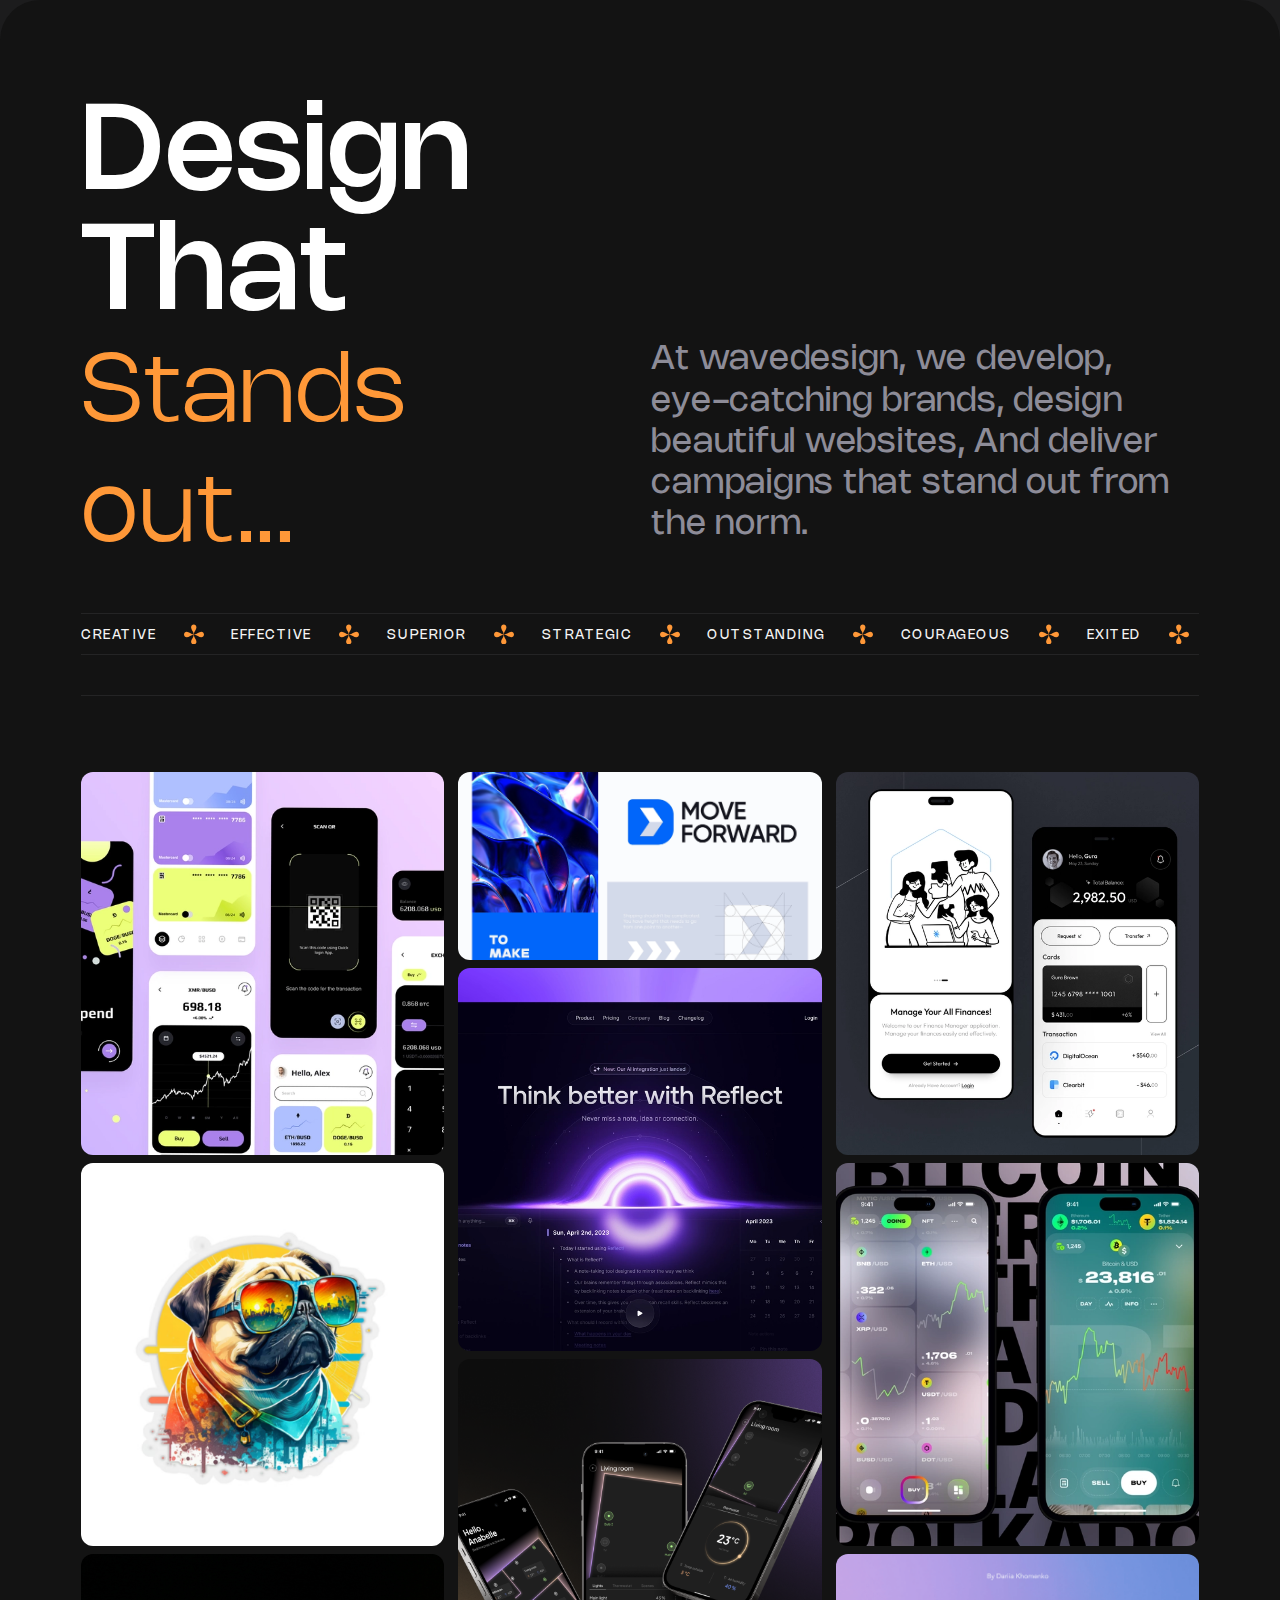
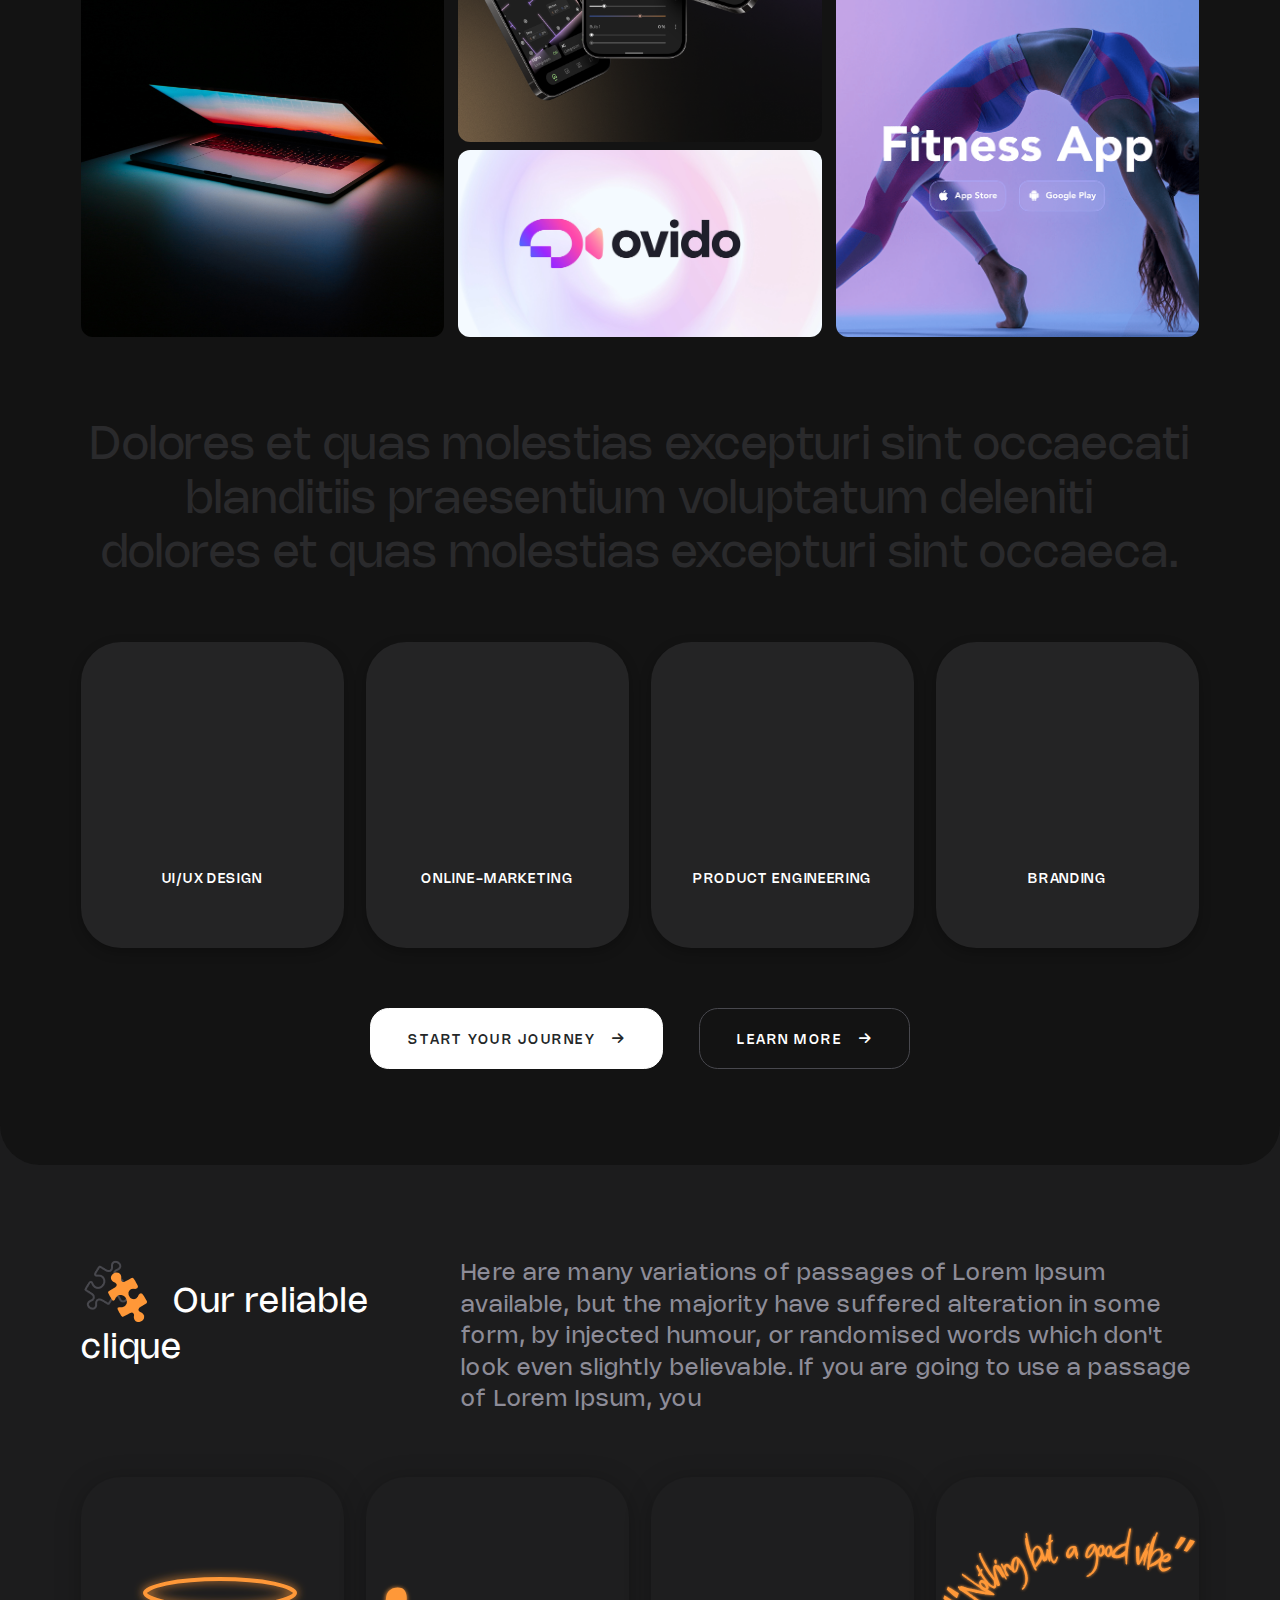
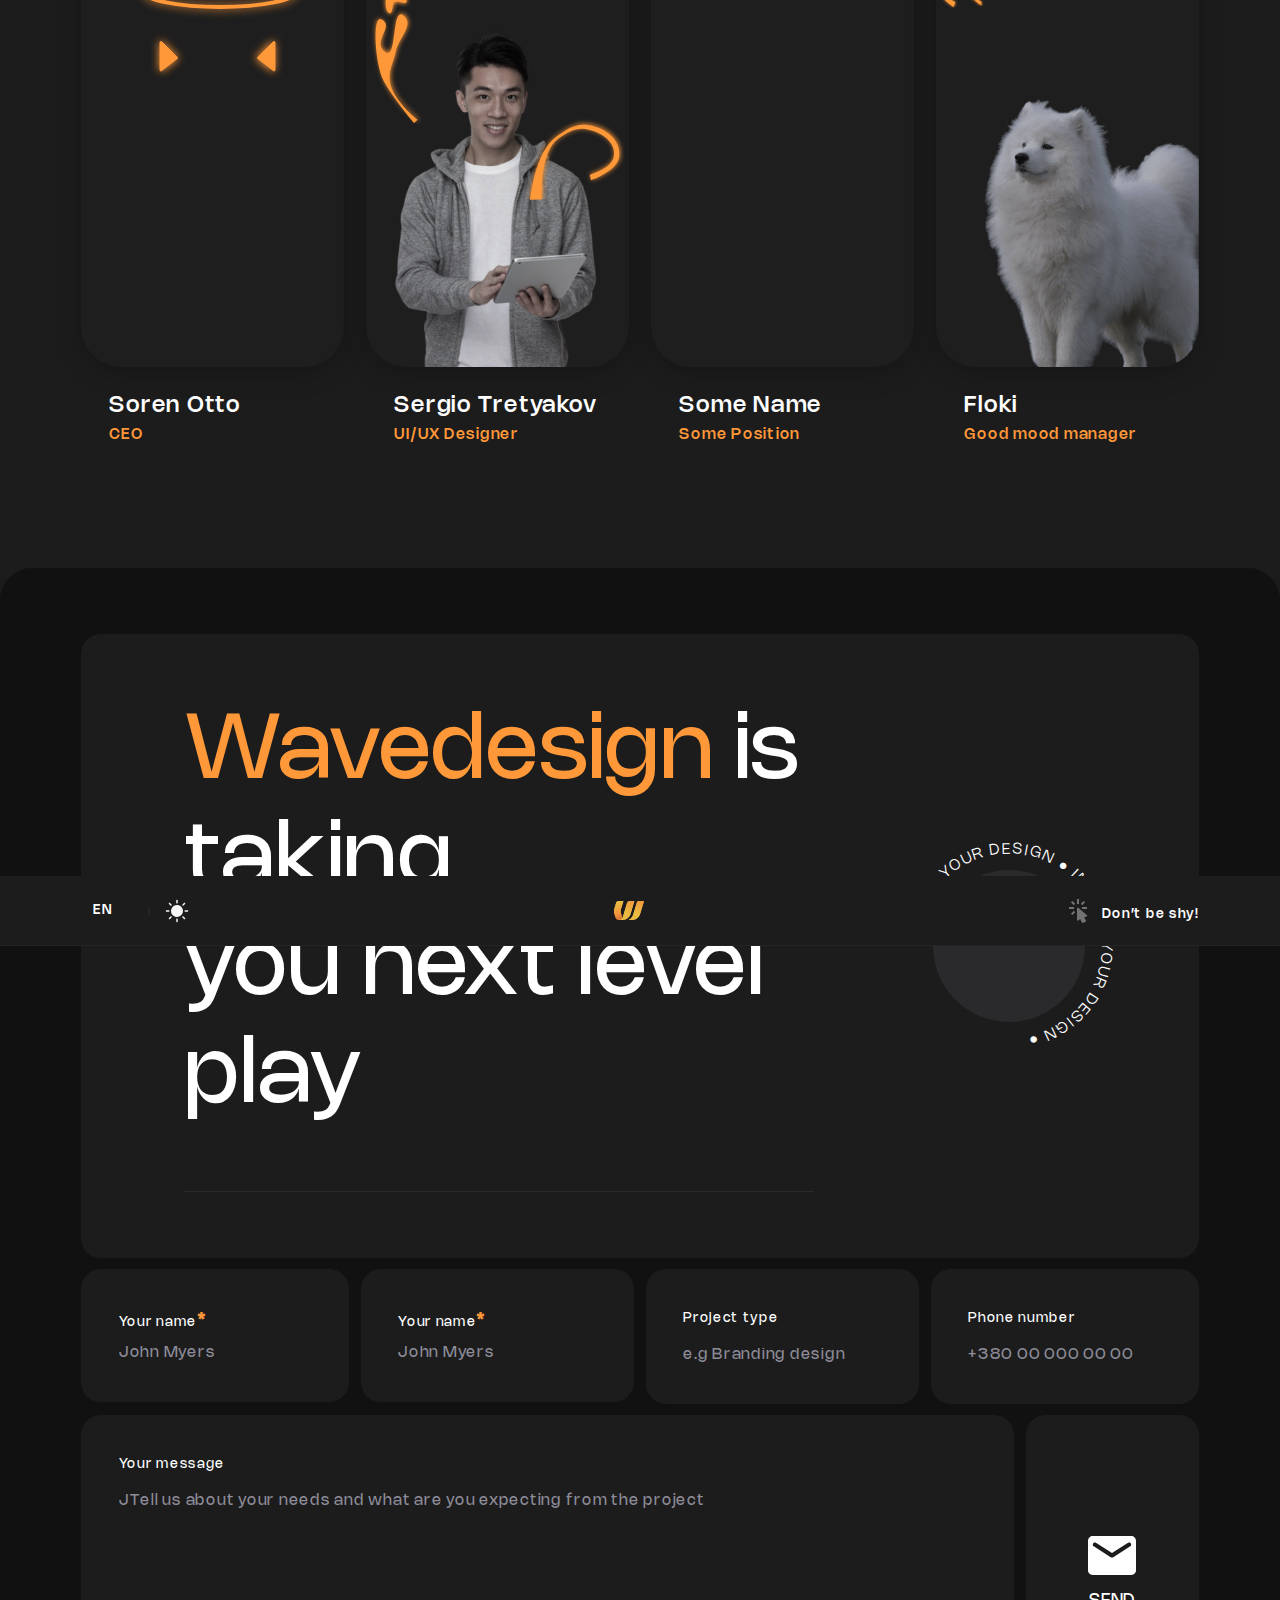
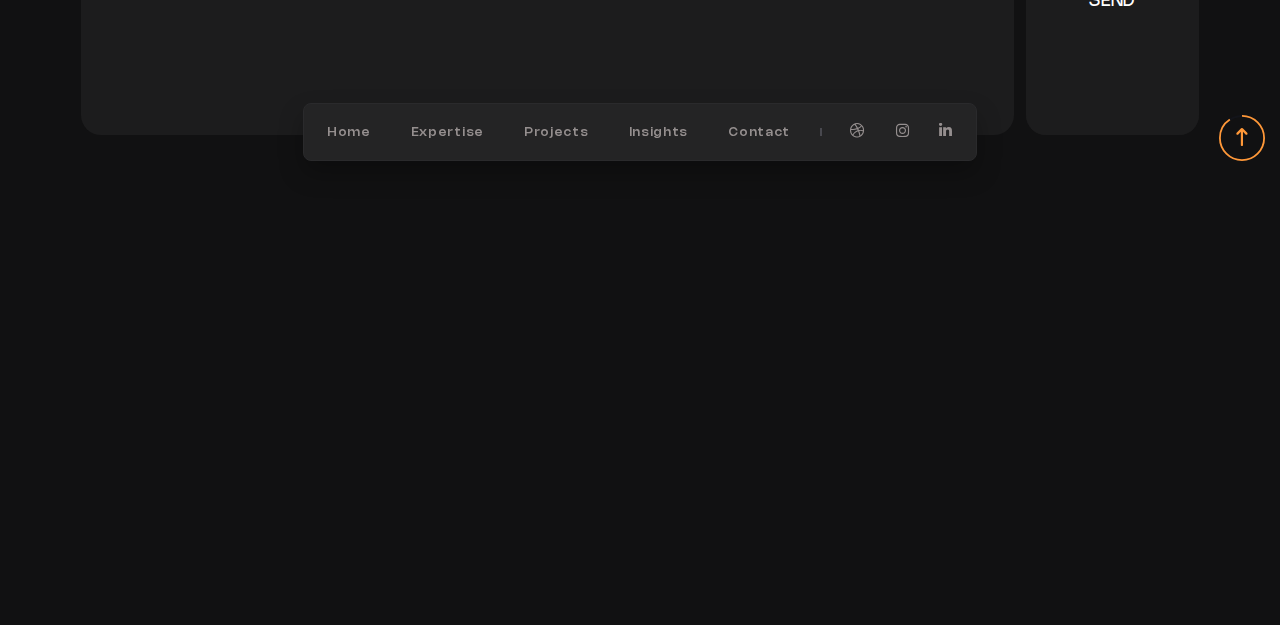
==== agency.html @ f297de4e "service-page" ====
<!DOCTYPE html>
<html lang="en">

<head>
    <meta charset="UTF-8">
    <meta http-equiv="X-UA-Compatible" content="IE=edge">
    <meta name="viewport" content="width=device-width, initial-scale=1.0">
    <link rel="shortcut icon" href="assets/img/favicon.ico" type="image/x-icon">
    <link rel="stylesheet" href="https://cdnjs.cloudflare.com/ajax/libs/font-awesome/6.2.1/css/all.min.css">
    <link rel="stylesheet"
        href="https://cdnjs.cloudflare.com/ajax/libs/OwlCarousel2/2.3.4/assets/owl.carousel.min.css" />
    <link href="https://cdnjs.cloudflare.com/ajax/libs/animate.css/3.7.2/animate.min.css" rel="stylesheet">
    <link href="https://cdn.jsdelivr.net/npm/bootstrap@5.0.2/dist/css/bootstrap.min.css" rel="stylesheet">
    <link rel="stylesheet" href="assets/css/style.min.css">
    <title>Agency | Wavedesign</title>
</head>

<body class="home">

    <!-- preloader area start -->
    <div id="pre-loader">
        <div class="pre-loader">
            <span></span>
            <span></span>
        </div>
    </div>
    <!-- preloader area end -->

    <!-- back to top start -->
    <div class="progress-wrap">
        <svg class="progress-circle svg-content" width="100%" height="100%" viewBox="-1 -1 102 102">
            <path d="M50,1 a49,49 0 0,1 0,98 a49,49 0 0,1 0,-98" />
        </svg>
    </div>
    <!-- back to top end -->

    <!--=============================================================================================
---------------------------- header Section --------------------------------------------
===================================================================================================-->
    <header class="header">
        <div class="container-fluid">
            <div class="header-top">
                <div class="header-lgTheme">
                    <div class="lauguage">
                        <select name="laug" id="laug">
                            <option value="en">EN</option>
                            <option value="de">DE</option>
                            <option value="en">EN</option>
                        </select>
                    </div>

                    <div class="header-theme">
                        <a href="javascript:;" class="themeChange">
                            <img src="assets/img/light.svg" alt="light" class="img-fluid dark">
                            <img src="assets/img/dark.svg" alt="light" class="img-fluid light">
                        </a>
                    </div>
                </div>

                <div class="header-logo">
                    <a href="index.html"><img src="assets/img/logo.svg" alt="W" class="img-fluid"></a>
                </div>

                <div class="header-shy">
                    <h6><img src="assets/img/click.svg" alt="click" class="img-fluid"> Don’t be shy!</h6>
                </div>
            </div>
        </div>
    </header>

    <!--=============================================================================================
---------------------------- Banner Section --------------------------------------------
===================================================================================================-->
    <section class="banner cstmBorder_top bg-blk">
        <div class="container-fluid">
            <div class="row align-items-end">
                <div class="col-lg-6">
                    <div class="banner-agency">
                        <h1>Design <br> That <small>Stands out...</small></h1>
                    </div>
                </div>

                <div class="col-lg-6">
                    <div class="banner-agency">
                        <h4>At wavedesign, we develop, eye-catching brands, design beautiful websites, And deliver
                            campaigns that stand out from the norm.</h4>
                    </div>
                </div>
            </div>
        </div>
    </section>

    <!--=============================================================================================
---------------------------- Agency Section --------------------------------------------
===================================================================================================-->
    <section class="agency bg-blk mb-0">
        <div class="container-fluid">
            <div class="row">
                <div class="col-md-12">
                    <div class="agency-slide">
                        <div class="border-xy">
                            <ul>
                                <li><a href="#">Creative</a></li>
                                <li><a href="#">Effective</a></li>
                                <li><a href="#">Superior</a></li>
                                <li><a href="#">Strategic</a></li>
                                <li><a href="#">Outstanding</a></li>
                                <li><a href="#">Courageous</a></li>
                                <li><a href="#">Exited</a></li>
                                <li><a href="#">Fabulous</a></li>
                                <li><a href="#">Extraordinary</a></li>
                                <li><a href="#">Magnificent</a></li>
                            </ul>
                        </div>
                    </div>
                </div>
            </div>
        </div>
    </section>

    <!--=============================================================================================
---------------------------- agencyPra Section --------------------------------------------
===================================================================================================-->
    <section class="agencyPra bg-blk mb-0">
        <div class="container-fluid">
            <div class="row row_custom">
                <div class="col-lg-4">
                    <div class="agencyPra-box">
                        <div class="img-style wow fadeInUp">
                            <img src="assets/img/agency/img1.png" alt="" class="img-fluid">
                        </div>

                        <div class="img-style wow fadeInUp">
                            <img src="assets/img/agency/img2.jpg" alt="" class="img-fluid">
                        </div>

                        <div class="img-style wow fadeInUp">
                            <img src="assets/img/agency/img3.jpg" alt="" class="img-fluid">
                        </div>
                    </div>
                </div>

                <div class="col-lg-4">
                    <div class="agencyPra-box">
                        <div class="img-style wow fadeInUp">
                            <img src="assets/img/agency/img4.png" alt="" class="img-fluid">
                        </div>

                        <div class="img-style wow fadeInUp">
                            <img src="assets/img/agency/img5.png" alt="" class="img-fluid">
                        </div>

                        <div class="img-style wow fadeInUp">
                            <img src="assets/img/agency/img6.png" alt="" class="img-fluid">
                        </div>

                        <div class="img-style wow fadeInUp">
                            <img src="assets/img/agency/img7.png" alt="" class="img-fluid">
                        </div>
                    </div>
                </div>

                <div class="col-lg-4">
                    <div class="agencyPra-box">
                        <div class="img-style wow fadeInUp">
                            <img src="assets/img/agency/img8.png" alt="" class="img-fluid">
                        </div>

                        <div class="img-style wow fadeInUp">
                            <img src="assets/img/agency/img9.png" alt="" class="img-fluid">
                        </div>

                        <div class="img-style wow fadeInUp">
                            <img src="assets/img/agency/img10.png" alt="" class="img-fluid">
                        </div>
                    </div>
                </div>
            </div>
        </div>
    </section>

    <!--=============================================================================================
---------------------------- aboutService Section --------------------------------------------
===================================================================================================-->
    <section class="agencyService cstmBorder_bottom bg-blk">
        <div class="container">
            <div class="row">
                <div class="col-md-12">
                    <div class="about-content">
                        <h3 class="wow fadeInUp">Dolores et quas molestias excepturi sint occaecati</h3>
                        <h3 class="wow fadeInUp">blanditiis praesentium voluptatum deleniti </h3>
                        <h3 class="wow fadeInUp">dolores et quas molestias excepturi sint occaeca.</h3>
                    </div>
                </div>
            </div>

            <div class="row">
                <div class="col-md-6 col-lg-3">
                    <div class="service wow fadeInUp">
                        <div class="service-box">
                            <div class="img-style">
                                <lottie-player class="lottie" src="assets/img/responsive.json" background="transparent"
                                    speed="1" loop></lottie-player>
                            </div>
                            <h6>ui/ux design</h6>
                        </div>
                    </div>
                </div>

                <div class="col-md-6 col-lg-3">
                    <div class="service wow fadeInUp">
                        <div class="service-box">
                            <div class="img-style">
                                <lottie-player class="lottie" src="assets/img/startup.json" background="transparent"
                                    speed="1" loop></lottie-player>
                            </div>
                            <h6>Online-Marketing</h6>
                        </div>
                    </div>
                </div>

                <div class="col-md-6 col-lg-3">
                    <div class="service wow fadeInUp">
                        <div class="service-box">
                            <div class="img-style">
                                <lottie-player class="lottie" src="assets/img/html.json" background="transparent"
                                    speed="1" loop></lottie-player>
                            </div>
                            <h6>Product Engineering</h6>
                        </div>
                    </div>
                </div>

                <div class="col-md-6 col-lg-3">
                    <div class="service wow fadeInUp">
                        <div class="service-box">
                            <div class="img-style">
                                <lottie-player class="lottie" src="assets/img/shooting-star.json"
                                    background="transparent" speed="1" loop></lottie-player>
                            </div>
                            <h6>Branding</h6>
                        </div>
                    </div>
                </div>
            </div>

            <div class="custom_btn text-center">
                <a href="#" class="btn-custom btn-bg wow fadeInUp">Start your Journey <i
                        class="fa-solid fa-arrow-right"></i></a>
                <a href="#" class="btn-custom wow fadeInUp">Learn More <i class="fa-solid fa-arrow-right"></i></a>
            </div>
        </div>
    </section>

    <!--=============================================================================================
---------------------------- agency2 Section --------------------------------------------
===================================================================================================-->
    <section class="agc2">
        <div class="container-fluid">
            <div class="row">
                <div class="col-lg-4">
                    <div class="heading wow fadeInUp">
                        <h4><img src="assets/img/heading3.png" alt="" class="img-fluid"> Our reliable clique</h4>
                    </div>
                </div>

                <div class="col-lg-8">
                    <div class="heading heading_agency  wow fadeInUp">
                        <p>Here are many variations of passages of Lorem Ipsum available, but the majority have suffered
                            alteration in some form, by injected humour, or randomised words which don't look even
                            slightly believable. If you are going to use a passage of Lorem Ipsum, you </p>
                    </div>
                </div>
            </div>

            <div class="row">
                <div class="col-md-3">
                    <div class="agc2-box box-1">
                        <div class="img-style  wow fadeInUp">
                            <img src="assets/img/agency/1.png" alt="" class="img-fluid">
                            <img src="assets/img/agency/1-icon.svg" alt="" class="img-fluid img_icon">
                        </div>

                        <div class="content-style wow fadeInUp">
                            <h3>Soren Otto</h3>
                            <p>CEO</p>
                        </div>
                    </div>
                </div>

                <div class="col-md-3">
                    <div class="agc2-box box-2">
                        <div class="img-style wow fadeInUp">
                            <img src="assets/img/agency/2.png" alt="" class="img-fluid">
                            <img src="assets/img/agency/2-icon.svg" alt="" class="img-fluid img_icon">
                        </div>

                        <div class="content-style wow fadeInUp">
                            <h3>Sergio Tretyakov</h3>
                            <p>UI/UX Designer</p>
                        </div>
                    </div>
                </div>

                <div class="col-md-3">
                    <div class="agc2-box box-3">
                        <div class="img-style wow fadeInUp">
                            <img src="assets/img/agency/no-img.png" alt="" class="img-fluid img_icon">
                        </div>

                        <div class="content-style wow fadeInUp">
                            <h3>Some Name</h3>
                            <p>Some Position</p>
                        </div>
                    </div>
                </div>

                <div class="col-md-3">
                    <div class="agc2-box box-4">
                        <div class="img-style wow fadeInUp">
                            <img src="assets/img/agency/4.png" alt="" class="img-fluid">
                            <img src="assets/img/agency/4-icon.svg" alt="" class="img-fluid img_icon">
                        </div>

                        <div class="content-style wow fadeInUp">
                            <h3>Floki</h3>
                            <p>Good mood manager</p>
                        </div>
                    </div>
                </div>
            </div>
        </div>
    </section>

    <!--=============================================================================================
---------------------------- nav Section --------------------------------------------
===================================================================================================-->
    <nav class="mainNav">
        <ul class="wow fadeInUp">
            <li><a href="index.html">Home</a></li>
            <li><a href="expertise.html">Expertise</a></li>
            <li><a href="project.html">Projects</a></li>
            <li><a href="insight.html">Insights</a></li>
            <li><a href="contact.html">Contact</a></li>
            <li class="social">
                <a href="https://dribbble.com/" target="_blank"><i class="fa-brands fa-dribbble"></i></a>
                <a href="https://www.instagram.com/" target="_blank"><i class="fa-brands fa-instagram"></i></a>
                <a href="https://www.linkedin.com/" target="_blank"><i class="fa-brands fa-linkedin-in"></i></a>
            </li>
        </ul>
    </nav>



    <!--=============================================================================================
---------------------------- Contact Section --------------------------------------------
===================================================================================================-->
    <section class="contact">
        <div class="container-fluid">
            <div class="row">
                <div class="col-md-12">
                    <div class="contact-header">
                        <div class="heading">
                            <h1 class="wow fadeInUp"><span>Wavedesign</span> is taking <br>you next level play</h1>
                            <div class="line  wow fadeInLeft"></div>
                        </div>

                        <div class="roket wow fadeInRight">
                            <div class="circle circle_sec">
                                <div class="roket-sec">
                                    <lottie-player src="assets/img/roket.json" background="transparent" speed="1"
                                        style="width: 100px; height: 100px;" loop autoplay></lottie-player>
                                </div>

                                <div class="circle-roted">
                                    <svg viewBox="0 0 100 100" width="250" height="250">
                                        <defs>
                                            <path id="circle2" d="
                                              M 50, 50
                                              m -37, 0
                                              a 37,37 0 1,1 74,0
                                              a 37,37 0 1,1 -74,0" />
                                        </defs>
                                        <text font-size="17">
                                            <textPath xlink:href="#circle2">
                                                Inquire your design &#9679; inquire your design &#9679;
                                            </textPath>
                                        </text>
                                    </svg>
                                </div>
                            </div>
                        </div>
                    </div>

                    <div class="contact-form">
                        <form action="" class="form">
                            <div class="row row_custom">
                                <div class="col-lg-3 col-md-6">
                                    <div class="form-group wow fadeInUp">
                                        <label for="">Your name<span>*</span></label>
                                        <input type="text" name="" id="" class="form-control" placeholder="John Myers"
                                            required>
                                    </div>
                                </div>

                                <div class="col-lg-3 col-md-6">
                                    <div class="form-group wow fadeInUp">
                                        <label for="">Your name<span>*</span></label>
                                        <input type="text" name="" id="" class="form-control" placeholder="John Myers"
                                            required>
                                    </div>
                                </div>

                                <div class="col-lg-3 col-md-6">
                                    <div class="form-group wow fadeInUp">
                                        <label for="">Project type</label>
                                        <input type="text" name="" id="" class="form-control"
                                            placeholder="e.g Branding design">
                                    </div>
                                </div>

                                <div class="col-lg-3 col-md-6">
                                    <div class="form-group wow fadeInUp">
                                        <label for="">Phone number</label>
                                        <input type="tel" name="" id="" class="form-control"
                                            placeholder="+380 00 000 00 00">
                                    </div>
                                </div>
                            </div>

                            <div class="row row_custom">
                                <div class="col-md-10">
                                    <div class="form-group custom-height wow fadeInUp">
                                        <label for="">Your message</label>
                                        <textarea name="" id="" cols="30" rows="10" class="form-control"
                                            placeholder="JTell us about your needs and what are you expecting from the project"></textarea>
                                    </div>
                                </div>

                                <div class="col-md-2">
                                    <div class="form-group custom-height p-0">
                                        <div class="custom_submit wow fadeInUp">
                                            <button class="btn-submit bg_orange" disabled><img
                                                    src="assets/img/envelop.svg" alt="" class="img-fluid">
                                                <span>Send</span></button>
                                        </div>
                                    </div>
                                </div>
                            </div>
                        </form>
                    </div>
                </div>
            </div>
        </div>
    </section>

    <!--=============================================================================================
---------------------------- footer Section --------------------------------------------
===================================================================================================-->
    <footer class="footer">
        <div class="container">
            <div class="row">
                <div class="col-md-3">
                    <div class="footer-logo">
                        <a href="index.html" class="wow fadeInUp">
                            <img src="assets/img/logo.svg" alt="w" class="img-fluid icon">
                            <img src="assets/img/footer-logo.svg" alt="" class="img-fluid">
                        </a>
                        <h6 class="wow fadeInUp">2023 (c) All rights reserved</h6>
                    </div>
                </div>

                <div class="col-md-9">
                    <div class="footer-section">
                        <h4 class="wow fadeInUp">We collaborate with ambitious brands and people, let’s build something
                            new</h4>

                        <div class="row">
                            <div class="col-md-3">
                                <div class="footer-link wow fadeInUp" data-wow-delay="0.5s">
                                    <p>Call us:</p>
                                    <ul>
                                        <li><a href="tel:+380930510624">+380930510624</a></li>
                                        <li><a href="tel:+345023115593">+345023115593</a></li>
                                    </ul>
                                </div>
                            </div>

                            <div class="col-md-3">
                                <div class="footer-link wow fadeInUp" data-wow-delay="0.6s">
                                    <p>E-Mail us</p>
                                    <ul>
                                        <li><a href="mailto:support@wavedesign.com">support@wavedesign.com</a></li>
                                    </ul>
                                </div>
                            </div>

                            <div class="col-md-3">
                                <div class="footer-link wow fadeInUp" data-wow-delay="0.7s">
                                    <p>Follow us</p>
                                    <ul class="text-uppercase">
                                        <li><a href="#" target="_blank">Facebook</a></li>
                                        <li><a href="#" target="_blank">Twitter</a></li>
                                        <li><a href="#" target="_blank">Instagram</a></li>
                                    </ul>
                                </div>
                            </div>

                            <div class="col-md-3">
                                <div class="footer-link wow fadeInUp" data-wow-delay="0.8s">
                                    <p>Visit us</p>
                                    <ul>
                                        <li>Zurich, Ante Rudana 19, <br>
                                            office 24, 69002</li>
                                    </ul>
                                </div>
                            </div>
                        </div>
                    </div>
                </div>
            </div>
        </div>
    </footer>

    <script src="https://cdnjs.cloudflare.com/ajax/libs/jquery/3.6.4/jquery.min.js"></script>
    <script src="https://cdn.jsdelivr.net/npm/bootstrap@5.0.2/dist/js/bootstrap.bundle.min.js"></script>
    <script src="https://cdnjs.cloudflare.com/ajax/libs/OwlCarousel2/2.3.4/owl.carousel.min.js"></script>
    <script src="https://cdnjs.cloudflare.com/ajax/libs/wow/1.1.2/wow.min.js"></script>
    <script src="https://unpkg.com/@lottiefiles/lottie-player@latest/dist/lottie-player.js"></script>

    <script src="https://unpkg.com/isotope-layout@3.0.4/dist/isotope.pkgd.min.js"></script>

    <script src="assets/js/custom-select.js"></script>
    <script src="assets/js/custom.js"></script>
</body>

</html>
---- assets/css/style.min.css ----
/*=====================================================================
==========================   All Variable scss  =========================
========================================================================*/
/*=====================================================================
==========================   all-mixing-scss  =========================
========================================================================*/
/* output CSS
.icon-save {
  color: green;
}
.icon-cancel {
  color: gray;
}
.icon-delete {
  color: red;
} */
/*=====================================================================
==========================   FONTS  =========================
========================================================================*/
@font-face {
  font-family: "Nohemi-Bold";
  src: url("../fonts/nohemi/Nohemi-Bold.woff2") format("woff2"), url("../fonts/nohemi/Nohemi-Bold.woff") format("woff");
  font-weight: bold;
  font-style: normal;
  font-display: swap;
}
@font-face {
  font-family: "Nohemi-Medium";
  src: url("../fonts/nohemi/Nohemi-Medium.woff2") format("woff2"), url("../fonts/nohemi/Nohemi-Medium.woff") format("woff");
  font-weight: 500;
  font-style: normal;
  font-display: swap;
}
@font-face {
  font-family: "Nohemi-Regular";
  src: url("../fonts/nohemi/Nohemi-Regular.woff2") format("woff2"), url("../fonts/nohemi/Nohemi-Regular.woff") format("woff");
  font-weight: normal;
  font-style: normal;
  font-display: swap;
}
@font-face {
  font-family: "Nohemi-SemiBold";
  src: url("../fonts/nohemi/Nohemi-SemiBold.woff2") format("woff2"), url("../fonts/nohemi/Nohemi-SemiBold.woff") format("woff");
  font-weight: 600;
  font-style: normal;
  font-display: swap;
}
@font-face {
  font-family: "Nohemi-Light";
  src: url("../fonts/nohemi/Nohemi-Light.woff2") format("woff2"), url("../fonts/nohemi/Nohemi-Light.woff") format("woff");
  font-weight: 300;
  font-style: normal;
  font-display: swap;
}
/*=====================================================================
==========================   all typstyle scss  =========================
========================================================================*/
h1,
.h1 {
  font-size: 6rem;
}

h2,
.h2 {
  font-size: 4.5rem;
}

h3,
.h3 {
  font-size: 4rem;
}

h4,
.h4 {
  font-size: 2.25rem;
}

h5,
.h5 {
  font-size: 1.25rem;
}

h6,
.h6 {
  font-size: 0.875rem;
}

p,
li,
a {
  font-size: 1rem;
}

strong {
  font-weight: 600;
}

/*=====================================================================
==========================   Loading scss  =========================
========================================================================*/
.progress-wrap {
  position: fixed;
  right: 15px;
  bottom: 15px;
  height: 46px;
  width: 46px;
  cursor: pointer;
  display: block;
  border-radius: 50px;
  box-shadow: inset 0 0 0 2px rgba(29, 35, 58, 0.2);
  z-index: 10000;
  opacity: 0;
  visibility: hidden;
  transform: translateY(15px);
  transition: all 200ms linear;
}
.progress-wrap.active-progress {
  opacity: 1;
  visibility: visible;
  transform: translateY(0);
}
.progress-wrap::after {
  position: absolute;
  content: "\f176";
  font-family: "Font Awesome 6 Free";
  font-weight: 900;
  text-align: center;
  line-height: 46px;
  font-size: 18px;
  color: #FF9838;
  left: 0;
  top: 0;
  height: 46px;
  width: 46px;
  cursor: pointer;
  display: block;
  z-index: 1;
  transition: all 200ms linear;
}
.progress-wrap svg.progress-circle path {
  stroke: #FF9838;
  stroke-width: 4;
  box-sizing: border-box;
  transition: all 200ms linear;
}
.progress-wrap svg path {
  fill: none;
}

#pre-loader {
  position: fixed;
  top: 0;
  left: 0;
  right: 0;
  bottom: 0;
  background-color: #ffffff;
  z-index: 999999;
}
#pre-loader .pre-loader {
  width: 50px;
  height: 50px;
  display: inline-block;
  padding: 0px;
  text-align: left;
  box-sizing: border-box;
  position: absolute;
  top: 50%;
  left: 50%;
  margin-left: -25px;
  margin-top: -25px;
}
#pre-loader .pre-loader span {
  position: absolute;
  display: inline-block;
  width: 50px;
  height: 50px;
  border-radius: 100%;
  background: #FF9838;
  animation: pre-loader 1.3s linear infinite;
  -webkit-animation: pre-loader 1.3s linear infinite;
}
#pre-loader .pre-loader span:last-child {
  animation-delay: -0.8s;
  -webkit-animation-delay: -0.8s;
}

@keyframes pre-loader {
  0% {
    transform: scale(0, 0);
    opacity: 0.5;
  }
  100% {
    transform: scale(1, 1);
    opacity: 0;
  }
}
/*=====================================================================
==========================   main-css-all-pages  =========================
========================================================================*/
html {
  font-size: 16px;
}
@media (max-width: 1366px) {
  html {
    font-size: 15px;
  }
}
@media (max-width: 1199px) {
  html {
    font-size: 14px;
  }
}
@media (max-width: 1024px) {
  html {
    font-size: 13px;
  }
}
@media (max-width: 991px) {
  html {
    font-size: 12px;
  }
}

body {
  float: left;
  width: 100%;
  position: relative;
  margin: 0;
  padding: 0;
  color: #717171;
  font-size: 1rem;
  font-family: "Nohemi-Regular";
  background-color: #1C1C1D;
  letter-spacing: 0.7px;
}

/*=====================================================================
==========================   font-face  =========================
========================================================================*/
* {
  margin: 0;
  padding: 0;
  box-sizing: border-box;
}

a,
a:hover,
a:active,
a:focus,
a:link,
a:visited {
  text-decoration: none;
  transition: 0.5s;
  -webkit-transition: 0.5s;
  -ms-transition: 0.5s;
  -moz-transition: 0.5s;
  -o-transition: 0.5s;
}

p,
li {
  line-height: 1.4;
  margin-bottom: 0;
}

ul {
  list-style: none;
  padding: 0;
  margin: 0;
}

button,
.btn,
.form-control,
input {
  border-radius: 0;
  -webkit-border-radius: 0;
  -ms-border-radius: 0;
  -moz-border-radius: 0;
  -o-border-radius: 0;
  box-shadow: none;
  -webkit-box-shadow: none;
  -ms-box-shadow: none;
  -moz-box-shadow: none;
  -o-box-shadow: none;
}
button:focus, button:active, button:visited,
.btn:focus,
.btn:active,
.btn:visited,
.form-control:focus,
.form-control:active,
.form-control:visited,
input:focus,
input:active,
input:visited {
  outline: none;
  box-shadow: none;
  -webkit-box-shadow: none;
  -ms-box-shadow: none;
  -moz-box-shadow: none;
  -o-box-shadow: none;
  border-radius: 0;
  -webkit-border-radius: 0;
  -ms-border-radius: 0;
  -moz-border-radius: 0;
  -o-border-radius: 0;
}

::-webkit-scrollbar {
  width: 6px;
  height: 6px;
}

/* Track */
::-webkit-scrollbar-track {
  box-shadow: inset 0 0 5px #1C1C1D;
}

/* Handle */
::-webkit-scrollbar-thumb {
  background: #48484E;
  border-radius: 4px;
}

/* Handle on hover */
::-webkit-scrollbar-thumb:hover {
  background: #FF9838;
}

/*========================================================================================================
================================ Header Scss ===================================================================
===========================================================================================================*/
.header-top {
  display: flex;
  align-items: center;
  justify-content: space-between;
  padding: 1.25rem 0;
}
@media (max-width: 767px) {
  .header-top {
    flex-direction: row-reverse;
  }
}
.header-lgTheme {
  display: flex;
  gap: 40px;
  position: relative;
  align-items: center;
}
.header-lgTheme:before {
  content: "";
  position: absolute;
  left: 67px;
  width: 2px;
  height: 8px;
  background: #242425;
  top: 50%;
  transform: translateY(-50%);
}
.header-lgTheme .lauguage {
  line-height: 1;
}
.header-lgTheme .lauguage select {
  border: none;
  font-size: 0.875rem;
  font-family: "Nohemi-Medium";
}
.header-lgTheme .lauguage select:focus {
  outline: none;
}
.header-theme a.themeChange img {
  width: 24px;
  height: 24px;
}
.header-theme a.themeChange img.light {
  display: none;
  padding: 3px;
}
.header-theme a.themeChange img.dark {
  display: block;
}
.header-theme a.themeChange.light img.dark {
  display: none;
}
.header-theme a.themeChange.light img.light {
  display: block;
}
.header-logo {
  height: 1.25rem;
}
.header-logo a img {
  width: auto;
  height: 100%;
}
.header-shy h6 {
  margin-bottom: 0;
  font-family: "Nohemi-Medium";
}
.header-shy h6 img {
  margin-right: 10px;
}
@media (max-width: 767px) {
  .header-shy {
    display: none;
  }
}
.header.sticky {
  position: fixed;
  top: 0;
  z-index: 99;
  border-bottom: 1px solid #242425;
}

/*========================================================================================================
================================ Footer Scss ===================================================================
===========================================================================================================*/
.footer {
  padding: 4.375rem 0;
  background-color: #111112;
}
@media (max-width: 767px) {
  .footer-logo {
    margin-bottom: 1rem;
  }
}
.footer-logo a {
  display: flex;
  flex-direction: column;
  align-items: baseline;
  gap: 1.5rem;
  margin-bottom: 5px;
}
.footer-logo img {
  height: 1.688rem;
}
.footer-logo img.icon {
  height: 3.75rem;
}
.footer-logo h6 {
  color: #717171;
}
.footer-section h4 {
  font-family: "Nohemi-Medium";
  letter-spacing: 1.8px;
  line-height: 1.35;
  margin-bottom: 4.5rem;
}
@media (max-width: 767px) {
  .footer-section h4 {
    margin-bottom: 2rem;
  }
}
@media (max-width: 767px) {
  .footer-link {
    margin-bottom: 2rem;
  }
}
.footer-link p {
  font-size: 0.875rem;
  margin-bottom: 0.813rem;
}
.footer-link ul li {
  margin-bottom: 10px;
}
@media (max-width: 767px) {
  .footer-link ul li {
    margin-bottom: 5px;
  }
}
.footer-link ul li a {
  font-size: 1rem;
  display: block;
}
.footer-link ul li a:hover {
  color: #FF9838;
}
.footer-link ul.text-uppercase li a {
  text-transform: uppercase;
}

/*=====================================================================
==========================   Home scss  =========================
========================================================================*/
header,
section,
footer {
  float: left;
  width: 100%;
  position: relative;
}

section,
.divider {
  margin-bottom: 6.25rem;
}

.heading {
  margin-bottom: 4.063rem;
}
.heading h1 span {
  color: #FF9838;
}
.heading h2 {
  letter-spacing: 0.05rem;
}
.heading h4 {
  letter-spacing: 0.12rem;
}
.heading h4 span {
  color: #FF9838;
}
.heading h4 img {
  margin-right: 1rem;
}
.heading h3 {
  letter-spacing: 0.05rem;
}
.heading h3 span {
  color: #FF9838;
}
.heading-flex {
  display: flex;
  align-items: center;
  justify-content: space-between;
}

.btn-custom {
  font-family: "Nohemi-Medium";
  text-transform: uppercase;
  font-size: 0.875rem;
  padding: 2.063rem 2.5rem 1.813rem;
  display: inline-flex;
  align-items: center;
  justify-content: center;
  height: 61px;
  line-height: 0;
  border: 1px solid #48484E;
  border-radius: 1.25rem;
  letter-spacing: 1.5px;
}
.btn-custom i {
  position: relative;
  top: -2px;
  margin-left: 1.125rem;
}

hr {
  margin: 1.35rem 0;
}

.bordeRadius {
  position: relative;
}
.bordeRadius:before {
  content: "";
  position: absolute;
  height: 81px;
  bottom: -7.5rem;
  border-radius: 30px;
  width: 100%;
  z-index: 9999;
  background-color: #1C1C1D;
}

@media (min-width: 576px) {
  .container-fluid,
  .container,
  .container-sm {
    max-width: 540px;
  }
}
@media (min-width: 768px) {
  .container-fluid,
  .container,
  .container-sm {
    max-width: 720px;
  }
}
@media (min-width: 992px) {
  .container-fluid,
  .container,
  .container-sm {
    max-width: 960px;
  }
}
@media (min-width: 1200px) {
  .container-fluid,
  .container,
  .container-sm {
    max-width: 1140px;
  }
}
@media (min-width: 1366px) {
  .container-fluid,
  .container,
  .container-sm {
    max-width: 1320px;
  }
}
@media (min-width: 1799px) {
  .container-fluid,
  .container,
  .container-sm {
    max-width: 1720px;
  }
}

@media (max-width: 767px) {
  .container-fluid,
  .container {
    padding-left: 15px;
    padding-right: 15px;
  }
}

@media (min-width: 1500px) {
  .container {
    max-width: 1480px;
  }
}

.divider {
  float: left;
  width: 100%;
  position: relative;
  border: 1px solid #2A2A2C;
  border-radius: 4px;
  height: 0;
}

/*=====================================================================
==========================   Theme color scss  =========================
========================================================================*/
.header-lgTheme .lauguage select,
.header {
  background-color: #1C1C1D;
}

.header-lgTheme .lauguage select,
.header-shy h6,
.footer-section h4,
.footer-link ul li a,
.footer-link ul li,
.heading h4,
.heading h3,
.slider-home .item-content p,
.slider-home .item-content h2,
.mainNav ul li a {
  color: #ffffff;
}

.btn-custom {
  color: #ffffff;
  background-color: transparent;
}
.btn-custom:hover {
  color: #242728;
  background-color: #ffffff;
}
.btn-bg {
  background-color: #ffffff;
  border-color: #ffffff;
  color: #242728;
}
.btn-bg:hover {
  color: #ffffff;
  background-color: transparent;
}

.light {
  background-color: #ffffff;
}
.light .header-lgTheme .lauguage select,
.light .footer,
.light .header,
.light .mainNav ul,
.light .count-box .box,
.light .count-box .box .top span.circle:first-child {
  background-color: #ffffff;
}
.light .mainNav ul {
  box-shadow: 0px 12px 25px rgba(0, 0, 0, 0.25);
  border-color: #ffffff;
}
.light .header-lgTheme .lauguage select,
.light .header-shy h6,
.light .footer-section h4,
.light .footer-link ul li a,
.light .footer-link ul li,
.light .heading h4,
.light .heading h3,
.light .footer-logo h6,
.light .slider-home .item-content p,
.light .slider-home .item-content h2,
.light .mainNav ul li a,
.light .about-content h3.color,
.light .count-box .box4 p,
.light .project-grid .content-style a {
  color: #717171;
}
.light .about-content h3 {
  color: #dbdbdb;
}
.light .count-box .box:hover .bottom p,
.light .unlock-skill.active h1,
.light .unlock-skill.active h3 {
  color: #1C1C1D;
}
.light .mainNav ul li.active a,
.light .prgass-section.active::before {
  color: #ffffff;
  background-color: #242425;
}
.light .btn-custom {
  color: #717171;
  background-color: transparent;
  border-color: #717171;
}
.light .btn-custom:hover {
  color: #ffffff;
  background-color: #717171;
}
.light .divider,
.light .prgass-section .act_dot .dot {
  border-color: #717171;
}
.light .slider-home .item:after {
  background: linear-gradient(0deg, rgba(255, 255, 255, 0.8), rgba(255, 255, 255, 0.8));
}
.light .count-box .box .top span.circle:nth-child(2) {
  background: radial-gradient(50% 50% at 50% 50%, rgba(255, 255, 255, 0) 41.71%, rgba(255, 255, 255, 0.05) 100%);
}
.light .count-box .box .top span.circle:nth-child(3) {
  background: radial-gradient(50% 50% at 50% 50%, rgba(255, 255, 255, 0) 62.5%, rgba(255, 255, 255, 0.02) 100%);
}

/* The container must be positioned relative: */
.lauguage {
  position: relative;
}
.lauguage select {
  display: none;
}

.select-selected {
  background-color: transparent;
  color: #ffffff;
  padding: 0.625rem 0.813rem;
  cursor: pointer;
  border-radius: 12px 12px 0 0;
  font-size: 0.875rem;
  font-family: "Nohemi-Medium";
}
.select-selected:after {
  content: none;
  position: absolute;
  top: 14px;
  right: 10px;
  width: 0;
  height: 0;
  border: 6px solid transparent;
  border-color: #ffffff transparent transparent transparent;
}
.select-selected.select-arrow-active {
  background-color: #242425;
  color: #48484E;
}
.select-selected.select-arrow-active:after {
  border-color: transparent transparent #ffffff transparent;
  top: 7px;
}
.select-items {
  box-shadow: 0px 4px 12px rgba(0, 0, 0, 0.25);
  border-radius: 0 0 12px 12px;
  position: absolute;
  background-color: #242425;
  top: 100%;
  left: 0;
  right: 0;
  z-index: 99;
}
.select-items div {
  font-size: 0.875rem;
  font-family: "Nohemi-Medium";
  color: #ffffff;
  padding: 0.625rem 0.813rem;
  cursor: pointer;
}
.select-items div:hover {
  background-color: rgba(0, 0, 0, 0.1);
}
.select .same-as-selected {
  background-color: rgba(0, 0, 0, 0.1);
}
.select-hide {
  display: none;
}

/*=====================================================================
==========================   Slider scss  =========================
========================================================================*/
.slider {
  margin-bottom: 0;
  position: relative;
}
.slider-home .item {
  height: 51.125rem;
  width: 100%;
  border-radius: 40px;
  overflow: hidden;
  position: relative;
}
.slider-home .item:after {
  content: "";
  position: absolute;
  bottom: 0;
  left: 0;
  top: 0;
  right: 0;
  background: linear-gradient(0deg, rgba(42, 42, 44, 0.8), rgba(42, 42, 44, 0.8));
}
.slider-home .item-content {
  position: absolute;
  top: 50%;
  left: 50%;
  transform: translate(-50%, -50%);
  text-align: center;
  z-index: 9;
  width: 55%;
}
.slider-home .item-content p {
  font-family: "Nohemi-Medium";
  letter-spacing: 3px;
  margin-bottom: 1.75rem;
}
.slider-home .item-content h2 {
  font-family: "Nohemi-Medium";
  letter-spacing: 3px;
  line-height: 1;
  margin-bottom: 1.875rem;
}
.slider-home .item-content a {
  border-color: #8D8C98;
  border-radius: 1.5rem;
}
.slider-home .item-content a i {
  margin-left: 1rem;
}

.text-carousel {
  position: absolute;
  bottom: 0;
  z-index: 9;
  left: 50%;
  transform: translateX(-50%);
  max-width: 345px;
  margin: 0 auto;
  background-image: url(../img/bg-slider.png);
  border-radius: 48px 48px 0 0;
  background-repeat: no-repeat;
  background-size: contain;
  background-position: center;
}
.text-carousel .item {
  position: relative;
  text-align: center;
  height: 66px;
  padding: 24px 24px 20px;
  overflow: hidden;
}
.text-carousel .item:after, .text-carousel .item:before {
  content: "";
}
.text-carousel .item p {
  color: #ffffff;
  margin: 0;
  padding: 0;
  animation: txt 2s alternate infinite;
  letter-spacing: 0.2em;
}
.text-carousel .item .line {
  position: absolute;
  left: 50%;
  transform: translateX(-50%);
  width: 14px;
  height: 3px;
  background-color: #FF9838;
  border-radius: 8px;
  bottom: 1rem;
  animation: line 1s alternate infinite;
}

@keyframes line {
  0% {
    bottom: 3rem;
  }
  100% {
    bottom: 1rem;
  }
}
@keyframes txt {
  0% {
    opacity: 0;
  }
  50% {
    opacity: 1;
  }
  100% {
    opacity: 0;
  }
}
/*=====================================================================
==========================   Menu scss  =========================
========================================================================*/
.mainNav {
  float: left;
  width: 100%;
  position: relative;
  text-align: center;
  margin-top: 1.25rem;
}
.mainNav.sticky {
  position: fixed;
  bottom: 1rem;
  z-index: 99;
}
.mainNav ul {
  display: inline-flex;
  align-items: center;
  justify-content: center;
  background: #242425;
  border: 1px solid #2A2A2C;
  box-shadow: 0px 12px 25px rgba(0, 0, 0, 0.25);
  border-radius: 8px;
  padding: 8px;
}
.mainNav ul li {
  display: inline-flex;
  padding-left: 10px;
}
.mainNav ul li:first-child {
  padding-left: 0;
}
.mainNav ul li a {
  padding: 9.5px 15px;
  font-size: 13px;
  font-family: "Nohemi-Medium";
  color: #958F8F;
  border-radius: 6px;
  font-family: "Nohemi-Medium";
}
.mainNav ul li a:hover {
  color: #ffffff;
  background-color: #48484E;
}
.mainNav ul li.social {
  position: relative;
  padding-left: 2rem;
}
@media (max-width: 767px) {
  .mainNav ul li.social {
    display: none;
  }
}
.mainNav ul li.social:before {
  content: "";
  position: absolute;
  left: 1rem;
  width: 2px;
  height: 8px;
  background: #242425;
  top: 50%;
  transform: translateY(-50%);
  background-color: #48484E;
}
.mainNav ul li.social a {
  font-size: 1rem;
}
.mainNav ul li.active a {
  color: #242425;
  background: #F5F5F5;
  box-shadow: 0px 2px 4px rgba(0, 0, 0, 0.89);
}

/*=====================================================================
==========================   About scss  =========================
========================================================================*/
.about-content,
.aboutService-content {
  text-align: center;
  margin-top: 5rem;
}
.about-content h3,
.aboutService-content h3 {
  color: #2A2A2C;
  font-size: 3rem;
  transition: color 0.5s;
  margin-bottom: 0;
  letter-spacing: 0.05rem;
}
.about-content h3.color,
.aboutService-content h3.color {
  color: #ffffff;
  transition: color 1s ease-in-out;
}
.about-content a,
.aboutService-content a {
  margin-top: 3.125rem;
}
.about-content a i,
.aboutService-content a i {
  margin-left: 1.125rem;
}

.bg_black {
  background: #131313;
  border-radius: 40px;
}
.bg_black .heading h2 {
  color: #ffffff;
  font-family: "Nohemi-Medium";
}
.bg_black .heading h2 span {
  position: relative;
  color: #FF9838;
}
.bg_black .heading h2 span img {
  position: absolute;
  bottom: -40px;
  left: 0;
}

.service {
  text-align: center;
  background: #242425;
  box-shadow: 0px 4px 12px rgba(0, 0, 0, 0.25);
  border-radius: 40px;
  height: 20.375rem;
  margin: 4rem 0;
}
.service-box {
  display: flex;
  flex-direction: column;
  gap: 4rem;
  height: 100%;
  justify-content: center;
  cursor: pointer;
}
.service-box .img-style {
  width: 116px;
  height: 116px;
  margin: 0 auto;
}
.service-box .img-style img {
  transition: 0.5s;
}
.service-box h6 {
  color: #ffffff;
  font-family: "Nohemi-Medium";
  text-transform: uppercase;
}
.service-box:hover .img-style img {
  scale: 1.1;
}

.aboutService .container-fluid {
  max-width: 1800px;
}

.demo-gif {
  width: 100%;
  margin: 8.125rem 0;
  position: relative;
  overflow: hidden;
}
.demo-gif:after {
  content: "";
  position: absolute;
  background: rgba(0, 0, 0, 0.6);
  top: 0;
  left: 0;
  bottom: 0;
  right: 0;
}
.demo-gif img {
  width: 100%;
  height: auto;
  transform: scaleX(1.11);
}

.leftNewbtn {
  margin-bottom: 6.875rem;
  position: relative;
  display: inline-block;
  padding: 20px 64px;
}
.leftNewbtn:before {
  content: "";
  width: 43px;
  height: 64px;
  position: absolute;
  left: 0;
  top: 50%;
  background: #FF9838;
  border-radius: 100px;
  transform: translateY(-50%);
  transition: 0.5s;
}
.leftNewbtn.active:before {
  width: 100%;
}
.leftNewbtn a {
  color: #F5F5F5;
  font-size: 0.875rem;
  letter-spacing: 0.1rem;
  font-family: "Nohemi-Medium";
  position: relative;
  z-index: 9;
}
/*=====================================================================
==========================   Count scss  =========================
========================================================================*/
.count-box {
  display: flex;
  justify-content: center;
  align-items: center;
  gap: 15px;
}
@media (max-width: 991px) {
  .count-box {
    flex-wrap: wrap;
  }
}
.count-box .box {
  position: relative;
  background: #242425;
  box-shadow: 0px 4px 12px rgba(0, 0, 0, 0.25);
  border-radius: 40px;
  max-width: 460px;
  min-height: 562px;
  width: 100%;
  padding: 2.5rem;
  display: flex;
  flex-direction: column;
  justify-content: space-between;
  cursor: pointer;
  transition: 0.5s;
  overflow: hidden;
}
@media (max-width: 991px) {
  .count-box .box {
    width: 48%;
  }
}
@media (max-width: 767px) {
  .count-box .box {
    width: 100%;
  }
}
@media (max-width: 425px) {
  .count-box .box {
    min-height: 265px;
    padding: 1.5rem;
  }
}
.count-box .box .top {
  display: flex;
  align-items: center;
  justify-content: space-between;
}
.count-box .box .top p {
  margin-bottom: 0;
  text-transform: none;
  font-family: "Nohemi-Regular";
  letter-spacing: 0.05rem;
}
.count-box .box .top .sendwatch {
  position: relative;
}
.count-box .box .top .sendwatch img.icon {
  position: absolute;
  left: 5px;
  transform: translateY(15px) rotate(0deg);
}
.count-box .box .top span.circle {
  border-radius: 100%;
  background: #48484E;
  position: absolute;
  top: 0;
  left: 50%;
  transform: translate(-50%, -50%);
  transition: 0.5s ease-in-out;
}
.count-box .box .top span.circle:first-child {
  width: 2.625rem;
  height: 2.625rem;
  z-index: 3;
  background: #48484E;
}
.count-box .box .top span.circle:nth-child(2) {
  width: 17.5rem;
  height: 17.5rem;
  z-index: 2;
  background: radial-gradient(50% 50% at 50% 50%, rgba(255, 255, 255, 0) 41.71%, rgba(255, 255, 255, 0.05) 100%);
}
.count-box .box .top span.circle:nth-child(3) {
  width: 29.75rem;
  height: 29.75rem;
  z-index: 1;
  background: radial-gradient(50% 50% at 50% 50%, rgba(255, 255, 255, 0) 62.5%, rgba(255, 255, 255, 0.02) 100%);
}
.count-box .box h2 {
  font-family: "Nohemi-Medium";
  letter-spacing: 0.05rem;
  line-height: 4.5rem;
  margin-bottom: 0;
}
.count-box .box p {
  font-family: "Nohemi-SemiBold";
  text-transform: uppercase;
  letter-spacing: 0.1rem;
}
.count-box .box:hover h2 {
  color: #FF9838;
}
.count-box .box:hover .top img {
  scale: 1.2;
  -webkit-animation-duration: 0.8s;
  -webkit-animation-iteration-count: infinite;
  -webkit-animation-timing-function: linear;
}
.count-box .box:hover .bottom p {
  color: #ffffff;
}
.count-box .box1:hover .top img {
  animation-name: wobble;
}
.count-box .box2:hover .top img {
  scale: 1.1;
  -webkit-animation-timing-function: revert;
}
.count-box .box2:hover .top img.img {
  animation-name: wobble2;
}
.count-box .box2:hover .top img.icon {
  animation-name: wobbleIcon;
  -webkit-animation-timing-function: ease-out;
}
.count-box .box3:hover .top img {
  animation-name: wobble3;
}
.count-box .box4 {
  width: 296px;
  min-width: 250px;
  transition: 0.5s;
}
@media (max-width: 991px) {
  .count-box .box4 {
    width: 48%;
  }
}
@media (max-width: 767px) {
  .count-box .box4 {
    width: 100%;
  }
}
.count-box .box4 .top {
  flex-direction: column;
}
.count-box .box4 img {
  margin-right: 10px;
}
.count-box .box4 p {
  text-align: center;
  text-transform: none;
  color: #ffffff;
  transition: 0.5s;
}
.count-box .box4:hover p {
  transform: translateY(-16px);
}
.count-box .box4:hover span.circle:first-child {
  background: #FFFFFF;
}
.count-box .box4:hover span.circle:nth-child(2) {
  background: radial-gradient(50% 50% at 50% 50%, #FFE0C4 74.77%, #FFE8D3 100%), radial-gradient(50% 50% at 50% 50%, rgba(255, 255, 255, 0) 41.71%, rgba(255, 255, 255, 0.05) 100%);
  box-shadow: 0px 0px 40px #E99B53;
}
.count-box .box4:hover span.circle:nth-child(3) {
  background: radial-gradient(50% 50% at 50% 50%, #FFD1A8 73.41%, #F9DFC3 100%), radial-gradient(50% 50% at 50% 50%, rgba(255, 255, 255, 0) 62.5%, rgba(255, 255, 255, 0.02) 100%);
  box-shadow: 0px 0px 60px #E99B53;
}

@keyframes wobble {
  0% {
    transform: rotate(-13.05deg);
  }
  10% {
    transform: rotate(15.71deg);
  }
  20% {
    transform: rotate(-13.05deg);
  }
  30% {
    transform: rotate(15.71deg);
  }
  40% {
    transform: rotate(-13.05deg);
  }
  50% {
    transform: rotate(15.71deg);
  }
  60% {
    transform: rotate(-13.05deg);
  }
  70% {
    transform: rotate(15.71deg);
  }
  80% {
    transform: rotate(-13.05deg);
  }
  90% {
    transform: rotate(15.71deg);
  }
  100% {
    transform: rotate(-13.05deg);
  }
}
@keyframes wobble2 {
  0% {
    transform: rotate(0deg);
  }
  100% {
    transform: rotate(-180deg);
  }
}
@keyframes wobbleIcon {
  0% {
    transform: matrix(1, 0, 0, -1, 0, 0);
  }
  100% {
    transform: translateY(15px) rotate(0deg);
  }
}
@keyframes wobble3 {
  0% {
    transform: rotate(-13.05deg);
  }
  25% {
    transform: rotate(15.71deg);
  }
  50% {
    transform: rotate(-13.05deg);
  }
  75% {
    transform: rotate(15.71deg);
  }
  100% {
    transform: rotate(-13.05deg);
  }
}
/*=====================================================================
==========================   Project scss  =========================
========================================================================*/
.project-grid {
  margin-bottom: 8px;
}
.project-grid .img-style {
  margin-bottom: 1.25rem;
  overflow: hidden;
  border-radius: 20px;
  -webkit-border-radius: 20px;
  -ms-border-radius: 20px;
  -moz-border-radius: 20px;
  -o-border-radius: 20px;
}
.project-grid .img-style a {
  height: 100%;
  display: block;
}
.project-grid .img-style a img {
  height: auto;
  width: 100%;
  transition: 0.5s;
}
@media (min-width: 1799px) {
  .project-grid .img-style {
    height: 22.719rem;
  }
  .project-grid .img-style img {
    height: 100%;
    width: auto;
    -o-object-fit: cover;
       object-fit: cover;
  }
}
.project-grid .content-style {
  width: 85%;
  padding: 1rem;
  padding-top: 0;
}
@media (max-width: 991px) {
  .project-grid .content-style {
    width: 100%;
  }
}
.project-grid .content-style a {
  color: #F5F5F5;
  display: block;
  margin-bottom: 0.75rem;
}
.project-grid .content-style .meta {
  display: flex;
  align-items: center;
  gap: 1.25rem;
}
.project-grid .content-style .meta a {
  color: #717171;
  margin-bottom: 0;
}
.project-grid .content-style .meta a:hover {
  color: #FF9838;
}
.project-grid:hover .img-style img {
  scale: 1.1;
}
.project-grid:hover .meta a {
  color: #FF9838;
}
.project .row .row_custom_col {
  overflow: hidden;
}
@media (min-width: 1799px) {
  .project .row .row_custom_col:nth-child(even) .project-grid:nth-child(odd) .img-style {
    height: 28.188rem;
  }
}
@media (min-width: 1799px) {
  .project .row .row_custom_col:nth-child(5n) .project-grid {
    margin-top: 5.375rem;
  }
}
.project .heading a {
  font-size: 0.75rem;
  height: 50px;
  padding: 1rem 2.25rem 1rem;
  border-radius: 20px;
}
.project .heading a i {
  margin-left: 0.625rem;
}

/*=====================================================================
==========================   Progass scss  =========================
========================================================================*/
.prgass-section {
  position: relative;
}
.prgass-section:after, .prgass-section::before {
  content: "";
  position: absolute;
  background-color: #404040;
  height: 2px;
  width: 100%;
  top: 21px;
  transition: 2.5s;
}
@media (max-width: 767px) {
  .prgass-section:after, .prgass-section::before {
    content: none;
  }
}
.prgass-section::before {
  width: 0;
  z-index: 9;
}
.prgass-section.active::before {
  background-color: #ffffff;
  width: 100%;
}
@media (max-width: 767px) {
  .prgass-section .line {
    position: absolute;
    background-color: #404040;
    height: 89%;
    width: 2px;
    left: 36px;
  }
}
.prgass-section .pro-sec {
  overflow: hidden;
}
@media (max-width: 767px) {
  .prgass-section .pro-sec {
    display: flex;
    gap: 2rem;
    align-items: baseline;
    margin-bottom: 2rem;
  }
}
.prgass-section .pro-sec .dot {
  width: 44px;
  height: 44px;
  border: 2px solid #404040;
  border-radius: 100%;
  -webkit-border-radius: 100%;
  -ms-border-radius: 100%;
  -moz-border-radius: 100%;
  -o-border-radius: 100%;
  display: flex;
  align-items: center;
  justify-content: center;
  background-color: #1C1C1D;
  position: relative;
  z-index: 9;
  margin-bottom: 2.125rem;
}
.prgass-section .pro-sec .dot span {
  min-width: 12px;
  height: 12px;
  background: #404040;
  display: block;
  border-radius: 100%;
  -webkit-border-radius: 100%;
  -ms-border-radius: 100%;
  -moz-border-radius: 100%;
  -o-border-radius: 100%;
  transition: 0.5s;
}
.prgass-section .pro-sec h3 {
  font-size: 1.5rem;
  color: #717171;
  margin-bottom: 1rem;
}
.prgass-section .pro-sec ul li {
  font-size: 0.875rem;
  margin-bottom: 2px;
  color: #717171;
}
.prgass-section .act_dot .dot {
  border-color: #ffffff;
  border-width: 3px;
}
.prgass-section .act_dot .dot span {
  min-width: 24px;
  height: 24px;
  background-color: #FF9838;
}
.prgass-section .act_dot h3,
.prgass-section .act_dot ul li {
  color: #ffffff;
}

.posr {
  position: relative;
}

/*=====================================================================
==========================   Unlock scss  =========================
========================================================================*/
.unlock-card {
  display: flex;
  align-items: center;
  flex-wrap: wrap;
  gap: 1rem;
}
@media (max-width: 767px) {
  .unlock-card {
    justify-content: center;
    margin-bottom: 2rem;
  }
}
.unlock-card-box {
  border-radius: 20px;
  width: 220px;
  height: 159px;
  position: relative;
}
.unlock-card-box .crd {
  position: absolute;
  height: 100%;
  width: 100%;
  background: #1E1E1F;
  box-shadow: 0px 4px 12px rgba(0, 0, 0, 0.25);
  border-radius: 20px;
  cursor: pointer;
  transition: 0.5s;
  transform-origin: bottom left;
}
.unlock-card-box.active {
  background: #FF9838;
  box-shadow: 0px 4px 12px #FF9838;
}
.unlock-card-box.active .crd {
  transform: rotate(-39.27deg);
}
.unlock-card-box:hover {
  background: #FF9838;
  box-shadow: 0px 4px 12px #FF9838;
}
.unlock-card-box:hover .crd {
  transform: rotate(-39.27deg);
}
.unlock-skill h1 {
  font-family: "Nohemi-Medium";
}
.unlock-skill.active h1,
.unlock-skill.active h3 {
  color: #ffffff;
}
.unlock-skill.active ul li {
  background-color: #ffffff;
  opacity: 1;
}
.unlock-lock {
  display: flex;
  align-items: center;
  justify-content: space-between;
  margin-top: -2rem;
}
.unlock-lock label {
  cursor: pointer;
  text-indent: -9999px;
  width: 80px;
  height: 46px;
  background: #ffffff;
  display: block;
  border-radius: 100px;
  -webkit-border-radius: 100px;
  -ms-border-radius: 100px;
  -moz-border-radius: 100px;
  -o-border-radius: 100px;
  position: relative;
  overflow: hidden;
}
.unlock-lock label:after {
  content: "";
  position: absolute;
  top: 5px;
  left: 5px;
  width: 35px;
  height: 35px;
  background: #958F8F;
  border-radius: 90px;
  -webkit-border-radius: 90px;
  -ms-border-radius: 90px;
  -moz-border-radius: 90px;
  -o-border-radius: 90px;
  transition: 0.3s;
}
.unlock-lock label:active:after {
  width: 35px;
}
.unlock-lock input[type=checkbox] {
  height: 0;
  width: 0;
  visibility: hidden;
}
.unlock-lock input[type=checkbox]:checked + label {
  background: #FF9838;
}
.unlock-lock input[type=checkbox]:checked + label:after {
  left: calc(100% - 7px);
  transform: translateX(-100%);
  background-color: #ffffff;
}
.unlock ul {
  display: flex;
  align-items: center;
  flex-wrap: wrap;
  gap: 10px;
  margin-bottom: 2rem;
}
.unlock ul li {
  padding: 16px 24px 12px;
  background: #48484E;
  border: 1px solid #48484E;
  border-radius: 35px;
  -webkit-border-radius: 35px;
  -ms-border-radius: 35px;
  -moz-border-radius: 35px;
  -o-border-radius: 35px;
  font-family: "Nohemi-Medium";
  color: #242425;
}
/*=====================================================================
==========================   Client scss  =========================
========================================================================*/
.client-carousel .item a img {
  width: auto;
  margin: 0 auto;
  filter: grayscale(1);
}
.client-carousel .item a img:hover {
  filter: grayscale(0);
}

:root {
  --radius: 20vmin;
  --frame-size: calc(var(--radius) / 3);
  --d-outer: calc(var(--radius) * 2);
  --d-inner: calc(var(--d-outer) - var(--frame-size));
  --font-size: calc(var(--radius) / 10);
}

.banner {
  margin-bottom: 0;
}
.banner-sec {
  background: #131313;
  box-shadow: 0px 4px 12px rgba(0, 0, 0, 0.25);
  border-radius: 20px;
  padding: 7rem;
  overflow: hidden;
  position: relative;
}
.banner-sec p {
  font-family: "Nohemi-Medium";
  text-transform: uppercase;
  letter-spacing: 0.2rem;
  color: #717171;
  margin-bottom: 2rem;
  color: #8D8C98;
}
.banner-sec h3 {
  font-family: "Nohemi-Medium";
  letter-spacing: 0.05rem;
  line-height: 4.5rem;
  color: #ffffff;
}
.banner-sec h3 span {
  color: #FF9838;
}
.banner-counter ul {
  display: flex;
  align-items: center;
  margin-top: 9.875rem;
}
.banner-counter ul li {
  padding: 0 4.406rem;
  position: relative;
}
.banner-counter ul li:after {
  content: "";
  position: absolute;
  top: 50%;
  transform: translateY(-50%);
  height: 26px;
  width: 1px;
  background-color: #48484E;
  left: 0;
}
.banner-counter ul li:first-child {
  padding-left: 0;
}
.banner-counter ul li:first-child::after {
  content: none;
}
.banner-counter ul li h3 {
  font-size: 2rem;
  color: #ffffff;
  letter-spacing: 0.05rem;
  line-height: 2rem;
  margin-bottom: 1rem;
}
.banner-counter ul li p {
  color: #8D8C98;
  text-transform: none;
  letter-spacing: 0.05rem;
}
.banner-animation svg {
  animation: rotateText 15s linear infinite;
}
.banner-animation svg textPath {
  font-size: 4px;
  fill: #FF9838;
  animation: rotateText 15s linear infinite;
  text-transform: uppercase;
}
.banner-service {
  position: relative;
  background: #131313;
  box-shadow: 0px 4px 12px rgba(0, 0, 0, 0.25);
  border-radius: 40px;
  padding: 11.563rem 3.125rem;
  text-align: center;
  overflow: hidden;
  min-height: 47.875rem;
}
.banner-service p {
  color: #8D8C98;
  letter-spacing: 0.2rem;
  font-family: "Nohemi-SemiBold";
  margin-bottom: 2rem;
  text-transform: uppercase;
}
.banner-service h1 {
  color: #ffffff;
  letter-spacing: 0.05rem;
  font-family: "Nohemi-Medium";
}
.banner-service h1 span {
  color: #FF9838;
}
.banner-service .setting {
  position: absolute;
  left: 50%;
  transform: translateX(-50%);
  bottom: -36%;
  animation: rotateImg 18s linear infinite;
}
.banner-service .setting .bg {
  background: rgba(255, 152, 56, 0.2);
  filter: blur(100px);
  position: absolute;
  top: 0;
  left: 0;
  right: 0;
  bottom: 0;
}
.crcl {
  position: absolute;
  position: absolute;
  right: -243px;
  bottom: -243px;
  width: 486px;
  height: 486px;
}
.crcl .boxShadow {
  background: rgba(255, 152, 56, 0.08);
  filter: blur(100px);
  position: absolute;
  top: 0;
  left: 0;
  bottom: 0;
  right: 0;
}
.crcl img {
  position: absolute;
  animation: rotateText 12s linear infinite;
}
.crcl .circle {
  position: relative;
  border-radius: 50%;
  display: flex;
  justify-content: center;
  align-items: center;
}

.circle_sec svg textPath {
  font-size: 6px;
  fill: #ffffff;
  text-transform: uppercase;
  font-family: "Nohemi-Light";
  letter-spacing: 0.05rem;
}

@keyframes rotateText {
  0% {
    transform: rotate(360deg);
  }
  100% {
    transform: rotate(0deg);
  }
}
@keyframes rotateImg {
  0% {
    transform: translateX(-50%) rotate(360deg);
  }
  100% {
    transform: translateX(-50%) rotate(0deg);
  }
}
.filters {
  display: flex;
  align-items: center;
  gap: 1.25rem;
  margin-bottom: 1.25rem;
}
@media (max-width: 767px) {
  .filters {
    flex-direction: column;
  }
}
.filters p {
  color: #8D8C98;
  margin-bottom: 0;
}
.filters ul {
  display: flex;
  align-items: center;
  gap: 0.5rem;
}
.filters ul li {
  font-size: 0.875rem;
  cursor: pointer;
  padding: 0.875rem 1.5rem;
  border-radius: 100px;
  background-color: #242425;
  color: #F5F5F5;
  letter-spacing: 0.02rem;
  height: 42px;
  transition: 0.5s;
}
.filters ul li:hover {
  background-color: #48484E;
}
.filters ul li.active {
  background-color: #F5F5F5;
  color: #242425;
}
.filter-content {
  margin-bottom: 3.438rem;
}
.filter-content-item {
  padding: 2.188rem 0;
  border-top: 1px solid #2A2A2C;
  width: 100%;
  cursor: pointer;
}
.filter-content-item .row_project {
  align-items: center;
}
.filter-content-item .row_project .col-md-3 {
  width: 30%;
}
@media (max-width: 991px) {
  .filter-content-item .row_project .col-md-3 {
    width: 100%;
  }
}
.filter-content-item .row_project .col-md-8 {
  width: 70%;
}
@media (max-width: 991px) {
  .filter-content-item .row_project .col-md-8 {
    width: 100%;
  }
}
.filter-content-item .img-style {
  width: 100%;
  height: 7.188rem;
  filter: drop-shadow(0px 4px 12px rgba(0, 0, 0, 0.25));
  border-radius: 12px;
  overflow: hidden;
  transition: 0.5s;
}
@media (max-width: 991px) {
  .filter-content-item .img-style {
    height: auto;
  }
}
@media (max-width: 991px) {
  .filter-content-item .img-style {
    margin-bottom: 1rem;
  }
}
.filter-content-item .img-style img {
  width: 100%;
  height: 100%;
  -o-object-fit: cover;
     object-fit: cover;
}
@media (max-width: 991px) {
  .filter-content-item .img-style img {
    height: auto;
  }
}
.filter-content-item .item {
  align-items: center;
}
@media (max-width: 991px) {
  .filter-content-item .item.row .col-lg-6:last-child .row_project {
    align-items: flex-start;
    flex-direction: column;
    margin-top: 1rem;
  }
}
.filter-content-item .project-name {
  width: 100%;
  padding-left: 1.5rem;
}
@media (max-width: 991px) {
  .filter-content-item .project-name {
    padding-left: 0;
  }
}
.filter-content-item .project-name h4 {
  color: #ffffff;
  margin-bottom: 0;
  transition: 0.5s;
}
.filter-content-item .project-name h6 {
  color: #FF9838;
}
.filter-content-item .project-date {
  min-width: 6rem;
}
.filter-content-item .project-date p {
  font-size: 0.75rem;
}
.filter-content-item .project-desc {
  max-width: 500px;
}
.filter-content-item .project-desc p {
  color: #ffffff;
  margin-bottom: 1.625rem;
}
.filter-content-item .project-desc a {
  height: 52px;
  padding: 17px 2.5rem 13px;
  border: 1px solid #48484E;
  border-radius: 20px;
  font-size: 0.75rem;
}
.filter-content-item:hover .img-style {
  scale: 1.1;
}
.filter-content-item:hover .project-name h4 {
  font-size: 2.5rem;
}
.filter-content-item:hover .project-desc a {
  background-color: #FF9838;
  border-color: #FF9838;
}

.load-more {
  text-align: center;
}
.load-more a img {
  animation: rotate 1s infinite;
  margin-right: 10px;
}

@keyframes rotate {
  0% {
    transform: rotate(0deg);
  }
  100% {
    transform: rotate(360deg);
  }
}
.mt5rem {
  margin-top: 5rem;
}

.contact {
  background: #111112;
  border-radius: 32px 32px 0px 0px;
  padding: 4.375rem 0;
  margin-bottom: 0;
}
.contact-header {
  background: #1C1C1D;
  border-radius: 20px;
  display: flex;
  align-items: center;
  justify-content: space-between;
  gap: 7.313rem;
  padding: 4.375rem 6.875rem;
  margin-bottom: 0.75rem;
  overflow: hidden;
}
@media (max-width: 991px) {
  .contact-header {
    flex-direction: column;
  }
}
.contact-header .heading {
  margin-bottom: 0;
}
.contact-header .heading h1 {
  color: #ffffff;
  letter-spacing: 0.05rem;
  margin-bottom: 4rem;
}
.contact-header .heading .line {
  max-width: 1049px;
  background-color: #2A2A2C;
  border-radius: 4px;
  height: 1px;
}
.contact-header .roket {
  position: relative;
  width: 248px;
  height: 248px;
  display: flex;
  align-items: center;
  justify-content: center;
}
.contact-header .roket-sec {
  width: 152px;
  height: 152px;
  margin: 0 auto;
  background-color: #2A2A2C;
  border-radius: 100%;
  display: flex;
  align-items: center;
  justify-content: center;
}
.contact-header .roket .circle {
  position: relative;
}
.contact-header .roket .circle .circle-roted {
  position: absolute;
  top: 50%;
  left: 50%;
  width: 250px;
  height: 250px;
  transform: translate(-50%, -50%);
  transform-origin: center;
  animation: rotateText2 15s linear infinite;
}
.contact-header .roket .circle .circle-roted .circular-text #showreel {
  color: #ffffff;
  text-transform: uppercase;
  font-size: 0.875rem;
}
.contact-header .roket .circle {
  position: relative;
  border-radius: 50%;
  display: flex;
  justify-content: center;
  align-items: center;
}
.contact-header .roket .circle .text {
  position: absolute;
  width: 100%;
  height: 100%;
}
.contact-header .roket .circle .text span {
  position: absolute;
  left: 50%;
  transform-origin: 0 110px;
  text-transform: uppercase;
  color: #ffffff;
  font-size: 0.875rem;
}
.contact-form .form .row .col-md-3 {
  padding-right: 0;
}
.contact-form .form .row .col-md-3:last-child {
  padding-right: calc(var(--bs-gutter-x) * 0.5);
}
.contact-form .form .row_custom > * {
  padding-left: 0.375rem;
  padding-right: 0.375rem;
}
.contact-form .form .row_custom > *:first-child {
  padding-left: calc(var(--bs-gutter-x) * 0.5);
}
.contact-form .form .row_custom > *:last-child {
  padding-right: calc(var(--bs-gutter-x) * 0.5);
}
@media (max-width: 991px) {
  .contact-form .form .row_custom > *:nth-child(odd) {
    padding-left: calc(var(--bs-gutter-x) * 0.5);
  }
  .contact-form .form .row_custom > *:nth-child(even) {
    padding-right: calc(var(--bs-gutter-x) * 0.5);
  }
}
@media (max-width: 767px) {
  .contact-form .form .row_custom > * {
    padding-left: calc(var(--bs-gutter-x) * 0.5);
    padding-right: calc(var(--bs-gutter-x) * 0.5);
  }
}
.contact-form .form-group {
  background: #1C1C1D;
  border-radius: 20px;
  padding: 2.5rem;
  margin-bottom: 0.75rem;
}
.contact-form .form-group.focused {
  background-color: #242425;
}
.contact-form .form-group label {
  font-size: 0.875rem;
  color: #ffffff;
  margin-bottom: 5px;
  min-height: 30px;
}
.contact-form .form-group label span {
  font-size: 1.25rem;
  color: #FF9838;
  font-family: "Nohemi-Bold";
}
.contact-form .form-group textarea {
  height: 203px;
  resize: none;
}
@media (max-width: 991px) {
  .contact-form .form-group textarea {
    height: 150px;
  }
}
.contact-form .form-group.custom-height {
  height: 320px;
}
@media (max-width: 991px) {
  .contact-form .form-group.custom-height {
    height: 250px;
  }
}
@media (max-width: 767px) {
  .contact-form .form-group.custom-height {
    height: auto;
  }
}
.contact-form .form-group .custom_submit {
  position: relative;
  height: 100%;
  display: flex;
  align-items: center;
  justify-content: center;
}
.contact-form .form-group .btn-submit {
  background-color: transparent;
  border: none;
  outline: none;
  box-shadow: none;
  display: flex;
  align-items: center;
  justify-content: center;
  flex-direction: column;
  gap: 14px;
  color: #ffffff;
  font-size: 1.125rem;
  text-transform: uppercase;
  margin: 0 auto;
  height: 100%;
  width: 100%;
  border-radius: 20px;
}
.contact-form .form-group .btn-submit.bg_orange {
  background-color: #FF9838;
  transition: 0.5s;
}
.contact-form .form-group .btn-submit.bg_orange:hover {
  background-color: #1C1C1D;
}
.contact-form .form-group .btn-submit.disabled, .contact-form .form-group .btn-submit[disabled] {
  background-color: #1C1C1D;
  pointer-events: auto !important;
  cursor: not-allowed !important;
}
.contact-form .form-control {
  background: transparent;
  border: none;
  padding: 0;
  color: #ffffff;
  font-family: "Nohemi-Medium";
  letter-spacing: 0.05rem;
}
.contact-form .form-control::-moz-placeholder {
  color: #8D8C98;
  font-family: "Nohemi-Regular";
}
.contact-form .form-control::placeholder {
  color: #8D8C98;
  font-family: "Nohemi-Regular";
}

@keyframes rotateText2 {
  0% {
    transform: translate(-50%, -50%) rotate(240deg);
  }
  25% {
    transform: translate(-50%, -50%) rotate(100deg);
  }
  30% {
    transform: translate(-50%, -50%) rotate(115deg);
  }
  35% {
    transform: translate(-50%, -50%) rotate(100deg);
  }
  40% {
    transform: translate(-50%, -50%) rotate(240deg);
  }
  45% {
    transform: translate(-50%, -50%) rotate(225deg);
  }
  100% {
    transform: translate(-50%, -50%) rotate(240deg);
  }
}
.blog_img {
  width: 24.688rem;
  height: 24.688rem;
  overflow: hidden;
  border-radius: 20px;
  position: relative;
}
@media (max-width: 1798px) {
  .blog_img {
    width: 21rem;
    height: 21rem;
  }
}
@media (max-width: 1199px) {
  .blog_img {
    width: 18rem;
    height: 18rem;
  }
}
@media (max-width: 991px) {
  .blog_img {
    width: 100%;
    height: auto;
    margin-bottom: 2rem;
  }
}
.blog_img img {
  height: 100%;
  width: auto;
  -o-object-fit: cover;
     object-fit: cover;
  transition: 0.5s;
}
@media (max-width: 991px) {
  .blog_img img {
    width: 100%;
    height: auto;
  }
}
.blog_content-date p {
  color: #8D8C98;
  margin-bottom: 2.313rem;
  font-size: 0.75rem;
}
.blog_content h3 {
  color: #ffffff;
  font-size: 2rem;
  margin-bottom: 1rem;
}
.blog_content .btn-custom {
  margin-bottom: 2rem;
  height: 52px;
  padding: 17px 2.5rem 13px;
  border: 1px solid #48484E;
  border-radius: 20px;
  font-size: 0.75rem;
}
.blog_content .btn-custom:hover {
  background-color: #FF9838;
  color: #ffffff;
  border-color: #FF9838;
}
.blog_content .user {
  display: flex;
  gap: 1rem;
  align-items: center;
}
.blog_content .user-img {
  width: 48px;
  height: 48px;
  overflow: hidden;
  border-radius: 100%;
}
.blog_content .user-img img {
  height: 100%;
  width: auto;
  -o-object-fit: cover;
     object-fit: cover;
}
.blog_content .user-info p {
  color: #ffffff;
}
.blog_content .user-info h6 {
  margin-bottom: 0;
}
.blog:hover .blog_img img {
  scale: 1.1;
}
.blog:hover .blog_content .btn-custom {
  background-color: #FF9838;
  color: #ffffff;
  border-color: #FF9838;
}
.blog-insight {
  max-width: 458px;
  background: #131313;
  box-shadow: 0px 4px 12px rgba(0, 0, 0, 0.25), 0px 4px 4px rgba(0, 0, 0, 0.25);
  border-radius: 20px;
  padding: 3rem;
  position: sticky;
  top: 65px;
}
@media (max-width: 1365px) {
  .blog-insight {
    padding: 2rem 1.5rem;
  }
}
@media (max-width: 991px) {
  .blog-insight {
    margin: 0 auto 2rem;
    max-width: 100%;
  }
}
.blog-insight h1 {
  color: #ffffff;
  font-family: "Nohemi-Medium";
  margin-bottom: 0.75rem;
  letter-spacing: 0.05rem;
}
.blog-insight h1 small {
  font-family: "Nohemi-Regular";
  display: block;
}
.blog-insight h6 {
  font-size: 1rem;
  font-family: "Nohemi-Regular";
  font-weight: 400;
  color: #F5F5F5;
  letter-spacing: 0.05rem;
  margin-bottom: 4.5rem;
  line-height: 1.5rem;
}
.blog-insight h5 {
  color: #F5F5F5;
  margin-bottom: 2.688rem;
}
.blog-insight h5 span {
  color: #FF9838;
}
.blog-insight p {
  margin: 0 auto 2rem;
  display: block;
  text-align: center;
  position: relative;
}
.blog-insight p:after {
  content: "";
  position: absolute;
  left: 0;
  width: 100%;
  height: 2px;
  background-color: #48484E;
  top: 50%;
  transform: translateY(-50%);
  z-index: 1;
}
.blog-insight p.or span {
  text-transform: uppercase;
  display: inline-block;
  background-color: #131313;
  color: #48484E;
  position: relative;
  z-index: 9;
  padding: 0 1rem;
}
.blog-insight .btn-custom {
  font-family: "Nohemi-SemiBold";
}
.blog-insight .btn-custom:hover {
  background-color: #FF9838;
  border-color: #FF9838;
}

.pos-rel {
  position: relative;
  overflow: hidden;
}
.pos-rel .img-parallax {
  position: relative;
  left: 43%;
  top: 50%;
  transform: translate(-50%, -50%);
  pointer-events: none;
}

.meta {
  margin-bottom: 2.813rem;
}
.meta ul {
  display: flex;
  align-items: center;
  gap: 0.75rem;
  flex-wrap: wrap;
}
@media (max-width: 1199px) {
  .meta ul {
    flex-direction: column;
    align-items: baseline;
  }
}
.meta ul li a {
  background: #242425;
  border-radius: 2000px;
  color: #ffffff;
  padding: 0.875rem 1.5rem;
  height: 2.625rem;
  display: flex;
  align-items: center;
  justify-content: center;
  font-size: 0.875rem;
}

/*=====================================================================
==========================   support scss  =========================
========================================================================*/
.support-img {
  background: linear-gradient(0deg, rgba(0, 0, 0, 0.4), rgba(0, 0, 0, 0.4)), linear-gradient(0deg, #DEE4F2, #DEE4F2);
  border-radius: 20px;
  position: relative;
}
.support-img img {
  scale: 0.7;
}
.support-img .btn-custom {
  position: absolute;
  bottom: 1.5rem;
  right: 1.5rem;
}
.support-content {
  background: #242425;
  box-shadow: 0px 4px 12px rgba(0, 0, 0, 0.25);
  border-radius: 1.25rem;
  padding: 6.875rem;
  margin-bottom: 1rem;
}
.support-content h3 {
  font-size: 3rem;
  line-height: 3rem;
  letter-spacing: 0.05rem;
  color: #ffffff;
  font-family: "Nohemi-Medium";
  margin-bottom: 1.25rem;
}
.support-content p {
  letter-spacing: 0.05rem;
  color: #8D8C98;
  line-height: 1.5rem;
}
.support-content ul.design-layout {
  margin-top: 4rem;
  display: flex;
  align-items: center;
  justify-content: space-between;
  min-height: 45px;
}
.support-content ul.design-layout img {
  position: absolute;
  right: -60px;
}
.support-content ul.design-layout li {
  position: relative;
}
.support-content ul.design-layout li:nth-child(odd) img {
  bottom: -45px;
}
.support-content ul.design-layout li:nth-child(even) img {
  top: -45px;
}
.support-content ul.design-layout li a {
  background-color: #ffffff;
  color: #000000;
  letter-spacing: 0.02rem;
  padding: 0.938rem 1.875rem;
  border-radius: 1000px;
  transition: 0.5s;
}
.support-content ul.design-layout li a:hover {
  background-color: #FF9838;
  color: #ffffff;
}
.support-inline {
  display: flex;
  align-items: center;
  justify-content: space-between;
  gap: 1rem;
}
.support-inline .support-content {
  padding: 2.45rem;
  display: flex;
  align-items: center;
  justify-content: center;
  gap: 2.75rem;
  margin-bottom: 0;
}
.support-inline .support-content-img {
  width: 96px;
  height: 96px;
  min-width: 96px;
  background: #1C1C1D;
  border-radius: 22px;
  overflow: hidden;
  display: flex;
  align-items: center;
  justify-self: center;
}
.support-inline .support-content-img img {
  height: 30px;
  width: auto;
  margin: 0 auto;
}
.support-inline .support-content h4 {
  font-size: 1.25rem;
  line-height: 2rem;
  letter-spacing: 0.05rem;
  color: #ffffff;
}
.support-send {
  position: relative;
}
.support-send button {
  min-width: 190px;
  width: 190px;
  height: 100%;
  display: flex;
  align-items: center;
  flex-direction: column;
  border: none;
  gap: 16px;
  background: #FF9838;
  padding: 3rem;
  box-shadow: 0px 4px 12px rgba(0, 0, 0, 0.25);
  border-radius: 20px;
  font-size: 1rem;
  color: #ffffff;
  text-transform: uppercase;
  transition: 0.5s;
}
.support-send button:hover {
  background-color: #1C1C1D;
}
.banner-agency h1 {
  font-size: 8rem;
  line-height: 8rem;
  letter-spacing: 0.05rem;
  color: #ffffff;
  font-family: "Nohemi-Medium";
  margin-bottom: 0;
}
.banner-agency h1 small {
  display: block;
  color: #FF9838;
  font-family: "Nohemi-Light";
  font-size: 80%;
}
.banner-agency h4 {
  font-size: 2.25rem;
  color: #8D8C98;
  letter-spacing: 0.05rem;
  line-height: 2.75rem;
  margin-bottom: 2rem;
}

.cstmBorder_top {
  border-radius: 40px 40px 0 0;
  padding-top: 6.375rem;
  padding-bottom: 2.5rem;
}
.cstmBorder_bottom {
  border-radius: 0 0 40px 40px;
  padding-bottom: 6.375rem;
}

.bg-blk {
  background-color: #131313;
}

.agency-slide {
  position: relative;
  padding-bottom: 2.625rem;
  margin-bottom: 5.125rem;
  border-bottom: 1px solid #242425;
  overflow: hidden;
}
.agency-slide .border-xy {
  border-top: 1px solid #242425;
  border-bottom: 1px solid #242425;
}
.agency-slide ul {
  display: flex;
  align-items: center;
  padding: 10px 0;
  animation: slideLeftRight 10s linear infinite;
}
.agency-slide ul li {
  margin: 0;
  padding: 0;
}
.agency-slide ul li a {
  font-size: 0.875rem;
  color: #F5F5F5;
  position: relative;
  letter-spacing: 0.1rem;
  text-transform: uppercase;
  padding: 0 2.5rem;
  display: block;
  line-height: 1.5rem;
  height: 20px;
}
.agency-slide ul li a:after {
  content: "";
  background-image: url("../img/agency-icon.svg");
  background-size: 20px;
  width: 20px;
  height: 20px;
  position: absolute;
  top: 50%;
  transform: translateY(-50%);
  right: -10px;
}
.agency-slide ul li:first-child a {
  padding-left: 0;
}
.agencyPra .row {
  margin-left: -7px;
  margin-right: -7px;
}
.agencyPra .row_custom .col-lg-4 {
  padding-left: 7px;
  padding-right: 7px;
}
.agencyPra .row_custom .col-lg-4:nth-child(2) {
  position: relative;
}
.agencyPra .row_custom .col-lg-4:nth-child(2) .agencyPra-box .img-style:first-child, .agencyPra .row_custom .col-lg-4:nth-child(2) .agencyPra-box .img-style:last-child {
  height: 187.5px;
}
.agencyPra-box .img-style {
  height: 383px;
  overflow: hidden;
  margin-bottom: 8px;
  border-radius: 12px;
}
.agencyPra-box .img-style img {
  height: 100%;
  width: 100%;
  -o-object-fit: cover;
     object-fit: cover;
}
.agencyService .custom_btn {
  display: flex;
  align-items: center;
  gap: 2.375rem;
  justify-content: center;
}

.agc2 .heading_agency p {
  letter-spacing: 0.05em;
  font-size: 1.5rem;
  color: #8D8C98;
}
.agc2-box .img-style {
  position: relative;
  background: #1E1E1F;
  filter: drop-shadow(0px 4px 12px rgba(0, 0, 0, 0.25));
  border-radius: 40px;
  height: 37.688rem;
  overflow: hidden;
}
@media (max-width: 1798px) {
  .agc2-box .img-style {
    height: 30.688rem;
  }
}
@media (max-width: 1798px) {
  .agc2-box .img-style {
    height: 32.688rem;
  }
}
.agc2-box .img-style img {
  position: absolute;
  bottom: 0;
  left: 50%;
  transform: translateX(-50%);
}
.agc2-box .img-style img.img_icon {
  top: 18%;
  left: 53%;
  transform: translateX(-50%);
  animation: bulb 1s linear infinite;
}
.agc2-box .content-style {
  padding: 1.875rem;
}
.agc2-box h3 {
  font-size: 1.5rem;
  color: #ffffff;
  line-height: 1.5rem;
  letter-spacing: 0.05rem;
  font-family: "Nohemi-Medium";
}
.agc2-box p {
  color: #FF9838;
  letter-spacing: 0.05rem;
  font-family: "Nohemi-Medium";
}
.agc2-box.box-2 .img-style .img_icon {
  left: 50.4%;
  top: 21%;
}
.agc2-box.box-4 .img-style .img_icon {
  left: 50%;
  top: 0;
}

@keyframes slideLeftRight {
  0% {
    transform: translateX(0);
  }
  100% {
    transform: translateX(-100%);
  }
}
@keyframes bulb {
  0% {
    opacity: 0;
  }
  100% {
    opacity: 1;
  }
}
.service_page-box {
  display: flex;
  gap: 4.5rem;
  padding-bottom: 3.125rem;
  margin-bottom: 3.125rem;
  border-bottom: 1px solid #2A2A2C;
}
.service_page-box:last-child {
  border-bottom: none;
}
.service_page-box .ser-img {
  width: 15.125rem;
  height: 15.125rem;
  min-width: 15.125rem;
  background: #242425;
  box-shadow: 0px 4px 12px rgba(0, 0, 0, 0.25);
  border-radius: 40px;
  overflow: hidden;
  padding: 5rem;
}
.service_page-box .ser-content h3 {
  font-size: 3rem;
  color: #ffffff;
  letter-spacing: 0.05rem;
  font-family: "Nohemi-Medium";
}
.service_page-box .ser-content p {
  font-size: 1.5rem;
  color: #F5F5F5;
  letter-spacing: 0.05rem;
  line-height: 2.25rem;
  margin-bottom: 3rem;
  font-family: "Nohemi-Light";
}
.service_page-box .ser-link {
  margin-bottom: 3.25rem;
}
.service_page-box .ser-link a {
  position: relative;
  color: #FF9838;
  letter-spacing: 0.02rem;
  display: block;
  font-family: "Nohemi-Medium";
  margin-bottom: 8px;
  padding-left: 32px;
}
.service_page-box .ser-link a:hover {
  opacity: 0.9;
}
.service_page-box .ser-link a:before {
  content: "";
  position: absolute;
  left: 0;
  background-image: url(../img/agency-icon.svg);
  background-size: 20px;
  width: 20px;
  height: 20px;
}

.mt-125 {
  margin-top: 7.813rem;
}/*# sourceMappingURL=style.min.css.map */
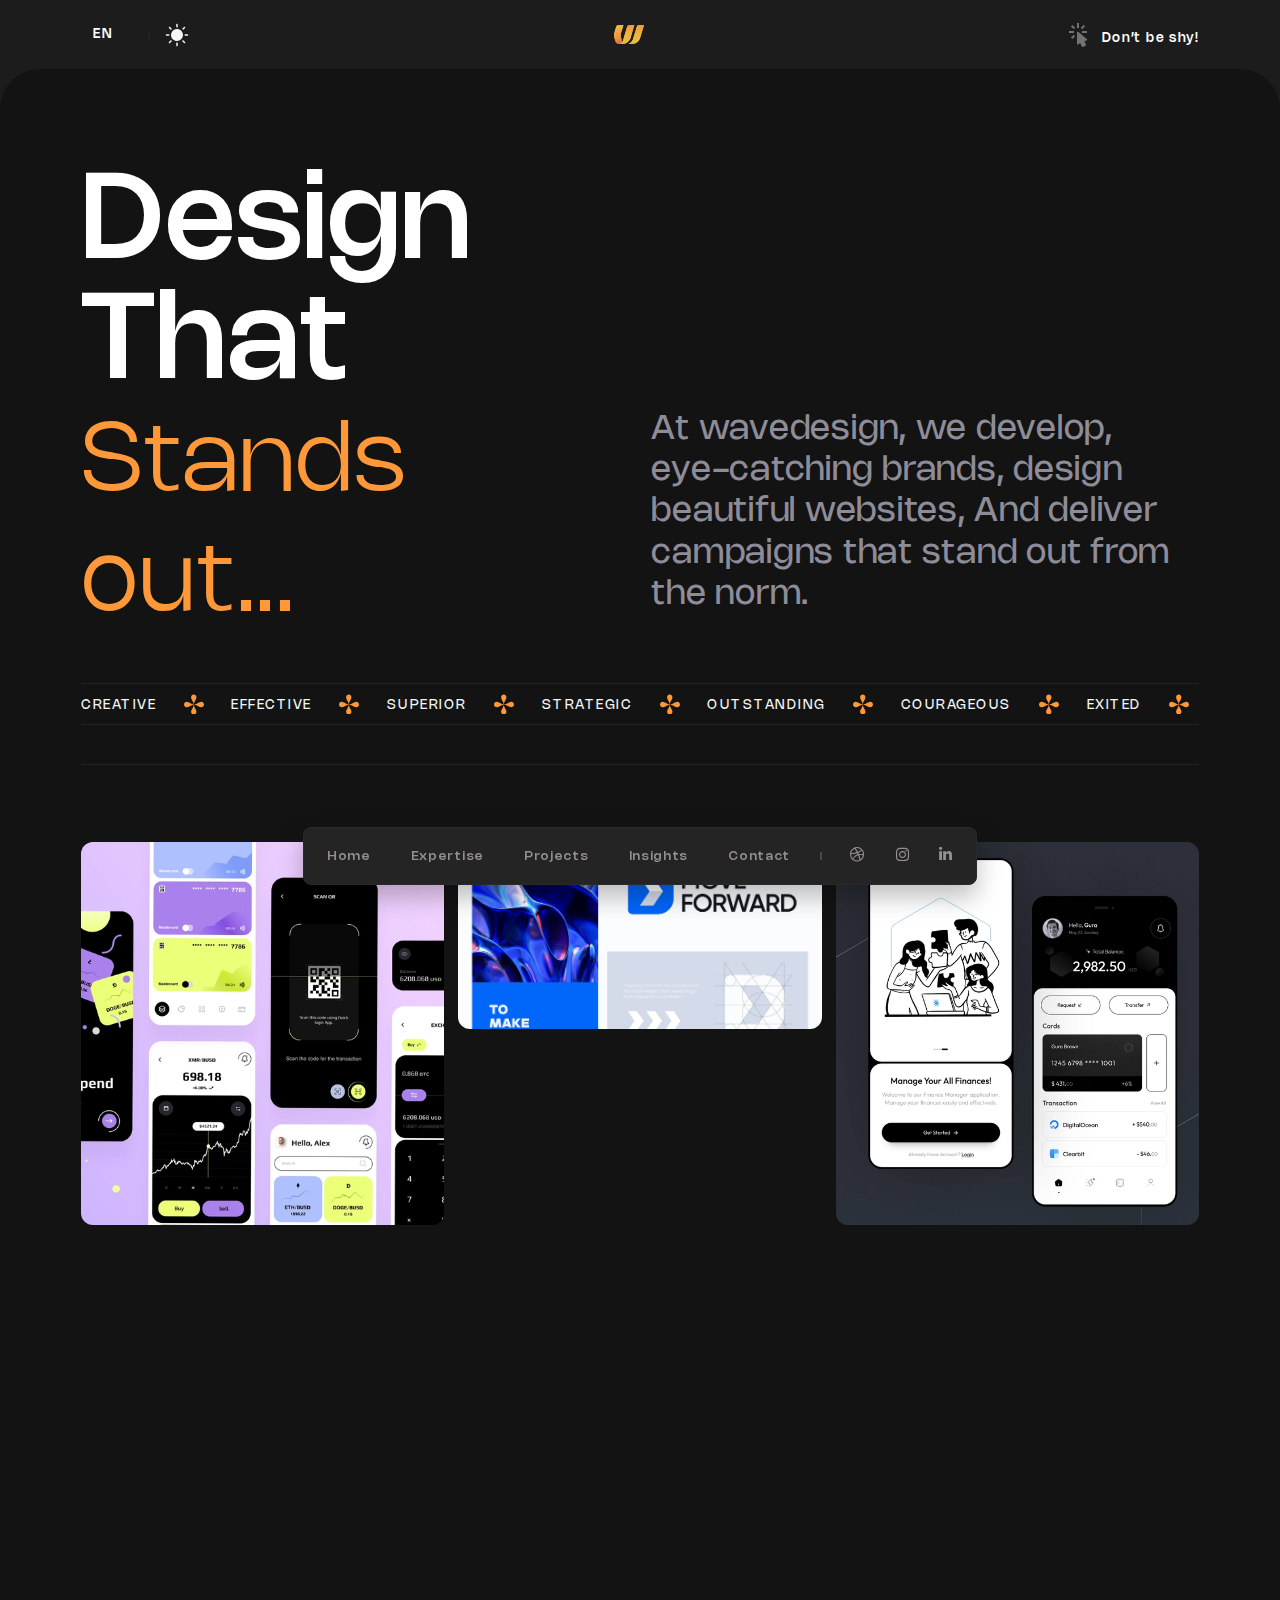
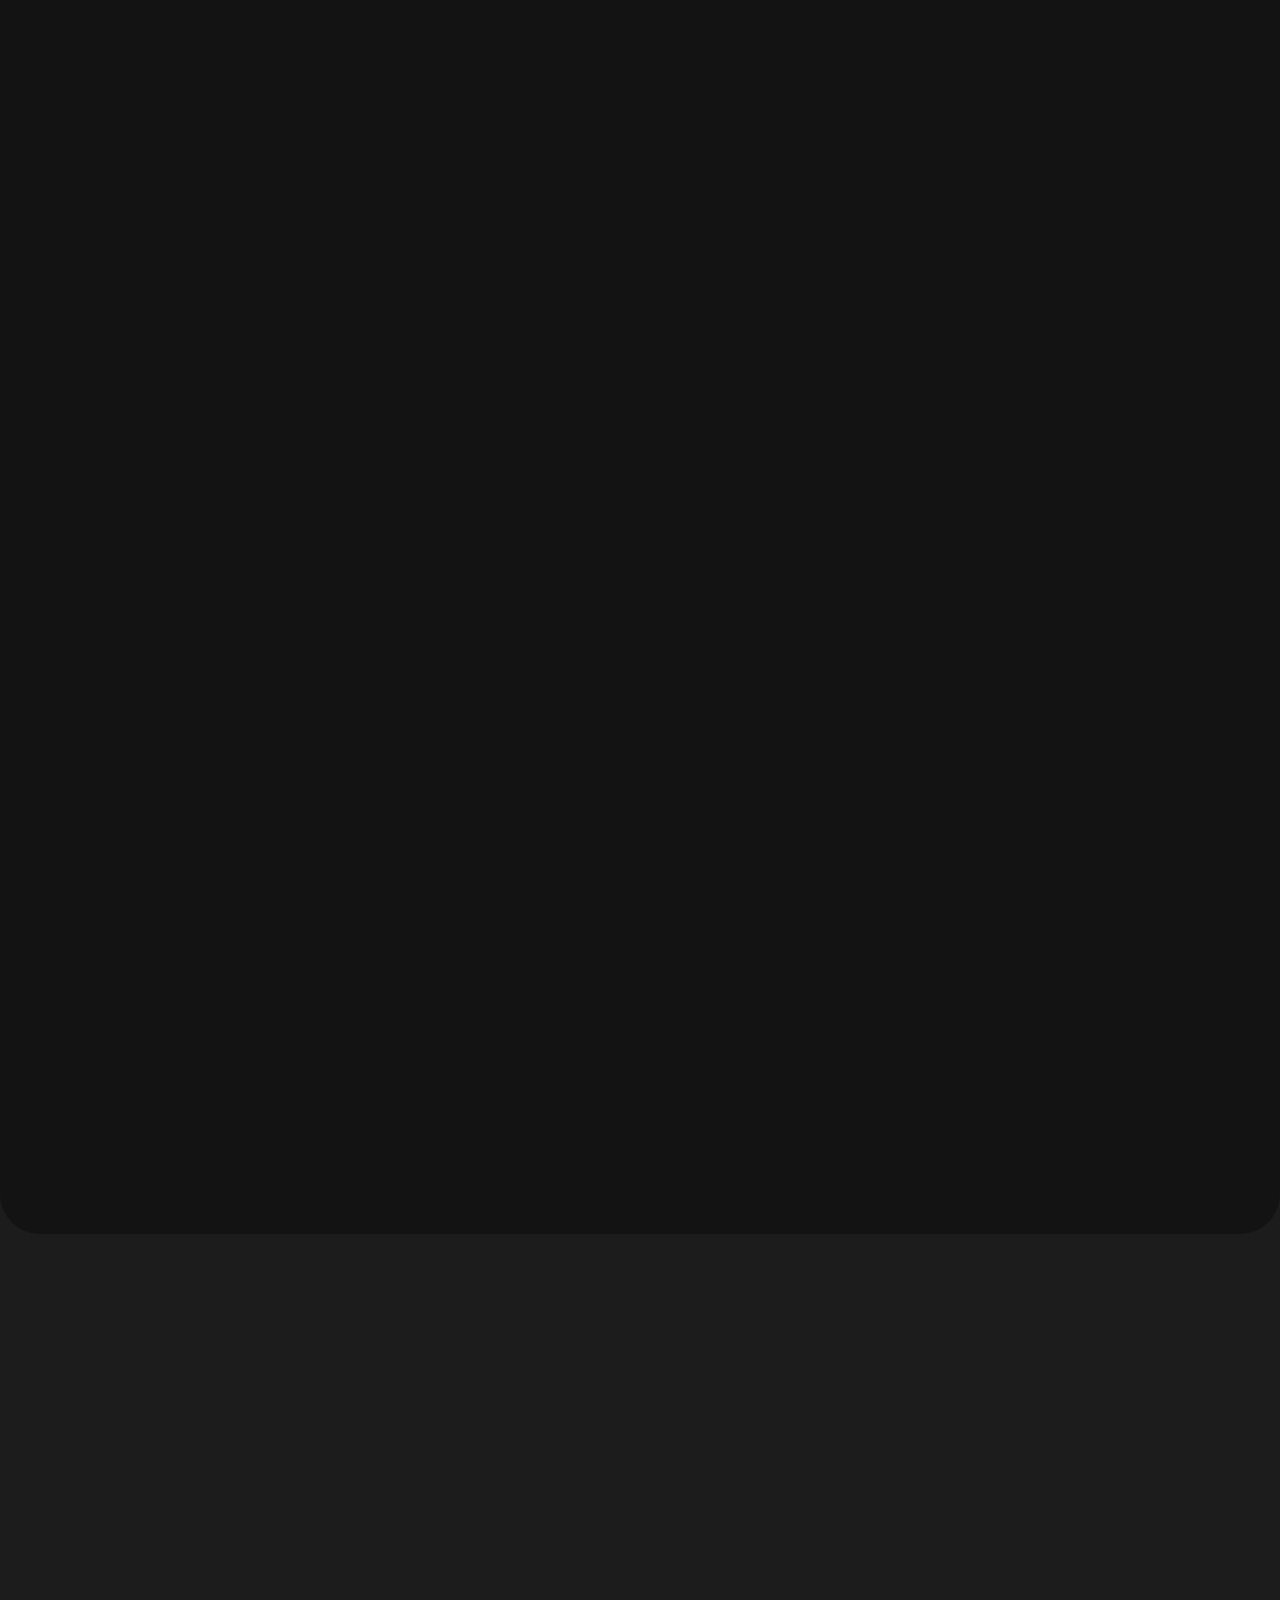
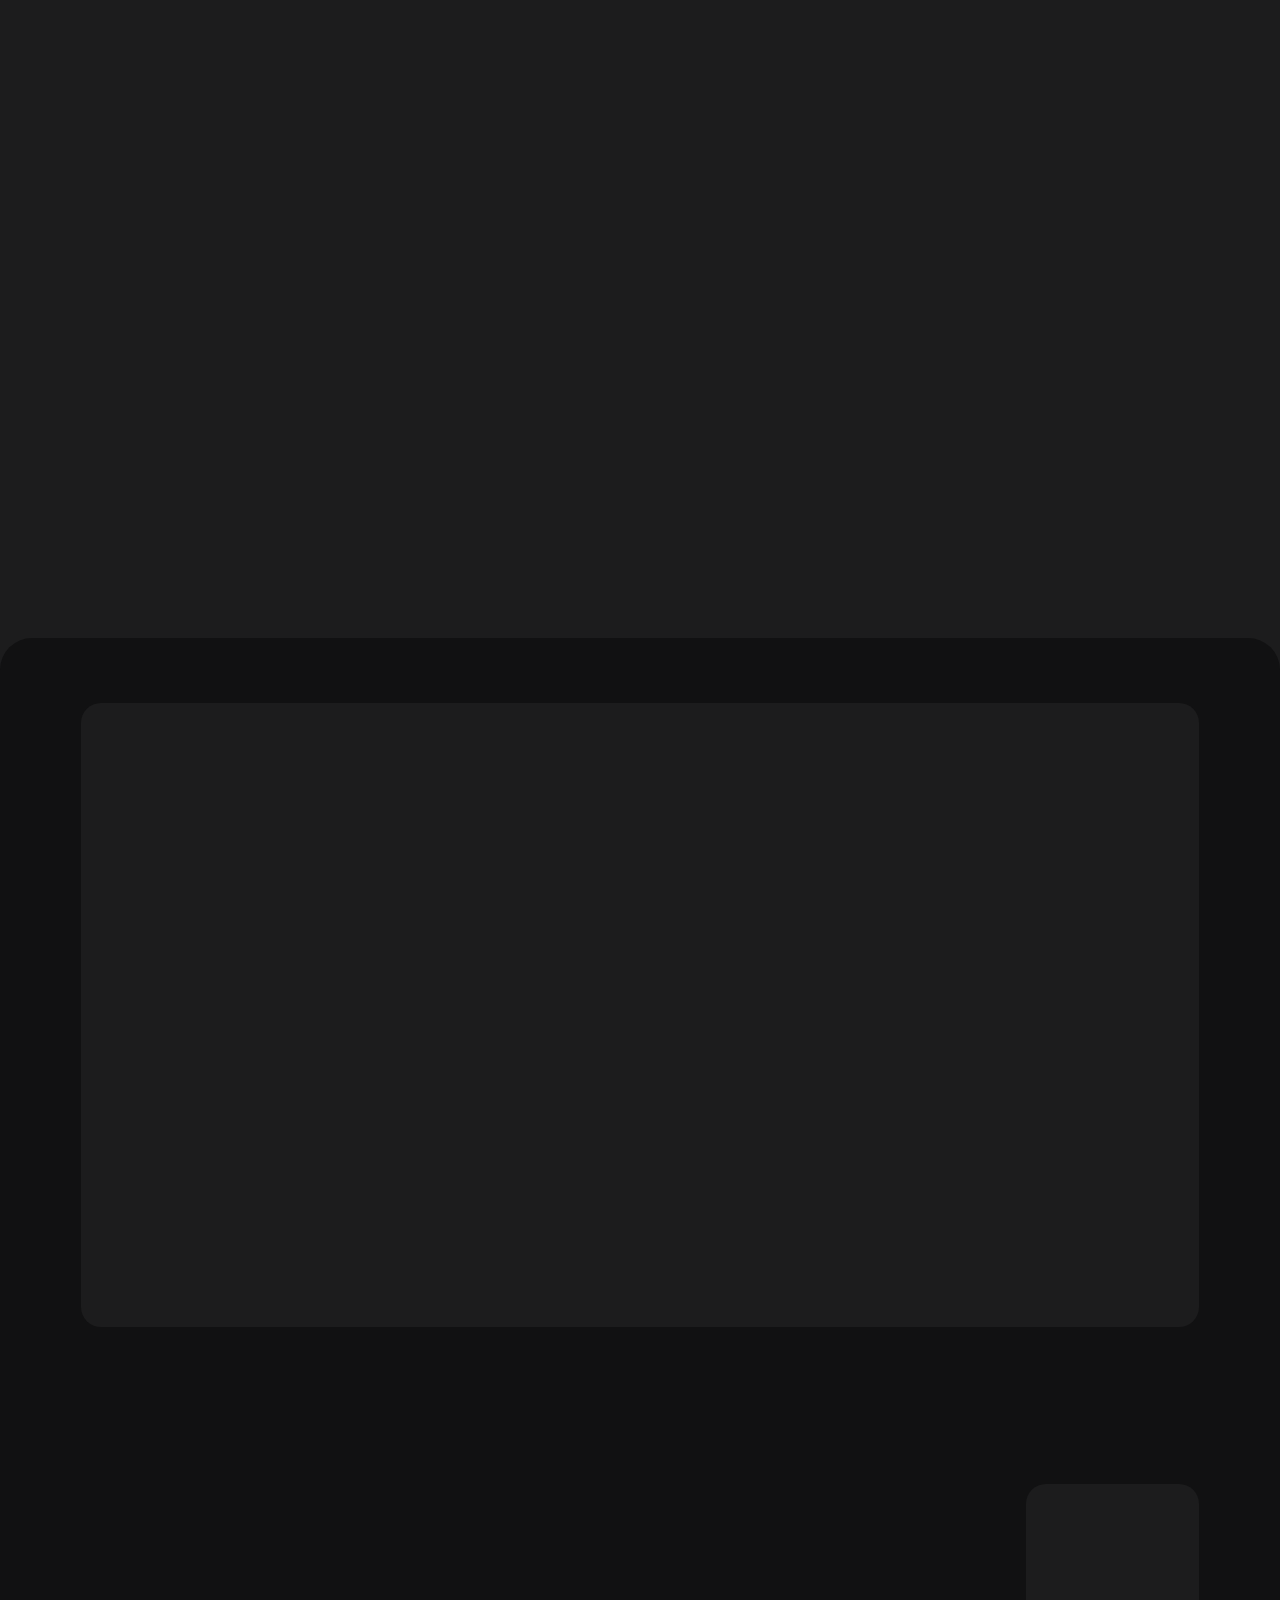
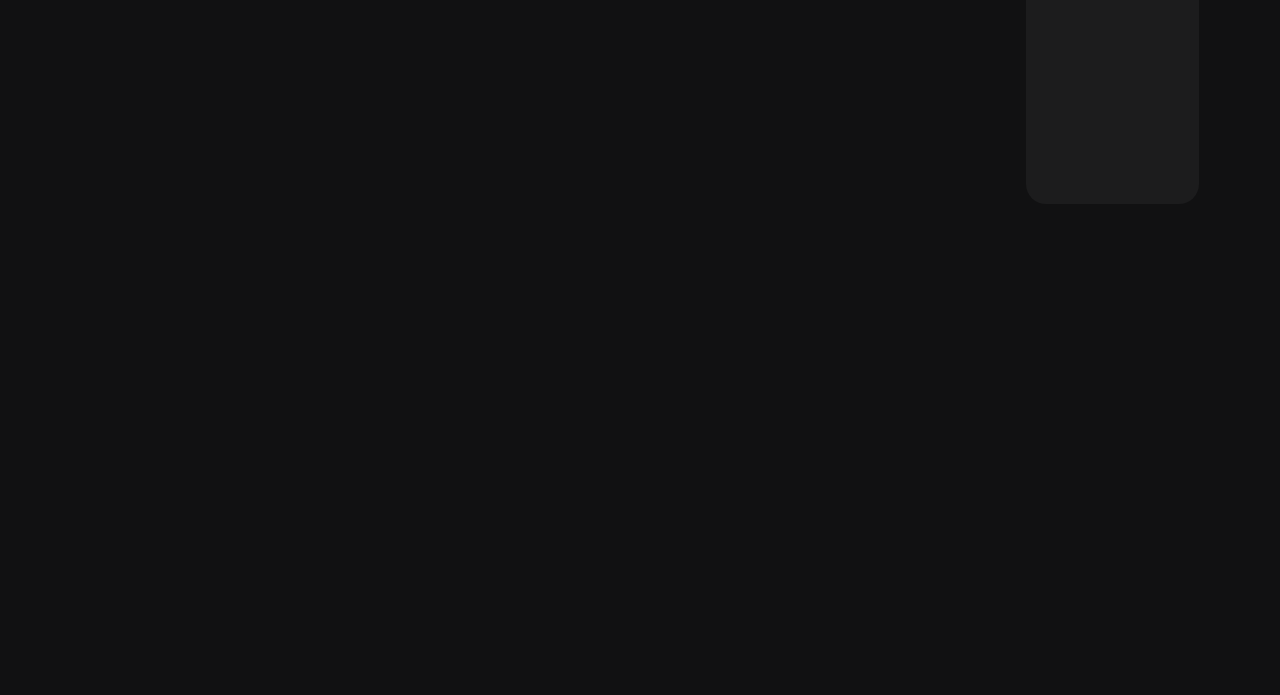
==== commit 0346a996: "links page service" ====
--- a/agency.html
+++ b/agency.html
@@ -338,7 +338,7 @@
     <nav class="mainNav">
         <ul class="wow fadeInUp">
             <li><a href="index.html">Home</a></li>
-            <li><a href="expertise.html">Expertise</a></li>
+            <li><a href="service.html">Expertise</a></li>
             <li><a href="project.html">Projects</a></li>
             <li><a href="insight.html">Insights</a></li>
             <li><a href="contact.html">Contact</a></li>
--- a/assets/css/style.min.css
+++ b/assets/css/style.min.css
@@ -919,6 +919,9 @@
   position: relative;
   text-align: center;
   margin-top: 1.25rem;
+  position: fixed;
+  bottom: 1rem;
+  z-index: 99;
 }
 .mainNav.sticky {
   position: fixed;
@@ -1819,6 +1822,85 @@
   right: 0;
   bottom: 0;
 }
+.banner-blog a {
+  font-size: 0.875rem;
+  color: #8D8C98;
+  margin-bottom: 6.25rem;
+  display: block;
+}
+.banner-blog a:hover {
+  color: #ffffff;
+}
+.banner-blog a i {
+  margin-right: 12px;
+}
+.banner-blog h3 {
+  color: #ffffff;
+  letter-spacing: 0.05rem;
+  font-family: "Nohemi-Medium";
+  margin-bottom: 1.5rem;
+}
+.banner-blog p {
+  font-size: 1.5rem;
+  color: #F5F5F5;
+  letter-spacing: 0.05rem;
+  line-height: 2.25rem;
+  margin-bottom: 3.688rem;
+}
+.banner-blog .blog {
+  border-top: 1px solid #2A2A2C;
+  padding: 2rem 0;
+}
+.banner-blog .blog ul {
+  display: flex;
+  align-items: center;
+  margin-bottom: 5rem;
+}
+.banner-blog .blog ul li {
+  position: relative;
+  padding: 0 3.125rem;
+}
+.banner-blog .blog ul li:before {
+  content: "";
+  position: absolute;
+  right: -10px;
+  top: 50%;
+  transform: translateY(-50%);
+  width: 20px;
+  height: 20px;
+  background-size: 20px;
+  background-image: url(../img/agency-icon.svg);
+}
+.banner-blog .blog ul li:last-child::before {
+  content: none;
+}
+.banner-blog .blog ul li h6 {
+  color: #8D8C98;
+  margin-bottom: 0;
+}
+.banner-blog .blog .user {
+  display: flex;
+  gap: 1rem;
+  align-items: center;
+}
+.banner-blog .blog .user-img {
+  width: 48px;
+  height: 48px;
+  overflow: hidden;
+  border-radius: 100%;
+}
+.banner-blog .blog .user-detail p {
+  font-size: 1rem;
+  margin-bottom: 8px;
+  letter-spacing: 0.1rem;
+  line-height: 13px;
+  color: #ffffff;
+  font-family: "Nohemi-SemiBold";
+}
+.banner-blog .blog .user-detail h6 {
+  text-transform: uppercase;
+}
+
 .crcl {
   position: absolute;
   position: absolute;
@@ -2262,7 +2344,87 @@
   color: #8D8C98;
   font-family: "Nohemi-Regular";
 }
-
+.contactPage-sec {
+  position: relative;
+}
+.contactPage-sec h1 {
+  font-size: 8rem;
+  color: #ffffff;
+  letter-spacing: 0.05rem;
+  margin-bottom: 3.438rem;
+}
+.contactPage-sec .lineAn {
+  width: 5px;
+  height: 108px;
+  background-color: #FF9838;
+  position: absolute;
+  right: 15%;
+  top: 0;
+}
+.contactPage-sec .box {
+  box-shadow: 0px 4px 12px rgba(0, 0, 0, 0.25);
+  border-radius: 40px;
+  background-color: #242425;
+  overflow: hidden;
+  padding: 5rem 3.688rem;
+  position: relative;
+  min-height: 26.188rem;
+}
+.contactPage-sec .box img {
+  position: absolute;
+  bottom: 0;
+  left: 0;
+}
+.contactPage-sec .box img-icon {
+  top: 0;
+  left: 50%;
+  transform: translateX(-50%);
+}
+.contactPage-sec .box p {
+  color: #8D8C98;
+  letter-spacing: 0.2rem;
+  text-transform: uppercase;
+  line-height: 1rem;
+  font-family: "Nohemi-SemiBold";
+  margin-bottom: 1rem;
+}
+.contactPage-sec .box a {
+  font-size: 2rem;
+  color: #ffffff;
+  line-height: 3rem;
+  letter-spacing: 0.05rem;
+}
+.contactPage-sec .box a.btn-custom {
+  font-size: 0.75rem;
+  letter-spacing: 0.1rem;
+  height: 52px;
+  padding: 17px 2.5rem 13px;
+  border-radius: 20px;
+}
+.contactPage-sec .box a.btn-custom:hover {
+  color: #000000;
+}
+.contactPage-sec .box .line {
+  float: left;
+  width: 100%;
+  position: relative;
+  border-bottom: 1px solid #242425;
+  margin: 3rem 0;
+}
+.contactPage-sec .box h4 {
+  font-size: 2rem;
+  color: #ffffff;
+  line-height: 3rem;
+  letter-spacing: 0.05rem;
+  margin-bottom: 1.438rem;
+}
+.contactPage-sec .box-border {
+  border: 1px solid #242425;
+  background-color: transparent;
+}
+.contactPage-sec .box.bx1 {
+  padding: 0;
+}
 @keyframes rotateText2 {
   0% {
     transform: translate(-50%, -50%) rotate(240deg);
@@ -2458,7 +2620,98 @@
   background-color: #FF9838;
   border-color: #FF9838;
 }
-
+.blogPage-img {
+  height: 47.063rem;
+  overflow: hidden;
+  border-radius: 12px;
+  background-size: cover;
+  background-position: center;
+  margin-bottom: 4rem;
+}
+.blogPage-img img {
+  -o-object-fit: cover;
+     object-fit: cover;
+  height: 100%;
+  width: 100%;
+}
+.blogPage-sec h3 {
+  font-size: 3rem;
+  color: #ffffff;
+  letter-spacing: 0.05rem;
+  line-height: 3rem;
+  font-family: "Nohemi-Medium";
+  margin-bottom: 1.5rem;
+}
+.blogPage-sec p {
+  color: #C4C6CC;
+  letter-spacing: 0.05rem;
+  font-size: 1.125rem;
+  line-height: 2rem;
+  margin-bottom: 2rem;
+}
+.blogPage-sec .img-style {
+  border-radius: 12px;
+}
+.blogPage-sec img {
+  border-radius: 12px;
+  margin-bottom: 3.75rem;
+}
+.blogPage-sec h4 {
+  color: #ffffff;
+  letter-spacing: 0.05rem;
+  font-family: "Nohemi-Medium";
+  line-height: 3rem;
+  margin-bottom: 3.75rem;
+}
+.blogPage-sec .hilight_txt {
+  font-size: 2.25rem;
+  color: #ffffff;
+  letter-spacing: 0.05rem;
+  font-family: "Nohemi-Medium";
+  line-height: 3rem;
+  padding: 3.875rem 0;
+  border-top: 1px solid #242425;
+  border-bottom: 1px solid #242425;
+  margin-bottom: 3.75rem;
+}
+.blogPage-sec .hilight_txt h4 {
+  margin-bottom: 0;
+  border-left: 11px solid #FF9838;
+  padding-left: 3rem;
+}
+
+.share {
+  padding: 1.75rem 0;
+  position: relative;
+  border-top: 1px solid #2A2A2C;
+}
+.share p {
+  letter-spacing: 0.05rem;
+  color: #ffffff;
+  line-height: 1rem;
+  font-family: "Nohemi-SemiBold";
+  margin-bottom: 1rem;
+}
+.share ul {
+  display: flex;
+  align-items: center;
+  gap: 10px;
+}
+.share ul li a {
+  font-size: 1.125rem;
+  width: 3.563rem;
+  height: 3.563rem;
+  background: #242425;
+  border-radius: 8px;
+  color: #F5F5F5;
+  display: flex;
+  align-items: center;
+  justify-content: center;
+}
+.share ul li a:hover {
+  background-color: #FF9838;
+  color: #ffffff;
+}
 .pos-rel {
   position: relative;
   overflow: hidden;
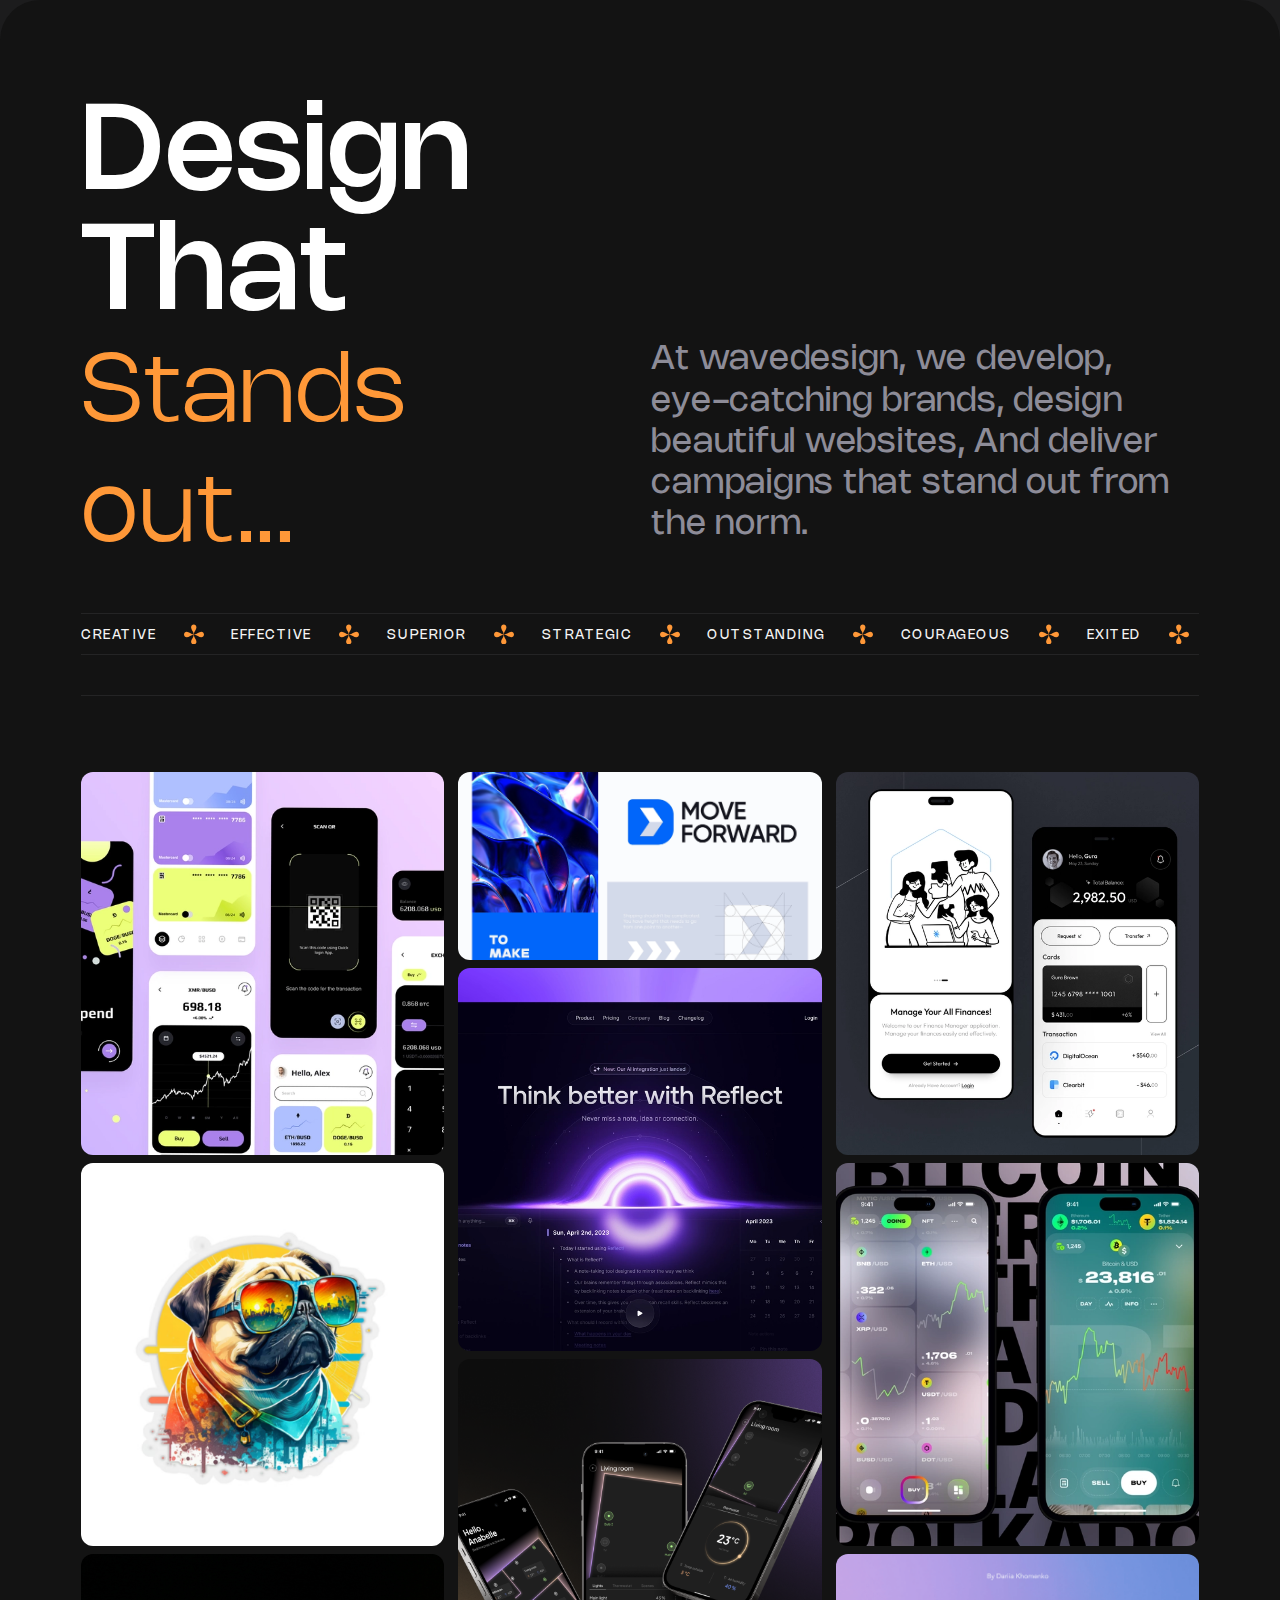
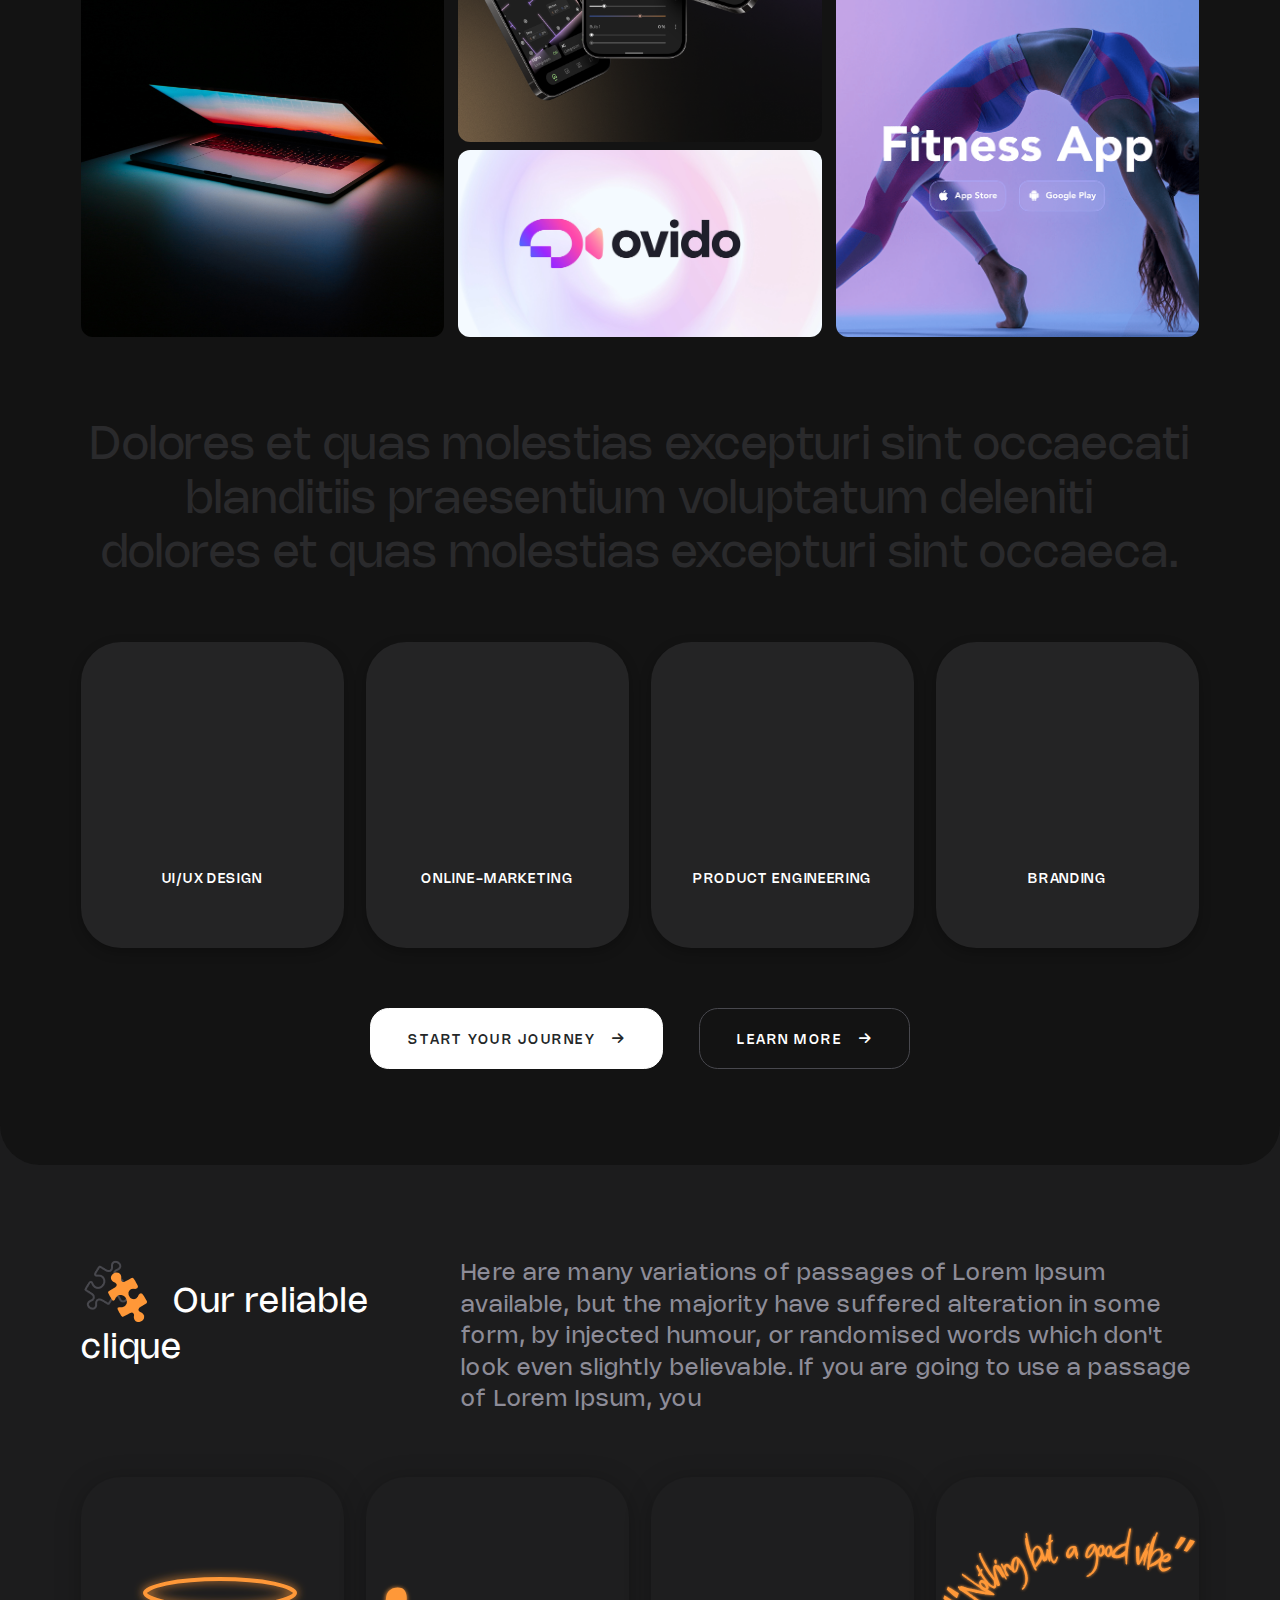
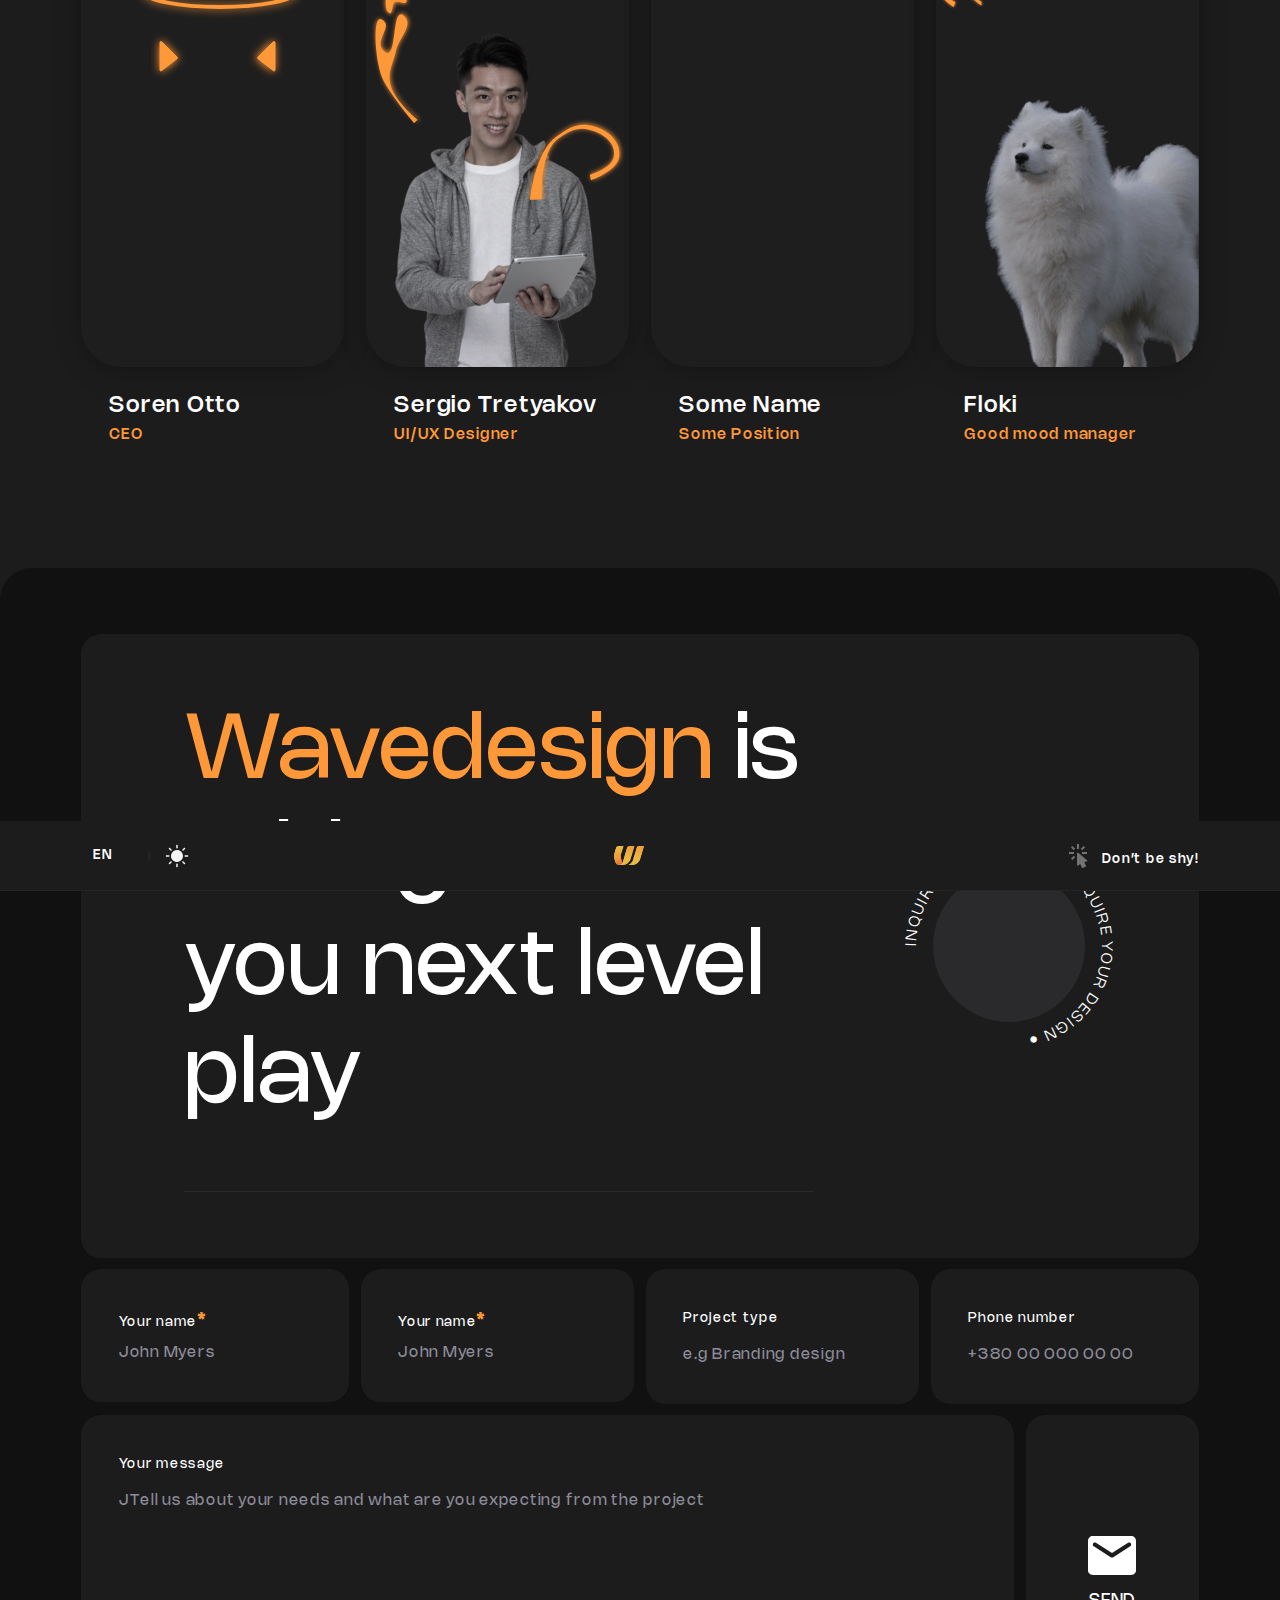
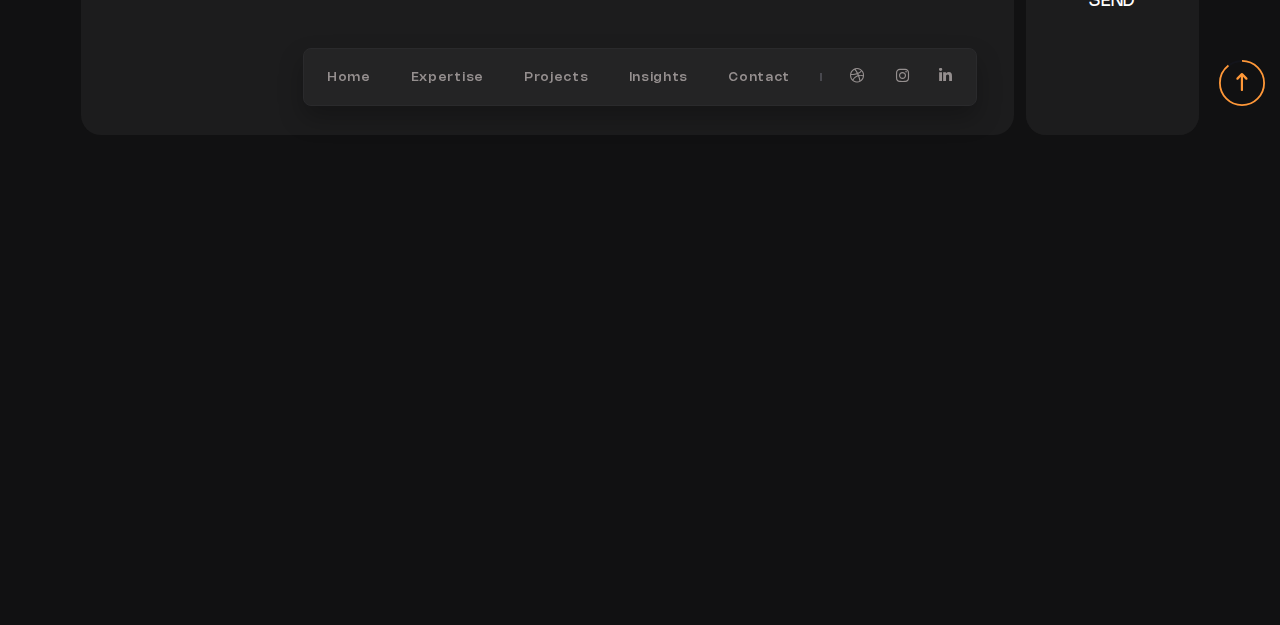
==== commit 38e54d1b: "cta contact page" ====
--- a/agency.html
+++ b/agency.html
@@ -62,7 +62,7 @@
                 </div>
 
                 <div class="header-shy">
-                    <h6><img src="assets/img/click.svg" alt="click" class="img-fluid"> Don’t be shy!</h6>
+                    <a href="contact.html"><h6><img src="assets/img/click.svg" alt="click" class="img-fluid"> Don’t be shy!</h6></a>
                 </div>
             </div>
         </div>
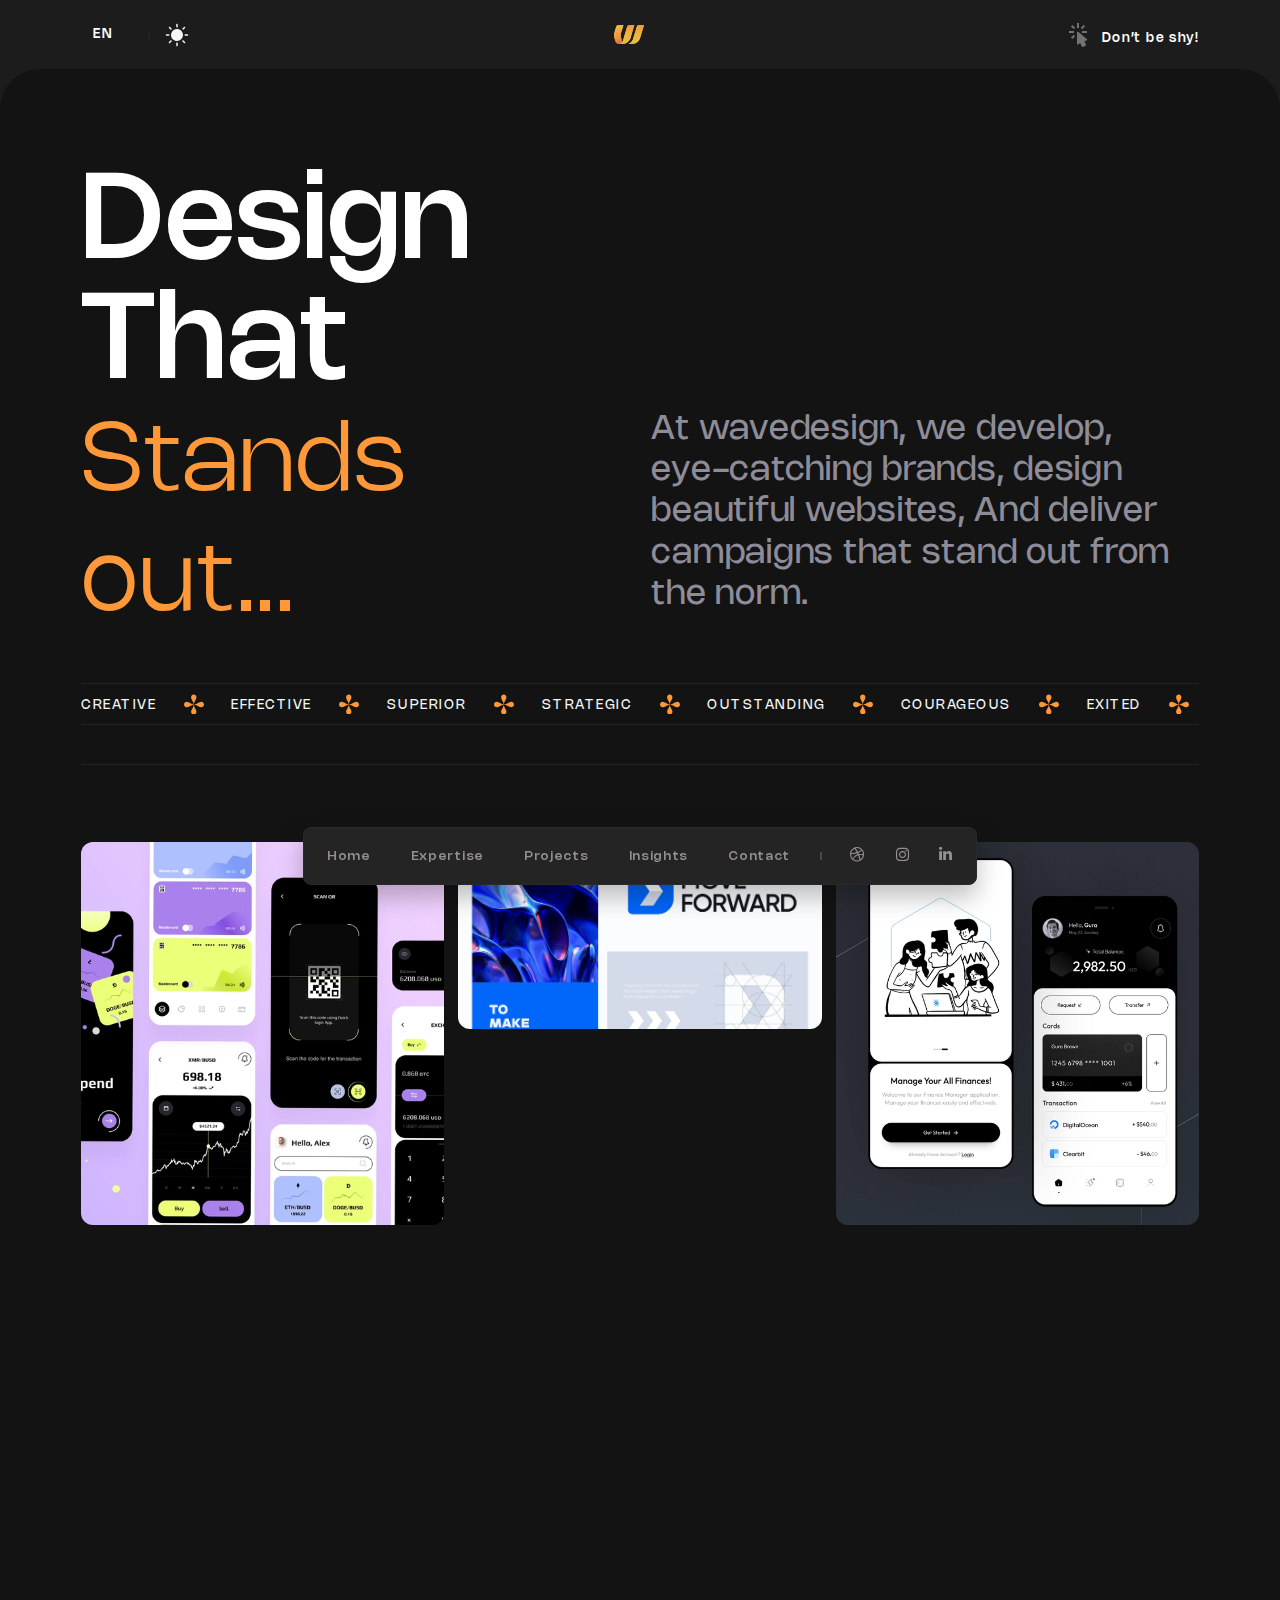
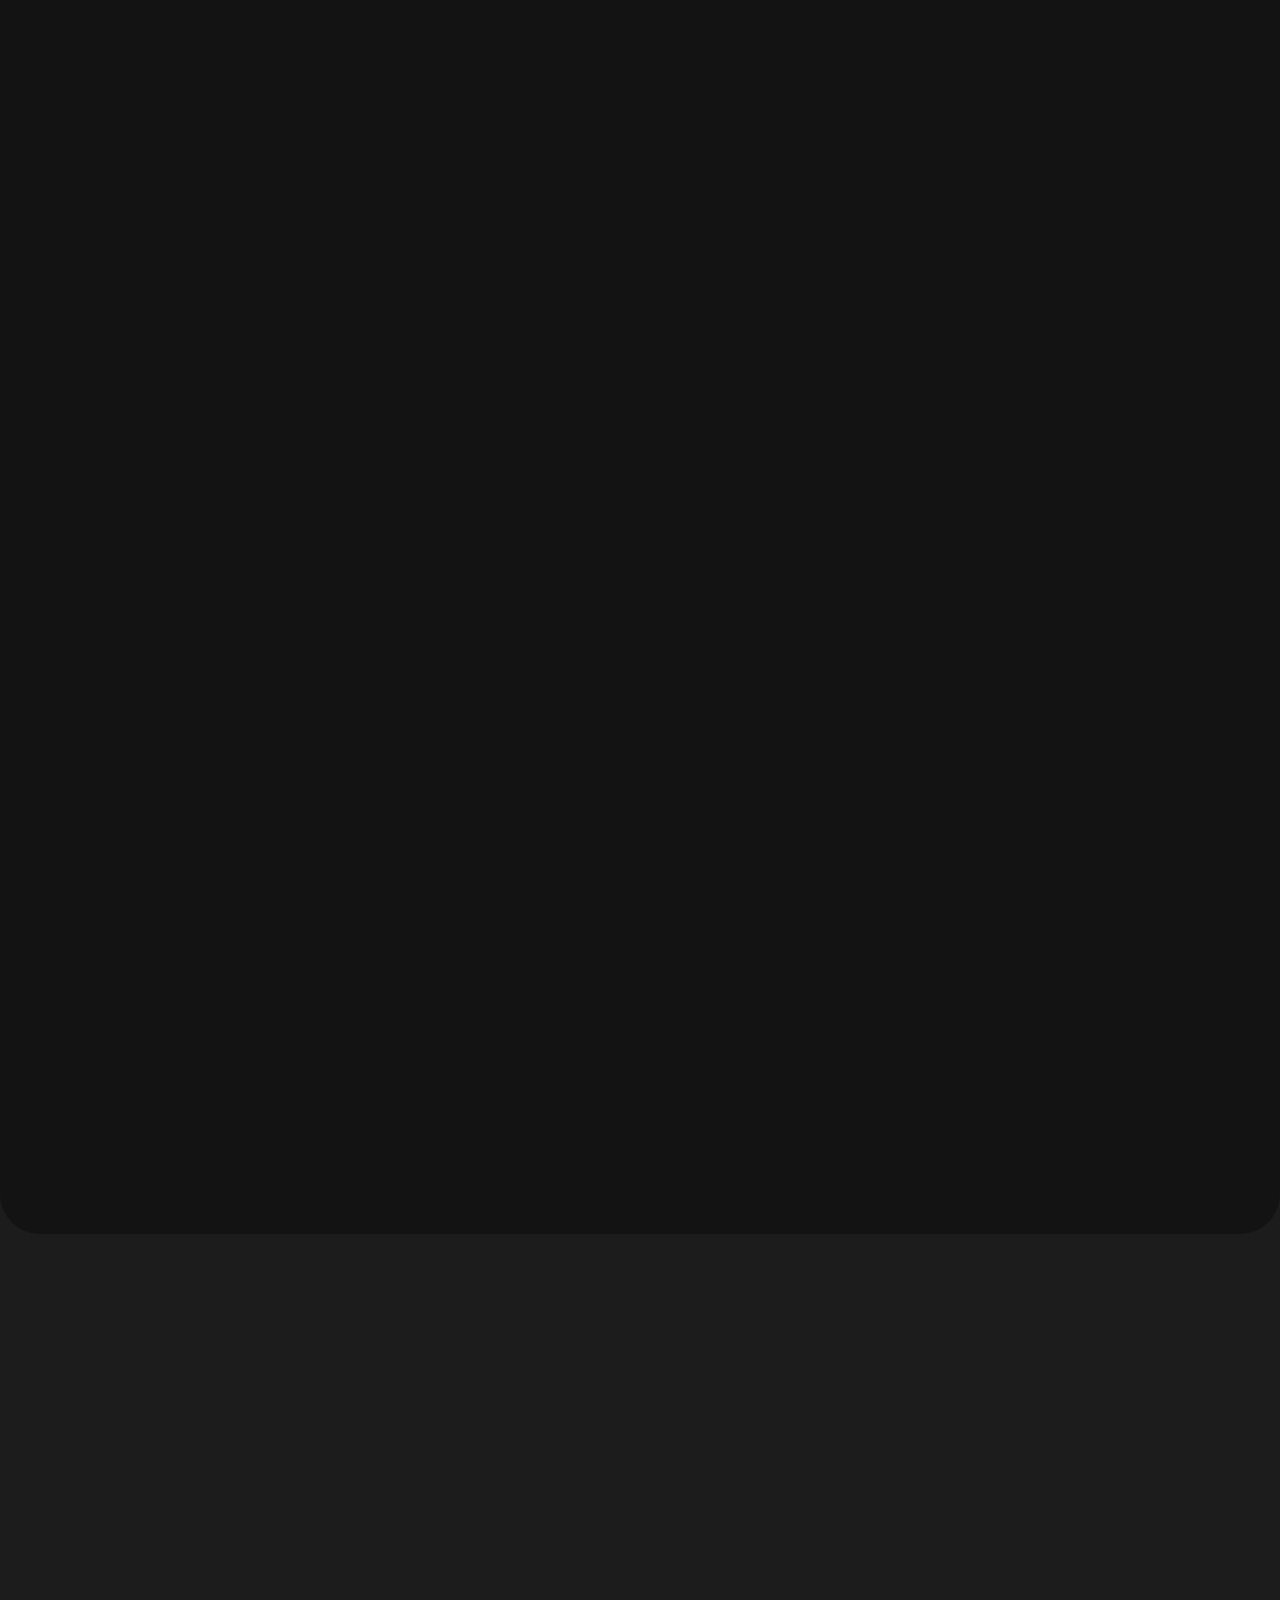
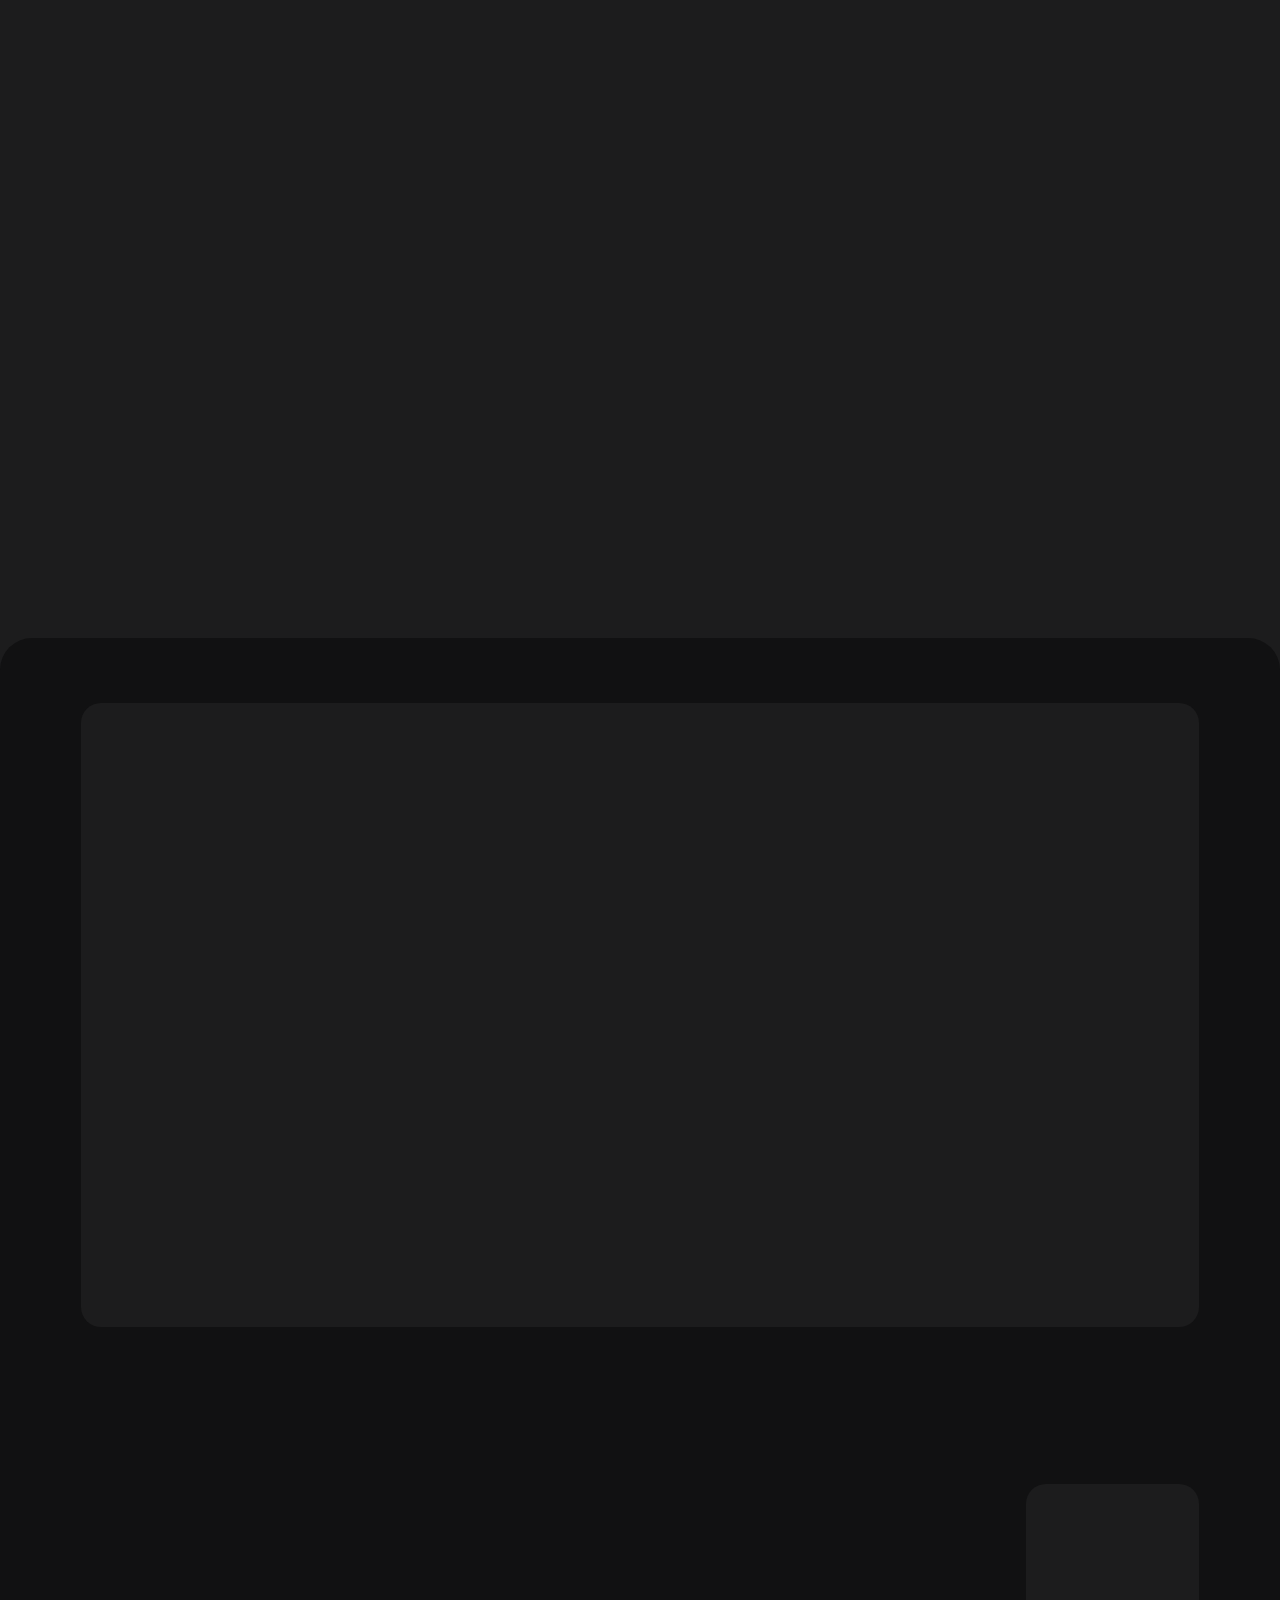
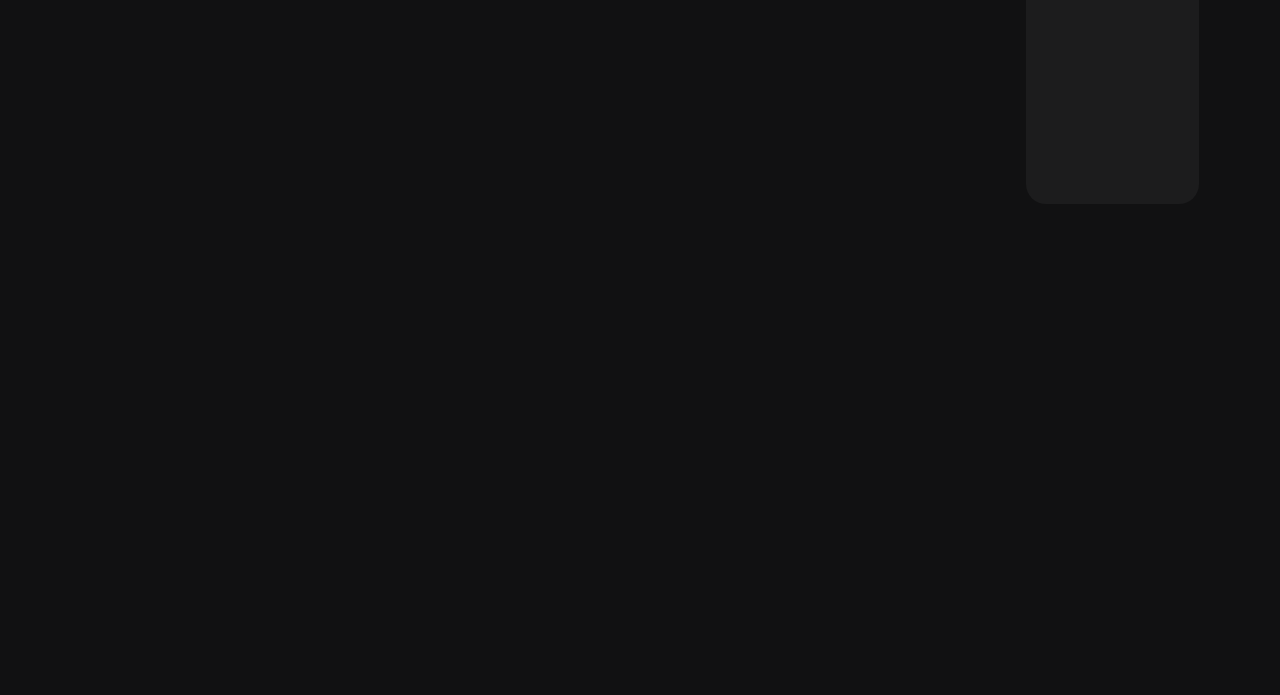
==== commit 426c383e: "footer-social link" ====
--- a/agency.html
+++ b/agency.html
@@ -499,9 +499,9 @@
                                 <div class="footer-link wow fadeInUp" data-wow-delay="0.7s">
                                     <p>Follow us</p>
                                     <ul class="text-uppercase">
-                                        <li><a href="#" target="_blank">Facebook</a></li>
-                                        <li><a href="#" target="_blank">Twitter</a></li>
-                                        <li><a href="#" target="_blank">Instagram</a></li>
+                                        <li><a href="https://www.facebook.com/" target="_blank">Facebook</a></li>
+                                        <li><a href="https://twitter.com/" target="_blank">Twitter</a></li>
+                                        <li><a href="https://www.instagram.com/" target="_blank">Instagram</a></li>
                                     </ul>
                                 </div>
                             </div>
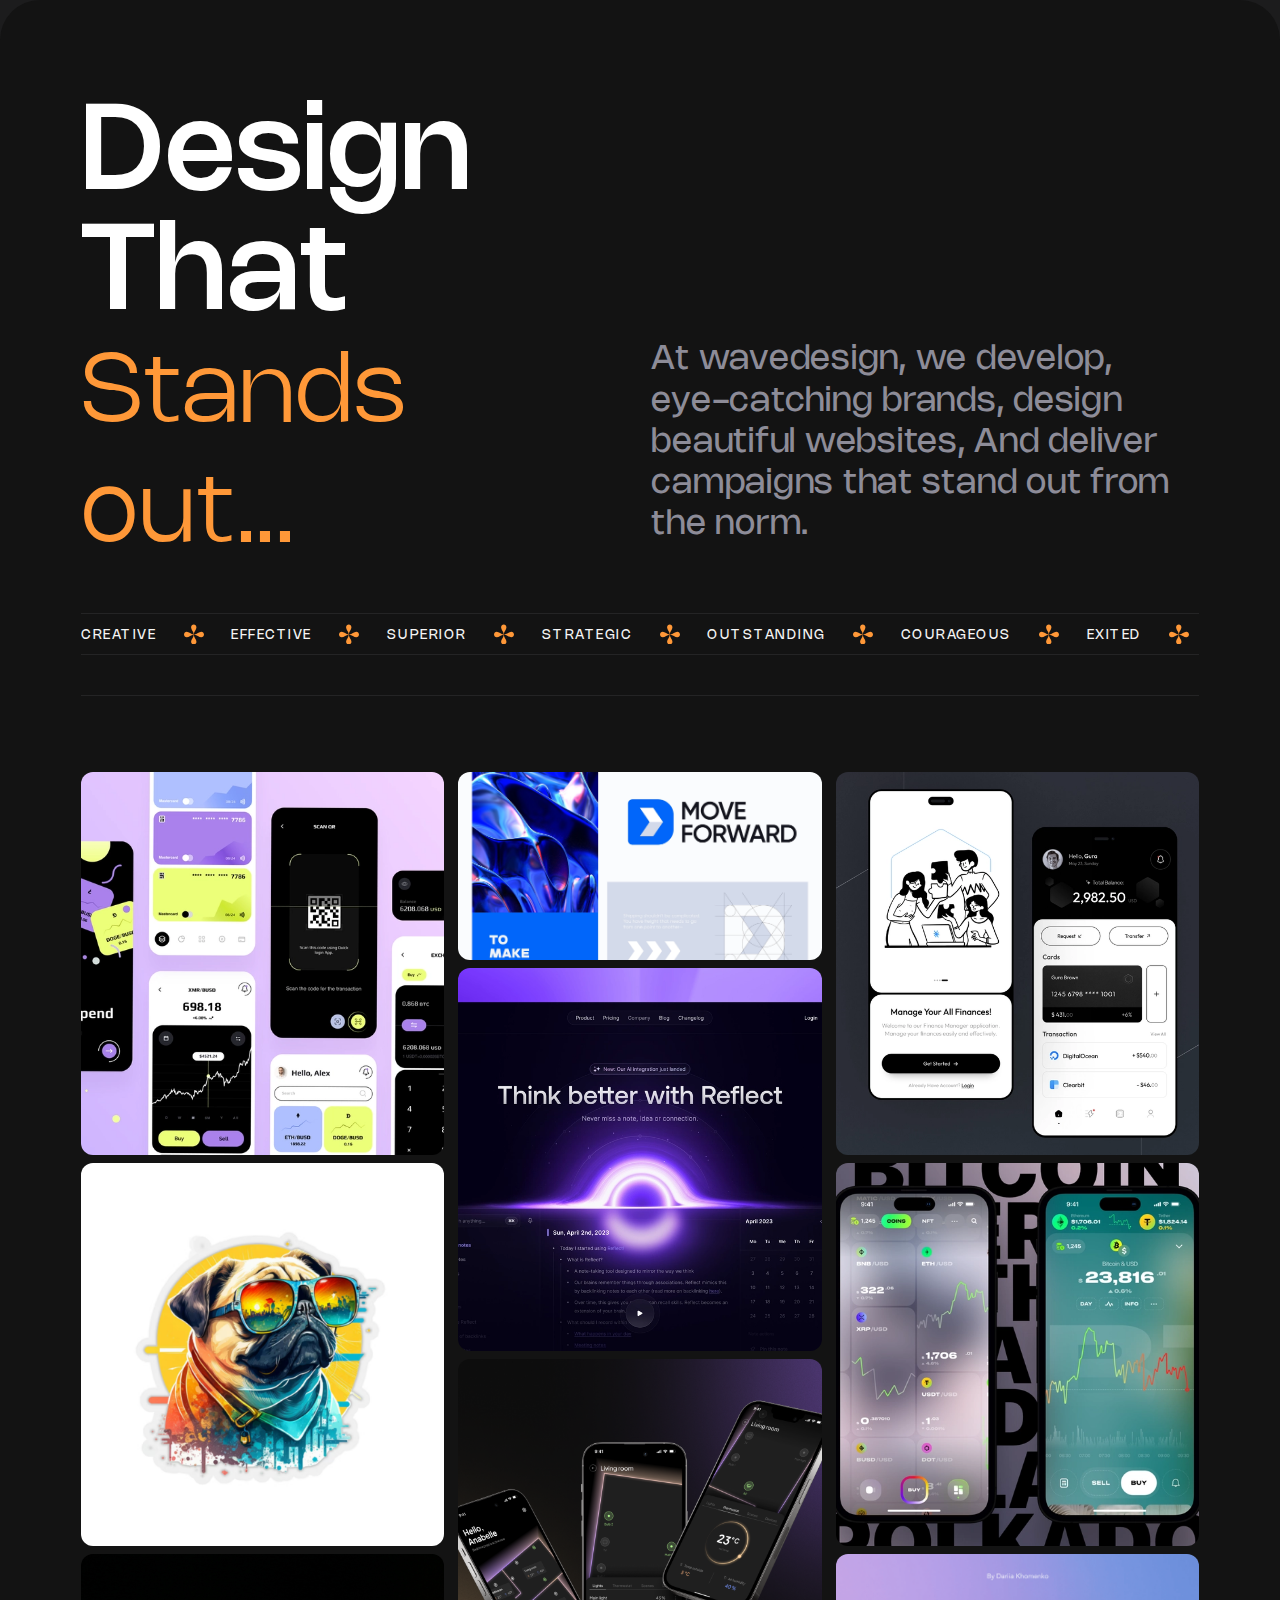
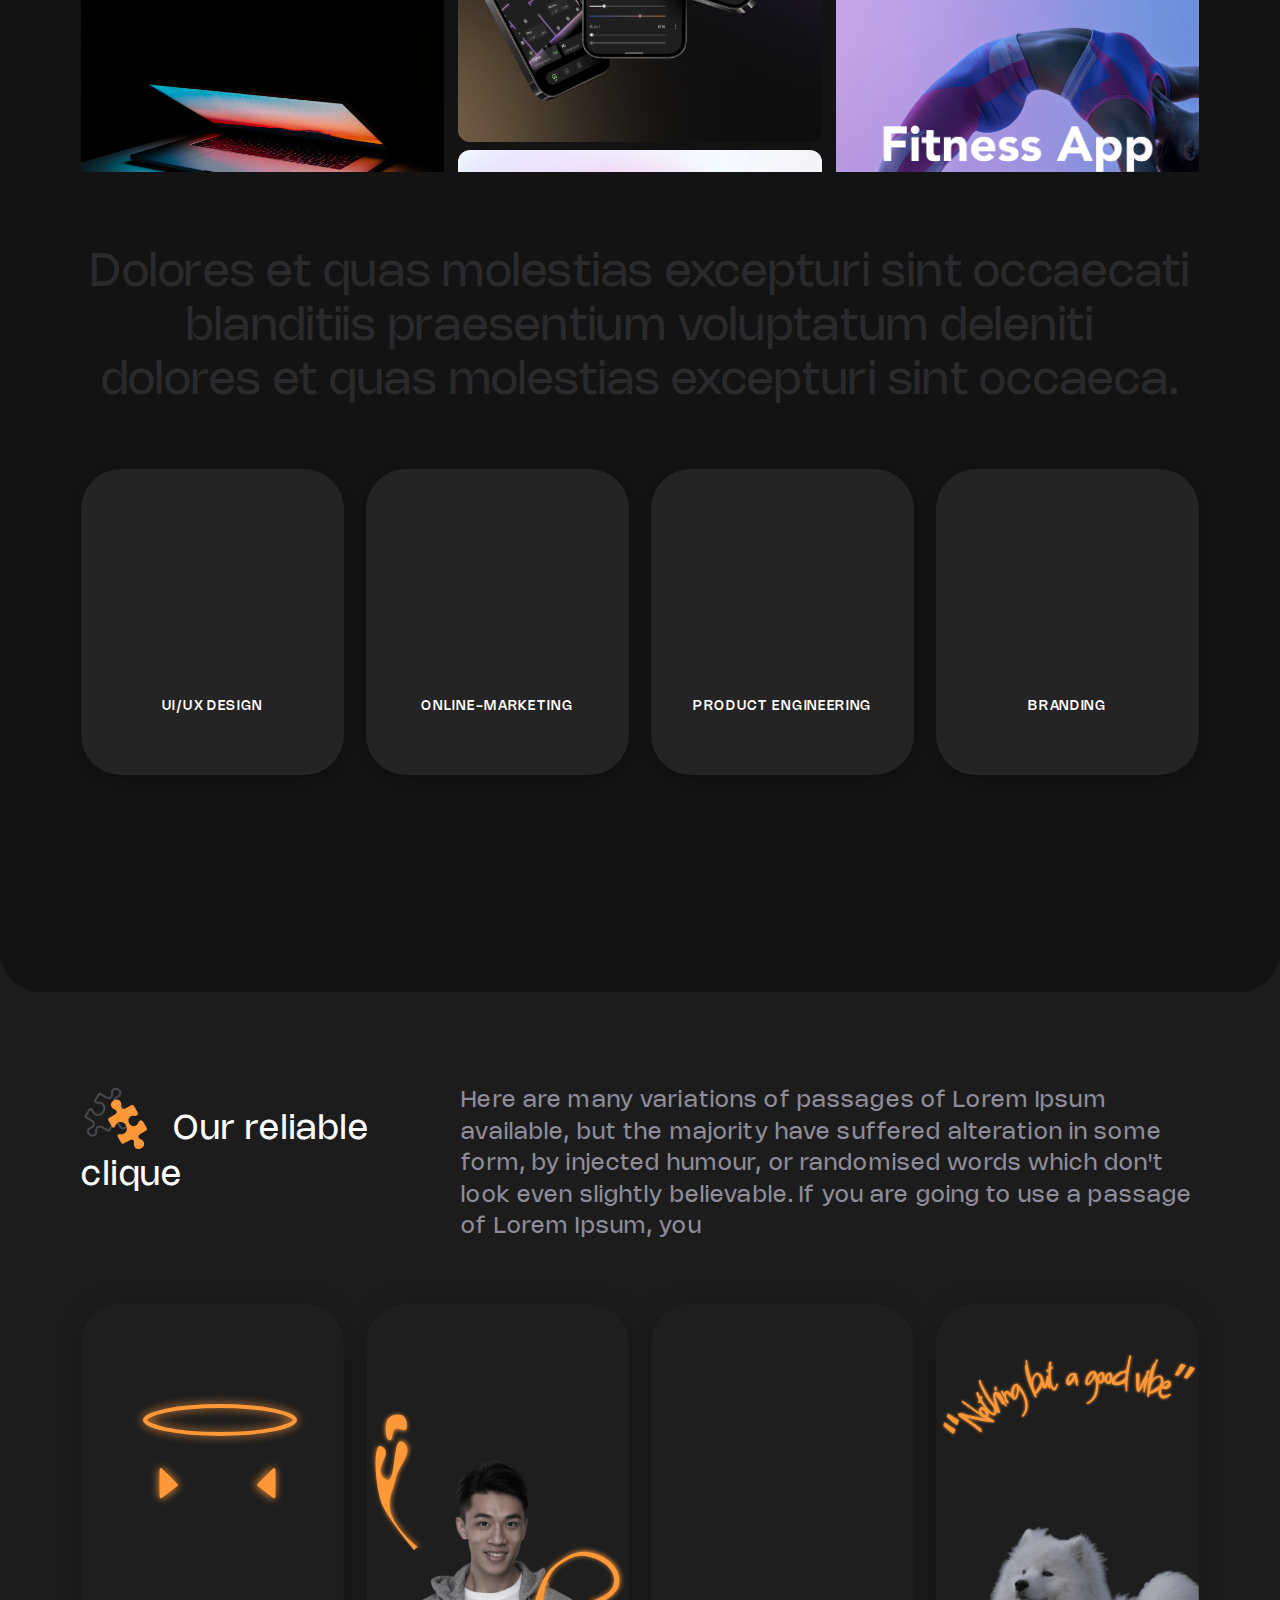
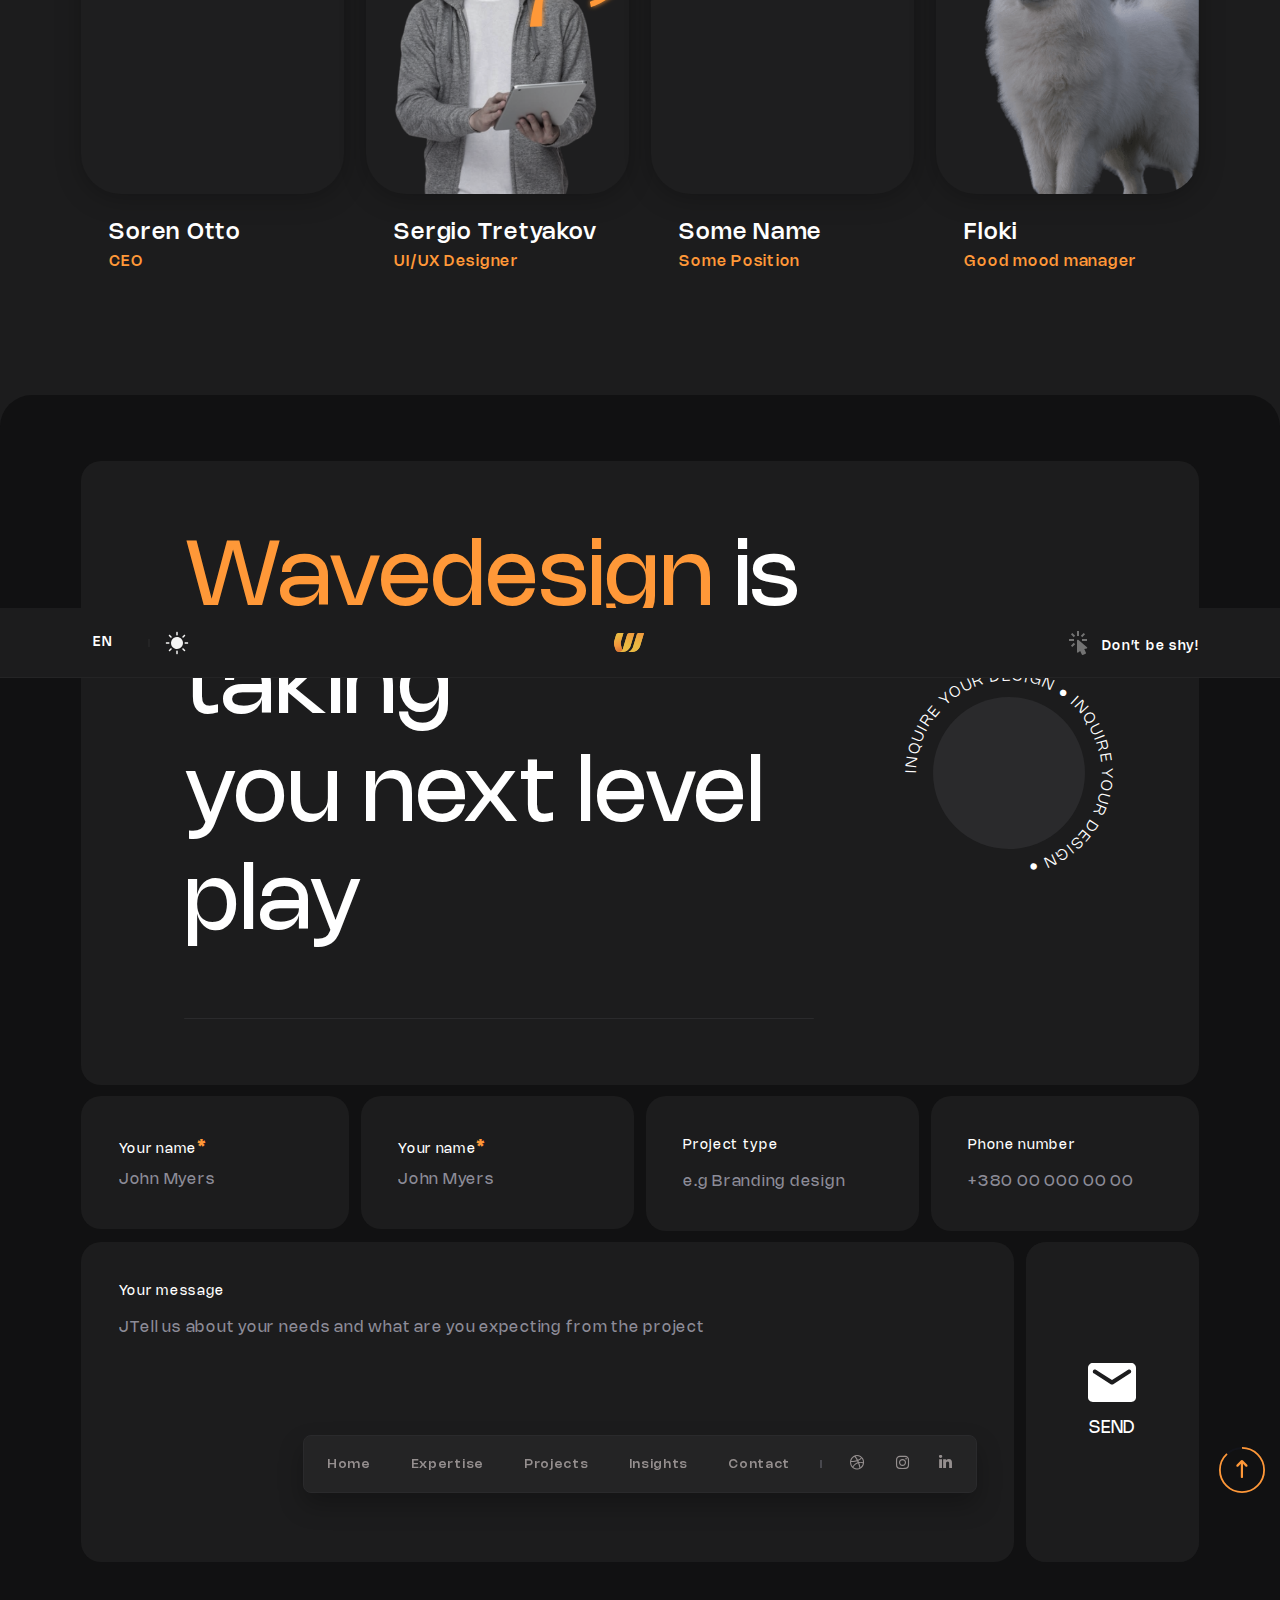
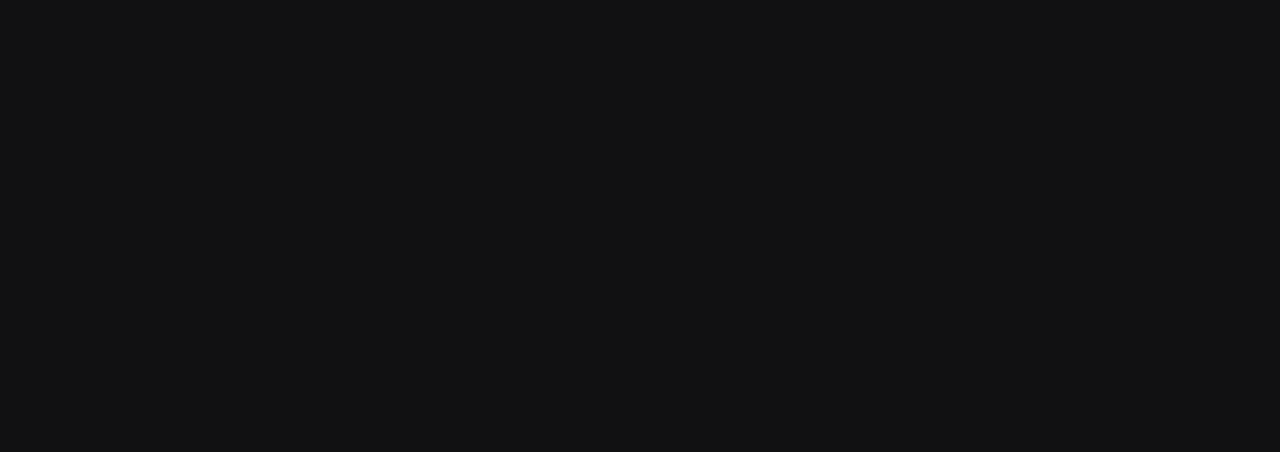
==== commit 334add0f: "agency-parallax-effect" ====
--- a/agency.html
+++ b/agency.html
@@ -62,7 +62,9 @@
                 </div>
 
                 <div class="header-shy">
-                    <a href="contact.html"><h6><img src="assets/img/click.svg" alt="click" class="img-fluid"> Don’t be shy!</h6></a>
+                    <a href="contact.html">
+                        <h6><img src="assets/img/click.svg" alt="click" class="img-fluid"> Don’t be shy!</h6>
+                    </a>
                 </div>
             </div>
         </div>
@@ -124,8 +126,8 @@
     <section class="agencyPra bg-blk mb-0">
         <div class="container-fluid">
             <div class="row row_custom">
-                <div class="col-lg-4">
-                    <div class="agencyPra-box">
+                <div class="col-lg-4" id="level1">
+                    <div class="agencyPra-box agencyPra-box1">
                         <div class="img-style wow fadeInUp">
                             <img src="assets/img/agency/img1.png" alt="" class="img-fluid">
                         </div>
@@ -140,8 +142,8 @@
                     </div>
                 </div>
 
-                <div class="col-lg-4">
-                    <div class="agencyPra-box">
+                <div class="col-lg-4" id="level2">
+                    <div class="agencyPra-box agencyPra-box2">
                         <div class="img-style wow fadeInUp">
                             <img src="assets/img/agency/img4.png" alt="" class="img-fluid">
                         </div>
@@ -157,11 +159,15 @@
                         <div class="img-style wow fadeInUp">
                             <img src="assets/img/agency/img7.png" alt="" class="img-fluid">
                         </div>
-                    </div>
-                </div>
-
-                <div class="col-lg-4">
-                    <div class="agencyPra-box">
+
+                        <div class="img-style wow fadeInUp">
+                            <img src="assets/img/agency/img4.png" alt="" class="img-fluid">
+                        </div>
+                    </div>
+                </div>
+
+                <div class="col-lg-4" id="level3">
+                    <div class="agencyPra-box agencyPra-box3">
                         <div class="img-style wow fadeInUp">
                             <img src="assets/img/agency/img8.png" alt="" class="img-fluid">
                         </div>
@@ -530,6 +536,13 @@
 
     <script src="https://unpkg.com/isotope-layout@3.0.4/dist/isotope.pkgd.min.js"></script>
 
+    <!-- scroll-magic -->
+    <script src="https://cdnjs.cloudflare.com/ajax/libs/gsap/2.0.0/TweenMax.min.js"></script>
+    <script src="https://cdnjs.cloudflare.com/ajax/libs/ScrollMagic/2.0.5/ScrollMagic.min.js"></script>
+    <script src="https://cdnjs.cloudflare.com/ajax/libs/ScrollMagic/2.0.5/plugins/animation.gsap.js"></script>
+    <script src="https://cdnjs.cloudflare.com/ajax/libs/ScrollMagic/2.0.5/plugins/debug.addIndicators.min.js"></script>
+    <script src="assets/js/custom-animation.js"></script>
+
     <script src="assets/js/custom-select.js"></script>
     <script src="assets/js/custom.js"></script>
 </body>
--- a/assets/css/style.min.css
+++ b/assets/css/style.min.css
@@ -629,6 +629,10 @@
   height: 0;
 }
 
+.mt-125 {
+  margin-top: 7.813rem;
+}
+
 /*=====================================================================
 ==========================   Theme color scss  =========================
 ========================================================================*/
@@ -676,7 +680,12 @@
 .light .header,
 .light .mainNav ul,
 .light .count-box .box,
-.light .count-box .box .top span.circle:first-child {
+.light .count-box .box .top span.circle:first-child,
+.light .bordeRadius:before,
+.light .contact-header,
+.light .contact-form .form-group,
+.light .contact-form .form-group .btn-submit.disabled,
+.light .contact-form .form-group .btn-submit[disabled] {
   background-color: #ffffff;
 }
 .light .mainNav ul {
@@ -696,11 +705,64 @@
 .light .mainNav ul li a,
 .light .about-content h3.color,
 .light .count-box .box4 p,
-.light .project-grid .content-style a {
+.light .project-grid .content-style a,
+.light .select-selected,
+.light .text-carousel .item p,
+.light .service-box h6,
+.light .bg_black .heading h2,
+.light .leftNewbtn a,
+.light .support-content h3,
+.light .support-inline .support-content h4,
+.light .contact-header .heading h1,
+.light .circle_sec svg textPath,
+.light .contact-form .form-group label,
+.light .contact-form .form-group .btn-submit,
+.light .service_page-box .ser-content p,
+.light .service_page-box .ser-content h3,
+.light .meta ul li a,
+.light .filters ul li,
+.light .filter-content-item .project-name h4,
+.light .filter-content-item .project-desc p,
+.light .banner-sec h3,
+.light .blog-insight h1,
+.light .blog-insight h6,
+.light .blog-insight h5,
+.light .blog_content h3,
+.light .blog_content .user-info p,
+.light .contactPage-sec h1,
+.light .contactPage-sec .box a,
+.light .contactPage-sec .box h4,
+.light .behind-scenes h4,
+.light .behind-scenes .right-sec p,
+.light .behind-scenes .right-sec li,
+.light .behind-scenes .right-sec p a,
+.light .behind-scenes .right-sec li a,
+.light .count-box .box h3,
+.light .banner-blog h3,
+.light .banner-blog p,
+.light .banner-blog .blog .user-detail p,
+.light .blogPage-sec h3,
+.light .blogPage-sec h4,
+.light .share ul li a,
+.light .banner-agency h1,
+.light .agency-slide ul li a,
+.light .agc2-box h3 {
   color: #717171;
+}
+.light .contact-form .form-group .btn-submit img {
+  filter: invert(50%);
+}
+.light .circle_sec svg textPath {
+  fill: #717171;
 }
 .light .about-content h3 {
   color: #dbdbdb;
+}
+.light .leftNewbtn.active a,
+.light .contact-form .form-group.focused label,
+.light .filters ul li:hover,
+.light .filter-content-item:hover .project-desc a {
+  color: #ffffff;
 }
 .light .count-box .box:hover .bottom p,
 .light .unlock-skill.active h1,
@@ -721,6 +783,61 @@
   color: #ffffff;
   background-color: #717171;
 }
+.light .select-selected.select-arrow-active,
+.light .select-items,
+.light .header-lgTheme:before,
+.light .support-inline .support-content-img,
+.light .contact-form .form-group.focused,
+.light .filters ul li:hover,
+.light .blog-insight p:after,
+.light .banner-project .banner-content {
+  background-color: #717171;
+}
+.light .contactPage-sec .box .line,
+.light .agency-slide .border-xy,
+.light .agency-slide {
+  border-color: #717171;
+}
+.light .service,
+.light .support-content,
+.light .contact,
+.light .meta ul li a,
+.light .contact-header .roket-sec,
+.light .service_page-box .ser-img,
+.light .banner-service,
+.light .filters ul li,
+.light .banner-sec,
+.light .blog-insight,
+.light .blog-insight p.or span,
+.light .contactPage-sec .box,
+.light .behind .container-fluid,
+.light .banner-project .date-deliver h6,
+.light .banner-project-bg,
+.light .share ul li a,
+.light .contact-header .heading .line,
+.light .bg-blk,
+.light .agc2-box .img-style {
+  background-color: #d8d8d8;
+}
+.light .service_page-box,
+.light .header.sticky,
+.light .banner-blog .blog,
+.light .share,
+.light .blogPage-sec .hilight_txt,
+.light .contactPage-sec .box-border {
+  border-color: #d8d8d8;
+}
+.light .bg_black {
+  background-color: #F5F5F5;
+}
+.light .text-carousel {
+  background-image: url(../img/bg-slider-wh.png);
+  border-radius: 48px 48px 0 0;
+}
+.light .banner-project .banner-content::before {
+  background-image: url(../img/patton-bg-wh.svg);
+  opacity: 0.15;
+}
 .light .divider,
 .light .prgass-section .act_dot .dot {
   border-color: #717171;
@@ -728,14 +845,19 @@
 .light .slider-home .item:after {
   background: linear-gradient(0deg, rgba(255, 255, 255, 0.8), rgba(255, 255, 255, 0.8));
 }
+.light .support-img {
+  background: linear-gradient(0deg, #d8d8d8, #d8d8d8), linear-gradient(0deg, #DEE4F2, #DEE4F2);
+}
 .light .count-box .box .top span.circle:nth-child(2) {
-  background: radial-gradient(50% 50% at 50% 50%, rgba(255, 255, 255, 0) 41.71%, rgba(255, 255, 255, 0.05) 100%);
+  background: radial-gradient(50% 50% at 50% 50%, rgb(242, 242, 242) 41.71%, rgb(255, 255, 255) 100%);
 }
 .light .count-box .box .top span.circle:nth-child(3) {
-  background: radial-gradient(50% 50% at 50% 50%, rgba(255, 255, 255, 0) 62.5%, rgba(255, 255, 255, 0.02) 100%);
-}
-
-/* The container must be positioned relative: */
+  background: radial-gradient(50% 50% at 50% 50%, rgb(227, 227, 227) 50%, rgb(242, 242, 242) 100%);
+}
+
+/*=====================================================================
+==========================   Custom-select scss  =========================
+========================================================================*/
 .lauguage {
   position: relative;
 }
@@ -1213,16 +1335,27 @@
   z-index: 1;
   background: radial-gradient(50% 50% at 50% 50%, rgba(255, 255, 255, 0) 62.5%, rgba(255, 255, 255, 0.02) 100%);
 }
-.count-box .box h2 {
+.count-box .box h2,
+.count-box .box h3 {
   font-family: "Nohemi-Medium";
   letter-spacing: 0.05rem;
   line-height: 4.5rem;
   margin-bottom: 0;
 }
-.count-box .box p {
+.count-box .box h3 {
+  color: #F5F5F5;
+}
+.count-box .box p,
+.count-box .box h5 {
   font-family: "Nohemi-SemiBold";
   text-transform: uppercase;
   letter-spacing: 0.1rem;
+}
+.count-box .box h5 {
+  color: #8D8C98;
+  text-transform: none;
+  font-family: "Nohemi-Medium";
+  letter-spacing: 0.05rem;
 }
 .count-box .box:hover h2 {
   color: #FF9838;
@@ -1294,6 +1427,15 @@
   background: radial-gradient(50% 50% at 50% 50%, #FFD1A8 73.41%, #F9DFC3 100%), radial-gradient(50% 50% at 50% 50%, rgba(255, 255, 255, 0) 62.5%, rgba(255, 255, 255, 0.02) 100%);
   box-shadow: 0px 0px 60px #E99B53;
 }
+.count-project .box {
+  min-height: 327px;
+}
+.count-project .box1:hover .top img, .count-project .box4:hover .top img {
+  animation-name: wobble4;
+}
+.count-project .box2:hover .top .users img {
+  animation-name: wobble5;
+}
 
 @keyframes wobble {
   0% {
@@ -1361,6 +1503,28 @@
   }
   100% {
     transform: rotate(-13.05deg);
+  }
+}
+@keyframes wobble4 {
+  0% {
+    transform: rotate(0deg);
+  }
+  100% {
+    transform: rotate(360deg);
+  }
+}
+@keyframes wobble5 {
+  0% {
+    scale: 1.1;
+    rotate: 0deg;
+  }
+  50% {
+    scale: 1;
+    rotate: 13deg;
+  }
+  100% {
+    scale: 1.1;
+    rotate: -13deg;
   }
 }
 /*=====================================================================
@@ -1699,6 +1863,9 @@
   filter: grayscale(0);
 }
 
+/*=====================================================================
+==========================   Banner scss  =========================
+========================================================================*/
 :root {
   --radius: 20vmin;
   --frame-size: calc(var(--radius) / 3);
@@ -1900,6 +2067,142 @@
 .banner-blog .blog .user-detail h6 {
   text-transform: uppercase;
 }
+.banner-agency h1 {
+  font-size: 8rem;
+  line-height: 8rem;
+  letter-spacing: 0.05rem;
+  color: #ffffff;
+  font-family: "Nohemi-Medium";
+  margin-bottom: 0;
+}
+.banner-agency h1 small {
+  display: block;
+  color: #FF9838;
+  font-family: "Nohemi-Light";
+  font-size: 80%;
+}
+.banner-agency h4 {
+  font-size: 2.25rem;
+  color: #8D8C98;
+  letter-spacing: 0.05rem;
+  line-height: 2.75rem;
+  margin-bottom: 2rem;
+}
+.banner-project .banner-border-bottom {
+  border-bottom: 1px solid #2A2A2C;
+  justify-content: space-between;
+}
+.banner-project-bg {
+  background: #131313;
+  box-shadow: 0px 4px 12px 0px 4px 12px rgba(0, 0, 0, 0.25);
+  border-radius: 12px;
+  -webkit-border-radius: 12px;
+  -ms-border-radius: 12px;
+  -moz-border-radius: 12px;
+  -o-border-radius: 12px;
+  padding: 1.125rem;
+  margin-bottom: 2rem;
+}
+.banner-project-bg > * {
+  padding-left: 0;
+  padding-right: 0;
+}
+.banner-project .banner-img {
+  margin-bottom: 0;
+  border-radius: 12px;
+  -webkit-border-radius: 12px;
+  -ms-border-radius: 12px;
+  -moz-border-radius: 12px;
+  -o-border-radius: 12px;
+  overflow: hidden;
+}
+.banner-project .banner-content {
+  position: relative;
+  height: 100%;
+  margin-right: 1rem;
+  background: #242425;
+  border-radius: 12px;
+  -webkit-border-radius: 12px;
+  -ms-border-radius: 12px;
+  -moz-border-radius: 12px;
+  -o-border-radius: 12px;
+  padding: 4.375rem;
+  display: flex;
+  align-items: center;
+}
+.banner-project .banner-content::before {
+  content: "";
+  position: absolute;
+  top: 0;
+  left: 0;
+  right: 0;
+  bottom: 0;
+  background-image: url("../img/patton-bg.svg");
+  z-index: 1;
+}
+.banner-project .banner-content .content {
+  position: relative;
+  z-index: 2;
+}
+.banner-project .banner-content h1 {
+  color: #ffffff;
+  letter-spacing: 0.05rem;
+  line-height: 6rem;
+  margin-bottom: 1.25rem;
+  font-family: "Nohemi-SemiBold";
+}
+.banner-project .banner-content .inline-btn {
+  display: flex;
+  align-items: center;
+  gap: 10px;
+}
+.banner-project .banner-content a.btn-custom {
+  color: #1C1C1D;
+  border-radius: 100px;
+  -webkit-border-radius: 100px;
+  -ms-border-radius: 100px;
+  -moz-border-radius: 100px;
+  -o-border-radius: 100px;
+  background-color: #ffffff;
+  text-transform: none;
+  padding: 1.5rem;
+  font-family: "Nohemi-SemiBold";
+}
+.banner-project .banner-content a.btn-custom:hover {
+  background: #242425;
+  color: #ffffff;
+}
+.banner-project .date-deliver {
+  margin-bottom: 2.75rem;
+  display: flex;
+  gap: 1rem;
+  align-items: center;
+}
+.banner-project .date-deliver.flex-reverse {
+  justify-content: flex-end;
+}
+.banner-project .date-deliver p,
+.banner-project .date-deliver h6 {
+  font-size: 0.75rem;
+  letter-spacing: 0.05rem;
+  margin-bottom: 0;
+  font-family: "Nohemi-Medium";
+}
+.banner-project .date-deliver p img,
+.banner-project .date-deliver h6 img {
+  width: 19px;
+  height: auto;
+  margin-right: 8.5px;
+}
+.banner-project .date-deliver h6 {
+  background: #242425;
+  border-radius: 8px;
+  -webkit-border-radius: 8px;
+  -ms-border-radius: 8px;
+  -moz-border-radius: 8px;
+  -o-border-radius: 8px;
+  padding: 0.875rem 1.5rem;
+}
 
 .crcl {
   position: absolute;
@@ -1954,6 +2257,9 @@
     transform: translateX(-50%) rotate(0deg);
   }
 }
+/*=====================================================================
+==========================   Filter scss  =========================
+========================================================================*/
 .filters {
   display: flex;
   align-items: center;
@@ -2127,6 +2433,9 @@
   margin-top: 5rem;
 }
 
+/*=====================================================================
+==========================   Contact scss  =========================
+========================================================================*/
 .contact {
   background: #111112;
   border-radius: 32px 32px 0px 0px;
@@ -2375,7 +2684,7 @@
   bottom: 0;
   left: 0;
 }
-.contactPage-sec .box img-icon {
+.contactPage-sec .box img.img-icon {
   top: 0;
   left: 50%;
   transform: translateX(-50%);
@@ -2448,6 +2757,9 @@
     transform: translate(-50%, -50%) rotate(240deg);
   }
 }
+/*=====================================================================
+==========================   Blog scss  =========================
+========================================================================*/
 .blog_img {
   width: 24.688rem;
   height: 24.688rem;
@@ -2879,28 +3191,9 @@
 .support-send button:hover {
   background-color: #1C1C1D;
 }
-.banner-agency h1 {
-  font-size: 8rem;
-  line-height: 8rem;
-  letter-spacing: 0.05rem;
-  color: #ffffff;
-  font-family: "Nohemi-Medium";
-  margin-bottom: 0;
-}
-.banner-agency h1 small {
-  display: block;
-  color: #FF9838;
-  font-family: "Nohemi-Light";
-  font-size: 80%;
-}
-.banner-agency h4 {
-  font-size: 2.25rem;
-  color: #8D8C98;
-  letter-spacing: 0.05rem;
-  line-height: 2.75rem;
-  margin-bottom: 2rem;
-}
-
+/*=====================================================================
+==========================   Agency scss  =========================
+========================================================================*/
 .cstmBorder_top {
   border-radius: 40px 40px 0 0;
   padding-top: 6.375rem;
@@ -2961,6 +3254,10 @@
 .agency-slide ul li:first-child a {
   padding-left: 0;
 }
+.agencyPra {
+  overflow: hidden;
+  max-height: 1000px;
+}
 .agencyPra .row {
   margin-left: -7px;
   margin-right: -7px;
@@ -2968,12 +3265,16 @@
 .agencyPra .row_custom .col-lg-4 {
   padding-left: 7px;
   padding-right: 7px;
+  transition: all 0.5s;
 }
 .agencyPra .row_custom .col-lg-4:nth-child(2) {
   position: relative;
 }
 .agencyPra .row_custom .col-lg-4:nth-child(2) .agencyPra-box .img-style:first-child, .agencyPra .row_custom .col-lg-4:nth-child(2) .agencyPra-box .img-style:last-child {
   height: 187.5px;
+}
+.agencyPra-box {
+  position: relative;
 }
 .agencyPra-box .img-style {
   height: 383px;
@@ -3069,6 +3370,9 @@
     opacity: 1;
   }
 }
+/*=====================================================================
+==========================   Service scss  =========================
+========================================================================*/
 .service_page-box {
   display: flex;
   gap: 4.5rem;
@@ -3128,6 +3432,116 @@
   height: 20px;
 }
 
-.mt-125 {
-  margin-top: 7.813rem;
+/*=====================================================================
+==========================   Work-project scss  =========================
+========================================================================*/
+.work .row {
+  margin-left: -10px;
+  margin-right: -10px;
+}
+.work .form-group {
+  margin-top: 4.375rem;
+}
+.work-sec {
+  margin-bottom: 1.25rem;
+  padding-left: 10px;
+  padding-right: 10px;
+}
+.work-sec.col-lg-7, .work-sec.col-lg-5 {
+  max-height: 46.375rem;
+}
+.work-sec.col-lg-4 {
+  max-height: 33.813rem;
+}
+.work-sec-box {
+  height: 100%;
+}
+.work-sec a {
+  display: block;
+  height: 100%;
+}
+.work-sec a img {
+  border-radius: 12px;
+  -webkit-border-radius: 12px;
+  -ms-border-radius: 12px;
+  -moz-border-radius: 12px;
+  -o-border-radius: 12px;
+  width: 100%;
+  height: 100%;
+  -o-object-fit: cover;
+     object-fit: cover;
+}
+
+.behind .container-fluid {
+  background: #111112;
+  border-radius: 32px;
+  -webkit-border-radius: 32px;
+  -ms-border-radius: 32px;
+  -moz-border-radius: 32px;
+  -o-border-radius: 32px;
+  padding: 5.5rem;
+}
+@media (min-width: 1799px) {
+  .behind .container-fluid {
+    max-width: 1790px;
+  }
+}
+.behind-scenes {
+  position: relative;
+  border-bottom: 1px solid #2A2A2C;
+  padding-bottom: 1.5rem;
+  margin-bottom: 1.5rem;
+}
+.behind-scenes:last-child {
+  border-bottom: none;
+  padding-bottom: 0;
+  margin-bottom: 0;
+}
+.behind-scenes h6 {
+  color: #FF9838;
+  margin-bottom: 0.813rem;
+  letter-spacing: 0.05em;
+  line-height: 3rem;
+}
+.behind-scenes h4 {
+  color: #ffffff;
+  letter-spacing: 0.05em;
+  line-height: 2.25rem;
+  margin-bottom: 4.375rem;
+}
+.behind-scenes a.roted-icon i {
+  rotate: -45deg;
+}
+.behind-scenes p,
+.behind-scenes li {
+  line-height: 1.75rem;
+  letter-spacing: 0.05rem;
+}
+.behind-scenes.behind-right {
+  display: flex;
+}
+.behind-scenes .left-sec {
+  min-width: 180px;
+}
+.behind-scenes .left-sec p {
+  color: #8D8C98;
+}
+.behind-scenes .right-sec p,
+.behind-scenes .right-sec li {
+  color: #F5F5F5;
+}
+.behind-scenes .right-sec p a,
+.behind-scenes .right-sec li a {
+  color: #F5F5F5;
+  text-decoration: underline;
+}
+.behind-scenes .right-sec p a:hover,
+.behind-scenes .right-sec li a:hover {
+  color: #FF9838;
+}
+.behind-scenes .right-sec ul {
+  padding-left: 1rem;
+}
+.behind-scenes .right-sec ul li {
+  list-style: square;
 }/*# sourceMappingURL=style.min.css.map */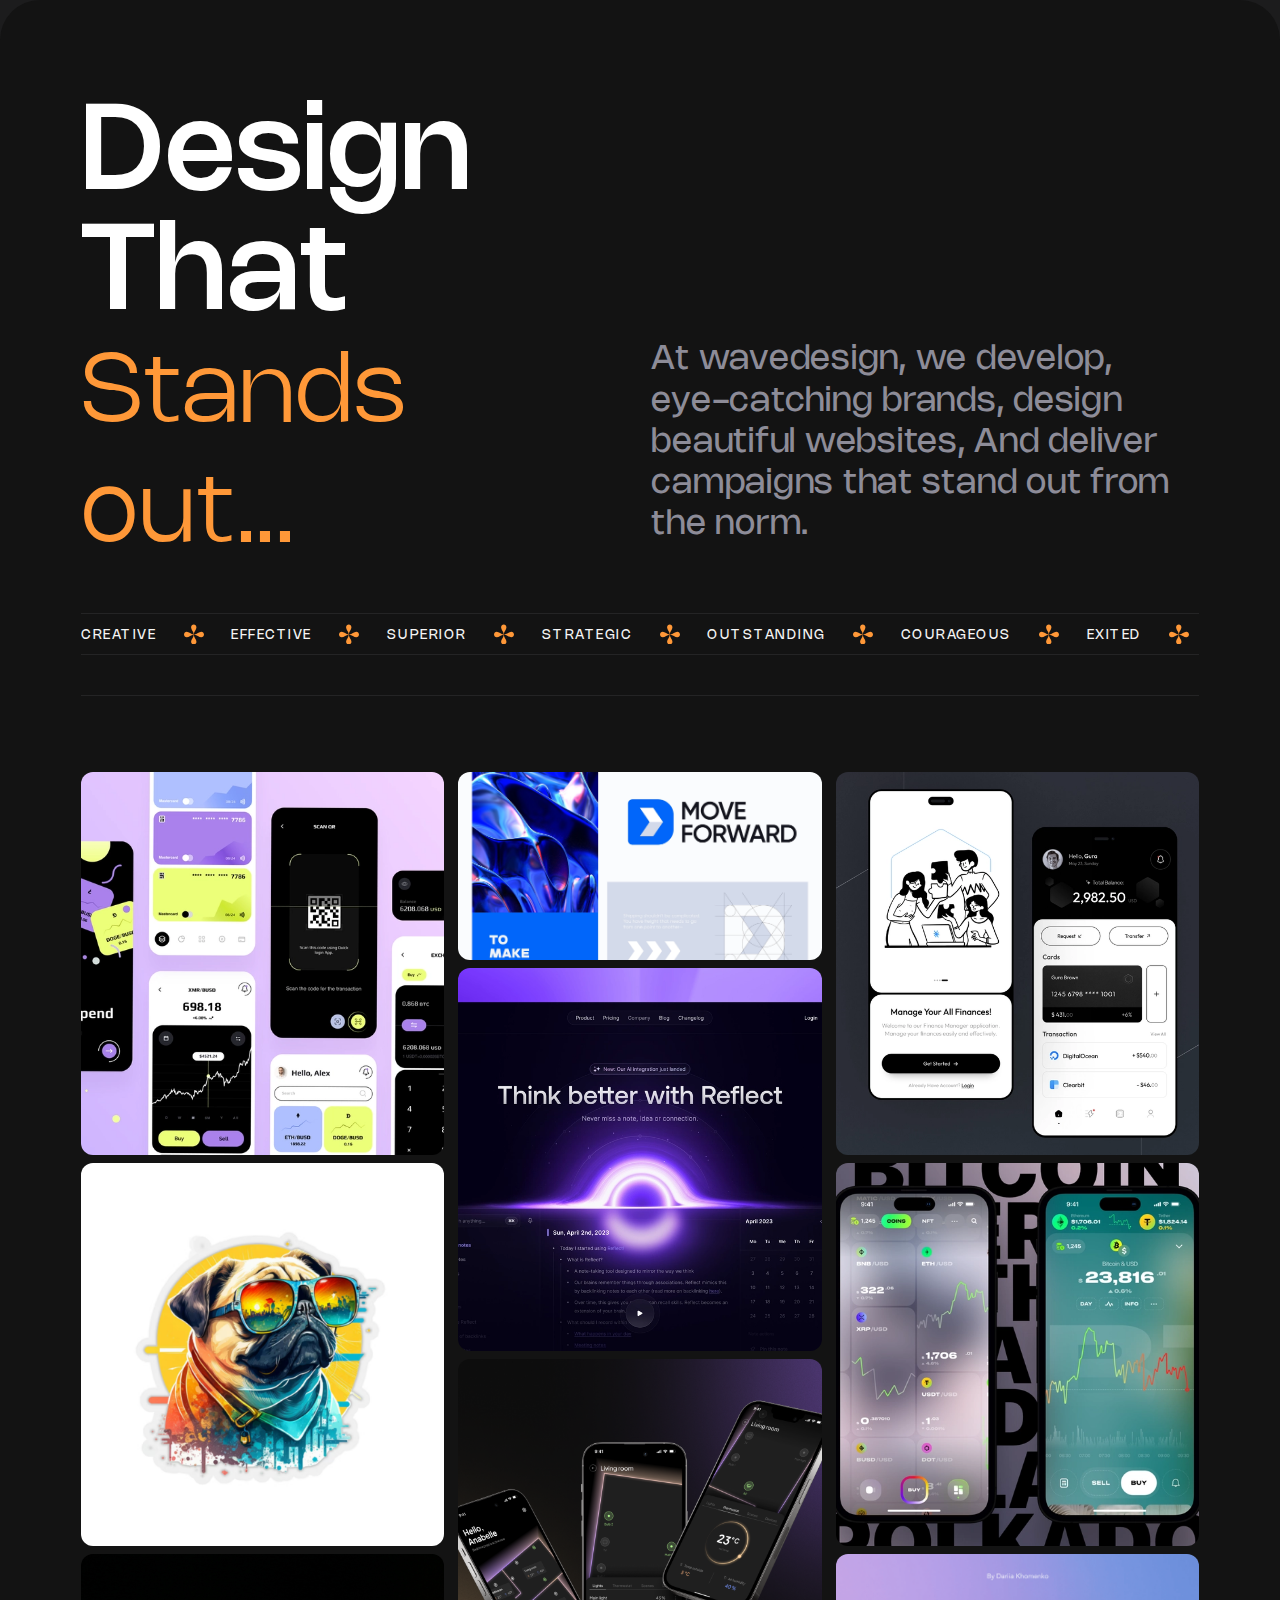
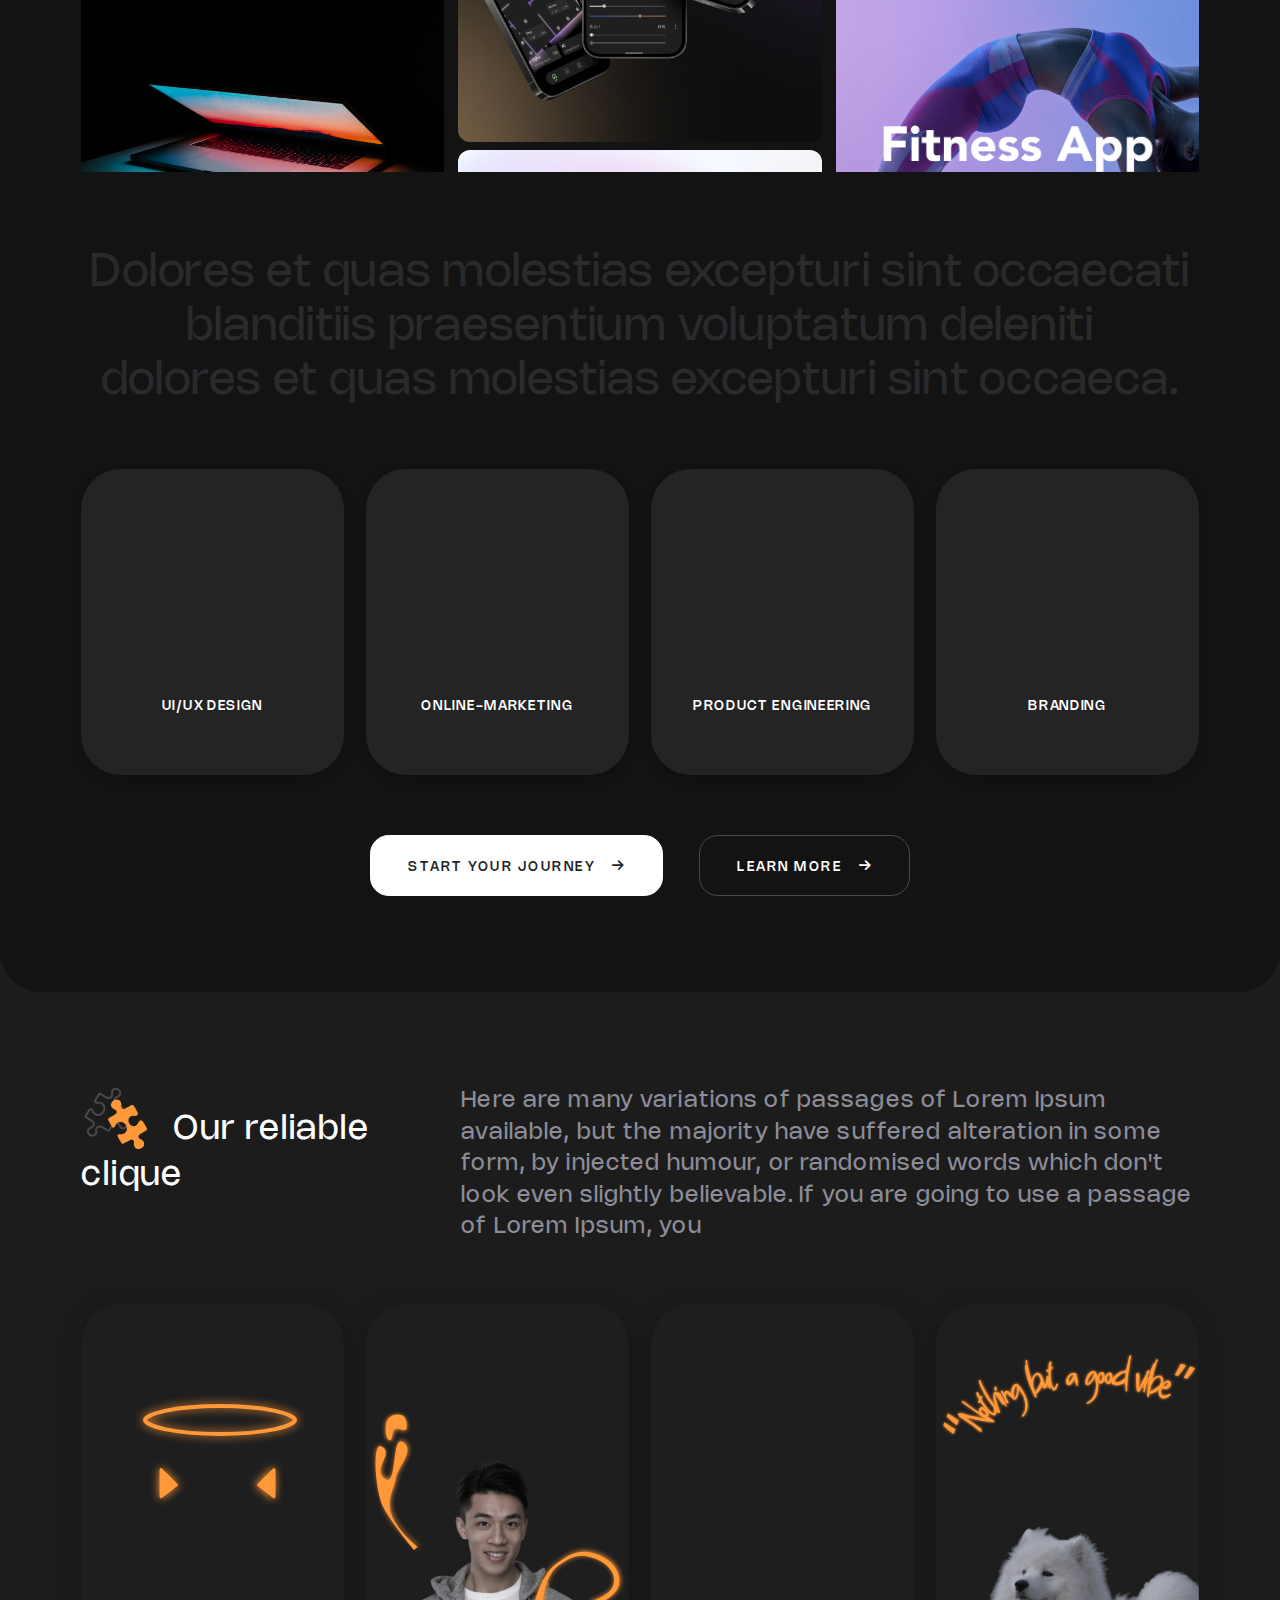
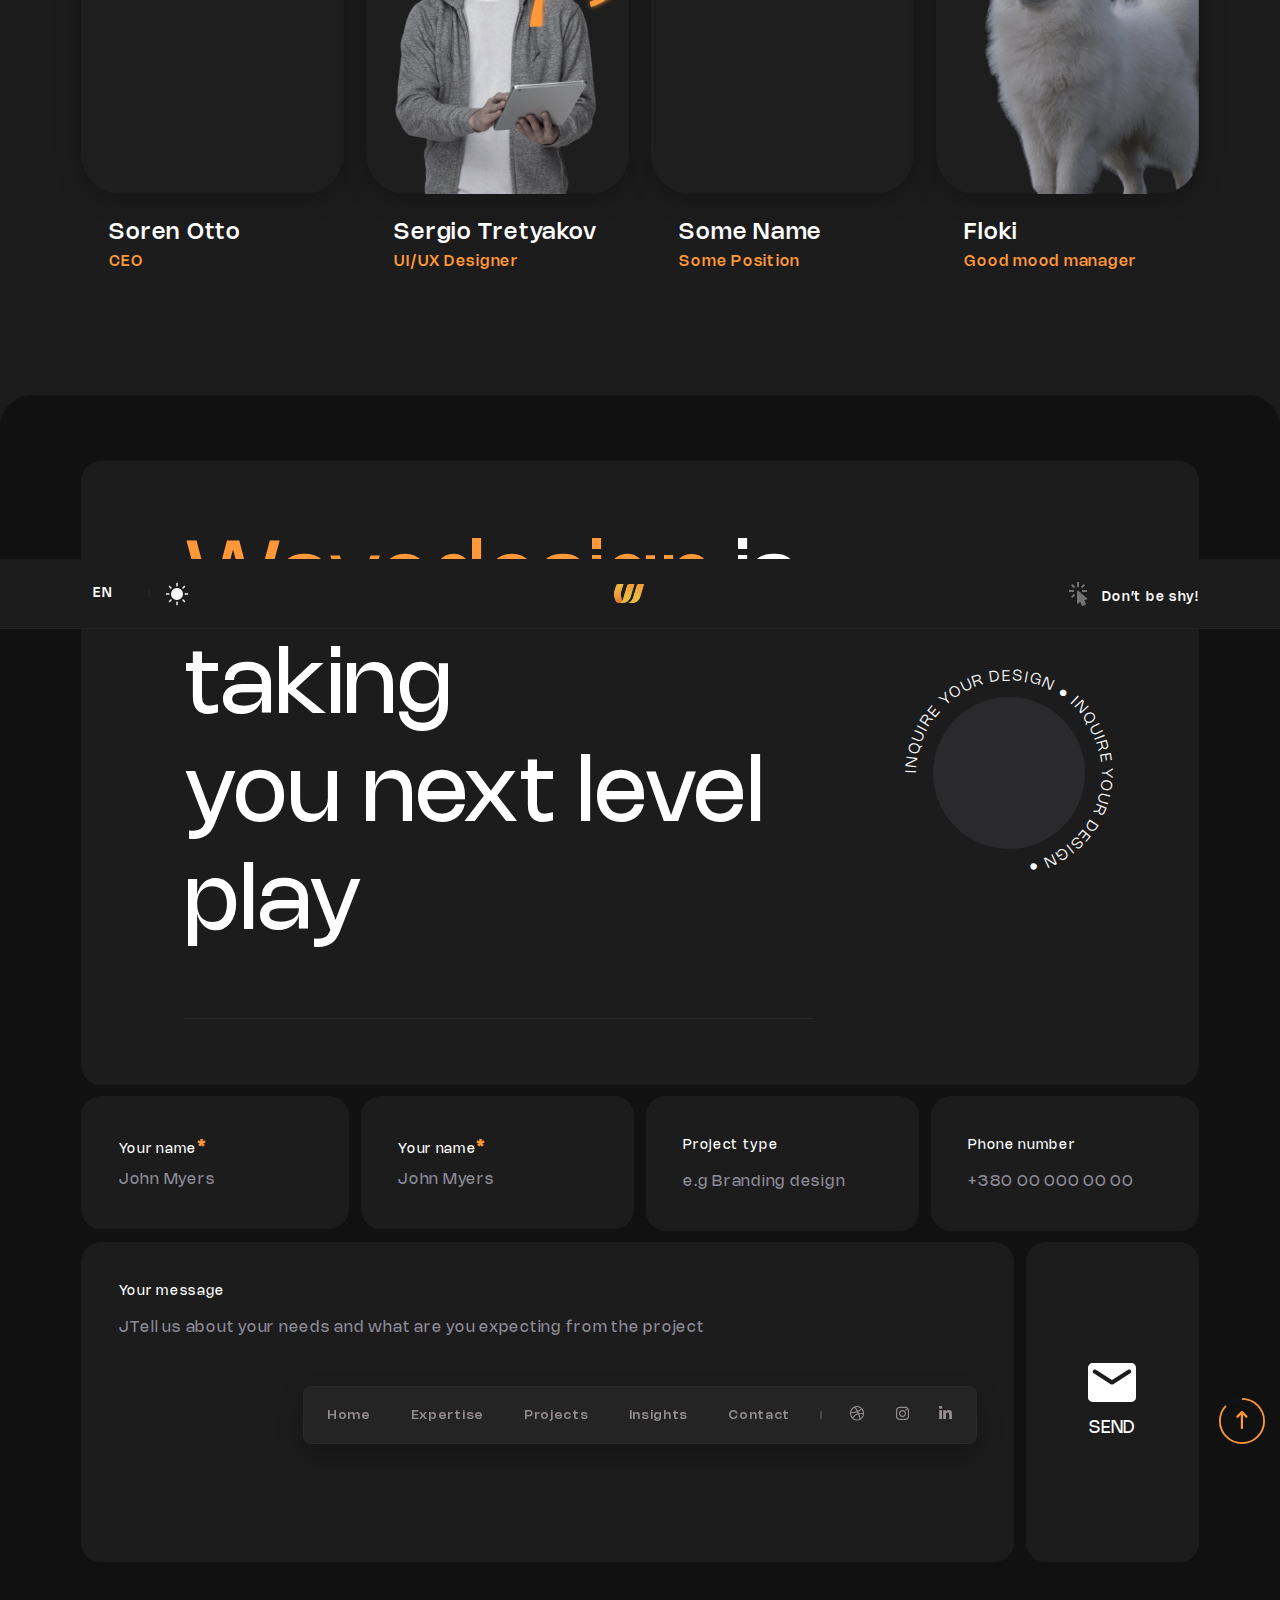
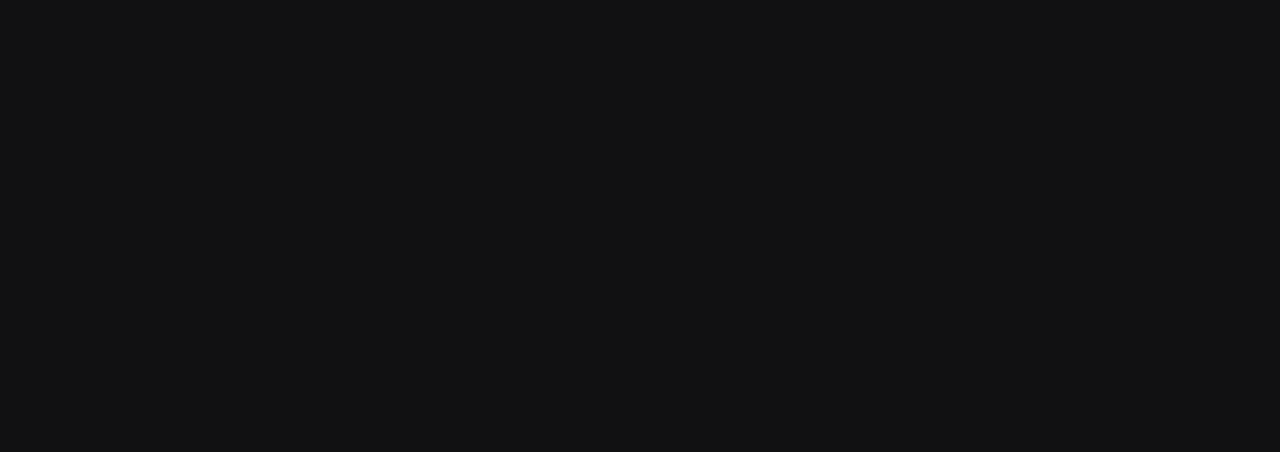
==== commit 94e3b70d: "light mode version 2" ====
--- a/agency.html
+++ b/agency.html
@@ -374,7 +374,7 @@
                         <div class="roket wow fadeInRight">
                             <div class="circle circle_sec">
                                 <div class="roket-sec">
-                                    <lottie-player src="assets/img/roket.json" background="transparent" speed="1"
+                                    <lottie-player src="assets/img/json/roket.json" background="transparent" speed="1"
                                         style="width: 100px; height: 100px;" loop autoplay></lottie-player>
                                 </div>
 
--- a/assets/css/style.min.css
+++ b/assets/css/style.min.css
@@ -673,19 +673,22 @@
 }
 
 .light {
-  background-color: #ffffff;
+  background-color: #E6E3E3;
 }
 .light .header-lgTheme .lauguage select,
-.light .footer,
 .light .header,
-.light .mainNav ul,
-.light .count-box .box,
 .light .count-box .box .top span.circle:first-child,
 .light .bordeRadius:before,
 .light .contact-header,
 .light .contact-form .form-group,
 .light .contact-form .form-group .btn-submit.disabled,
 .light .contact-form .form-group .btn-submit[disabled] {
+  background-color: #E6E3E3;
+}
+.light .count-box .box,
+.light .mainNav ul,
+.light .footer,
+.light .bg_black {
   background-color: #ffffff;
 }
 .light .mainNav ul {
@@ -700,8 +703,6 @@
 .light .heading h4,
 .light .heading h3,
 .light .footer-logo h6,
-.light .slider-home .item-content p,
-.light .slider-home .item-content h2,
 .light .mainNav ul li a,
 .light .about-content h3.color,
 .light .count-box .box4 p,
@@ -747,13 +748,13 @@
 .light .banner-agency h1,
 .light .agency-slide ul li a,
 .light .agc2-box h3 {
-  color: #717171;
+  color: #48484E;
 }
 .light .contact-form .form-group .btn-submit img {
   filter: invert(50%);
 }
 .light .circle_sec svg textPath {
-  fill: #717171;
+  fill: #48484E;
 }
 .light .about-content h3 {
   color: #dbdbdb;
@@ -773,15 +774,6 @@
 .light .prgass-section.active::before {
   color: #ffffff;
   background-color: #242425;
-}
-.light .btn-custom {
-  color: #717171;
-  background-color: transparent;
-  border-color: #717171;
-}
-.light .btn-custom:hover {
-  color: #ffffff;
-  background-color: #717171;
 }
 .light .select-selected.select-arrow-active,
 .light .select-items,
@@ -798,7 +790,6 @@
 .light .agency-slide {
   border-color: #717171;
 }
-.light .service,
 .light .support-content,
 .light .contact,
 .light .meta ul li a,
@@ -817,7 +808,7 @@
 .light .contact-header .heading .line,
 .light .bg-blk,
 .light .agc2-box .img-style {
-  background-color: #d8d8d8;
+  background-color: #ffffff;
 }
 .light .service_page-box,
 .light .header.sticky,
@@ -827,9 +818,6 @@
 .light .contactPage-sec .box-border {
   border-color: #d8d8d8;
 }
-.light .bg_black {
-  background-color: #F5F5F5;
-}
 .light .text-carousel {
   background-image: url(../img/bg-slider-wh.png);
   border-radius: 48px 48px 0 0;
@@ -840,19 +828,70 @@
 }
 .light .divider,
 .light .prgass-section .act_dot .dot {
-  border-color: #717171;
-}
-.light .slider-home .item:after {
-  background: linear-gradient(0deg, rgba(255, 255, 255, 0.8), rgba(255, 255, 255, 0.8));
+  border-color: #48484E;
 }
 .light .support-img {
-  background: linear-gradient(0deg, #d8d8d8, #d8d8d8), linear-gradient(0deg, #DEE4F2, #DEE4F2);
+  background-image: linear-gradient(0deg, #DEE4F2, #DEE4F2);
 }
 .light .count-box .box .top span.circle:nth-child(2) {
-  background: radial-gradient(50% 50% at 50% 50%, rgb(242, 242, 242) 41.71%, rgb(255, 255, 255) 100%);
+  background: radial-gradient(50% 50% at 50% 50%, rgba(0, 0, 0, 0) 41.71%, rgba(0, 0, 0, 0.05) 100%);
 }
 .light .count-box .box .top span.circle:nth-child(3) {
-  background: radial-gradient(50% 50% at 50% 50%, rgb(227, 227, 227) 50%, rgb(242, 242, 242) 100%);
+  background: radial-gradient(50% 50% at 50% 50%, rgba(0, 0, 0, 0) 61.98%, rgba(0, 0, 0, 0.04) 100%);
+}
+
+.light .btn-custom,
+.light .about-content .btn-custom:hover {
+  background-color: #2A2A2C;
+}
+.light .about-content .btn-custom,
+.light .support-img .btn-custom:hover,
+.light .btn-custom:hover {
+  background-color: #FF9838;
+}
+.light .btn-custom {
+  color: #ffffff;
+}
+.light .btn-custom {
+  border-color: #E6E3E3;
+}
+.light .support-img .btn-custom {
+  background-color: #1C1C1D;
+}
+.light .slider-home .item-content a {
+  background-color: transparent;
+}
+.light .support-content ul.design-layout li a,
+.light .support-inline .support-content-img,
+.light .service {
+  background-color: #F5F5F5;
+}
+.light .support-wave span:first-child {
+  background-color: #D7DAE6;
+}
+.light .support-wave span:nth-child(2) {
+  background: radial-gradient(50% 50% at 50% 50%, rgba(0, 0, 0, 0) 41.71%, rgba(0, 0, 0, 0.05) 100%);
+}
+.light .support-wave span:nth-child(3) {
+  background: radial-gradient(50% 50% at 50% 50%, rgba(0, 0, 0, 0) 61.98%, rgba(0, 0, 0, 0.04) 100%);
+}
+.light .support-wave span:nth-child(4) {
+  background: radial-gradient(50% 50% at 50% 50%, rgba(0, 0, 0, 0) 62.5%, rgba(0, 0, 0, 0.02) 100%);
+}
+.light .project-grid {
+  background: #ffffff;
+  box-shadow: 0px 2px 12px rgba(17, 17, 32, 0.08);
+  border-radius: 1.25rem;
+  padding: 12px;
+}
+.light .meta {
+  margin-bottom: 0;
+}
+.light .service-box {
+  display: none;
+}
+.light .service-box.blkImg {
+  display: flex;
 }
 
 /*=====================================================================
@@ -1154,39 +1193,6 @@
   position: absolute;
   bottom: -40px;
   left: 0;
-}
-
-.service {
-  text-align: center;
-  background: #242425;
-  box-shadow: 0px 4px 12px rgba(0, 0, 0, 0.25);
-  border-radius: 40px;
-  height: 20.375rem;
-  margin: 4rem 0;
-}
-.service-box {
-  display: flex;
-  flex-direction: column;
-  gap: 4rem;
-  height: 100%;
-  justify-content: center;
-  cursor: pointer;
-}
-.service-box .img-style {
-  width: 116px;
-  height: 116px;
-  margin: 0 auto;
-}
-.service-box .img-style img {
-  transition: 0.5s;
-}
-.service-box h6 {
-  color: #ffffff;
-  font-family: "Nohemi-Medium";
-  text-transform: uppercase;
-}
-.service-box:hover .img-style img {
-  scale: 1.1;
 }
 
 .aboutService .container-fluid {
@@ -3085,6 +3091,8 @@
   border-radius: 1.25rem;
   padding: 6.875rem;
   margin-bottom: 1rem;
+  position: relative;
+  overflow: hidden;
 }
 .support-content h3 {
   font-size: 3rem;
@@ -3191,6 +3199,44 @@
 .support-send button:hover {
   background-color: #1C1C1D;
 }
+.support-wave {
+  position: absolute;
+  right: 5%;
+  top: 9%;
+}
+.support-wave span {
+  border-radius: 100%;
+  -webkit-border-radius: 100%;
+  -ms-border-radius: 100%;
+  -moz-border-radius: 100%;
+  -o-border-radius: 100%;
+  display: block;
+  position: absolute;
+  top: 50%;
+  left: 50%;
+  transform: translate(-50%, -50%);
+}
+.support-wave span:first-child {
+  width: 1.7rem;
+  height: 1.7rem;
+  background: #48484E;
+}
+.support-wave span:nth-child(2) {
+  width: 11.9rem;
+  height: 11.9rem;
+  background: radial-gradient(50% 50% at 50% 50%, rgba(255, 255, 255, 0) 41.71%, rgba(255, 255, 255, 0.05) 100%);
+}
+.support-wave span:nth-child(3) {
+  width: 20.196rem;
+  height: 20.196rem;
+  background: radial-gradient(50% 50% at 50% 50%, rgba(255, 255, 255, 0) 61.98%, rgba(255, 255, 255, 0.04) 100%);
+}
+.support-wave span:nth-child(4) {
+  width: 29.125rem;
+  height: 29.125rem;
+  background: radial-gradient(50% 50% at 50% 50%, rgba(255, 255, 255, 0) 62.5%, rgba(255, 255, 255, 0.02) 100%);
+}
+
 /*=====================================================================
 ==========================   Agency scss  =========================
 ========================================================================*/
@@ -3373,6 +3419,41 @@
 /*=====================================================================
 ==========================   Service scss  =========================
 ========================================================================*/
+.service {
+  text-align: center;
+  background: #242425;
+  box-shadow: 0px 4px 12px rgba(0, 0, 0, 0.25);
+  border-radius: 40px;
+  height: 20.375rem;
+  margin: 4rem 0;
+}
+.service-box {
+  display: flex;
+  flex-direction: column;
+  gap: 4rem;
+  height: 100%;
+  justify-content: center;
+  cursor: pointer;
+}
+.service-box.blkImg {
+  display: none;
+}
+.service-box .img-style {
+  width: 116px;
+  height: 116px;
+  margin: 0 auto;
+}
+.service-box .img-style img {
+  transition: 0.5s;
+}
+.service-box h6 {
+  color: #ffffff;
+  font-family: "Nohemi-Medium";
+  text-transform: uppercase;
+}
+.service-box:hover .img-style img {
+  scale: 1.1;
+}
 .service_page-box {
   display: flex;
   gap: 4.5rem;
@@ -3455,6 +3536,7 @@
 }
 .work-sec-box {
   height: 100%;
+  margin: 0 auto;
 }
 .work-sec a {
   display: block;
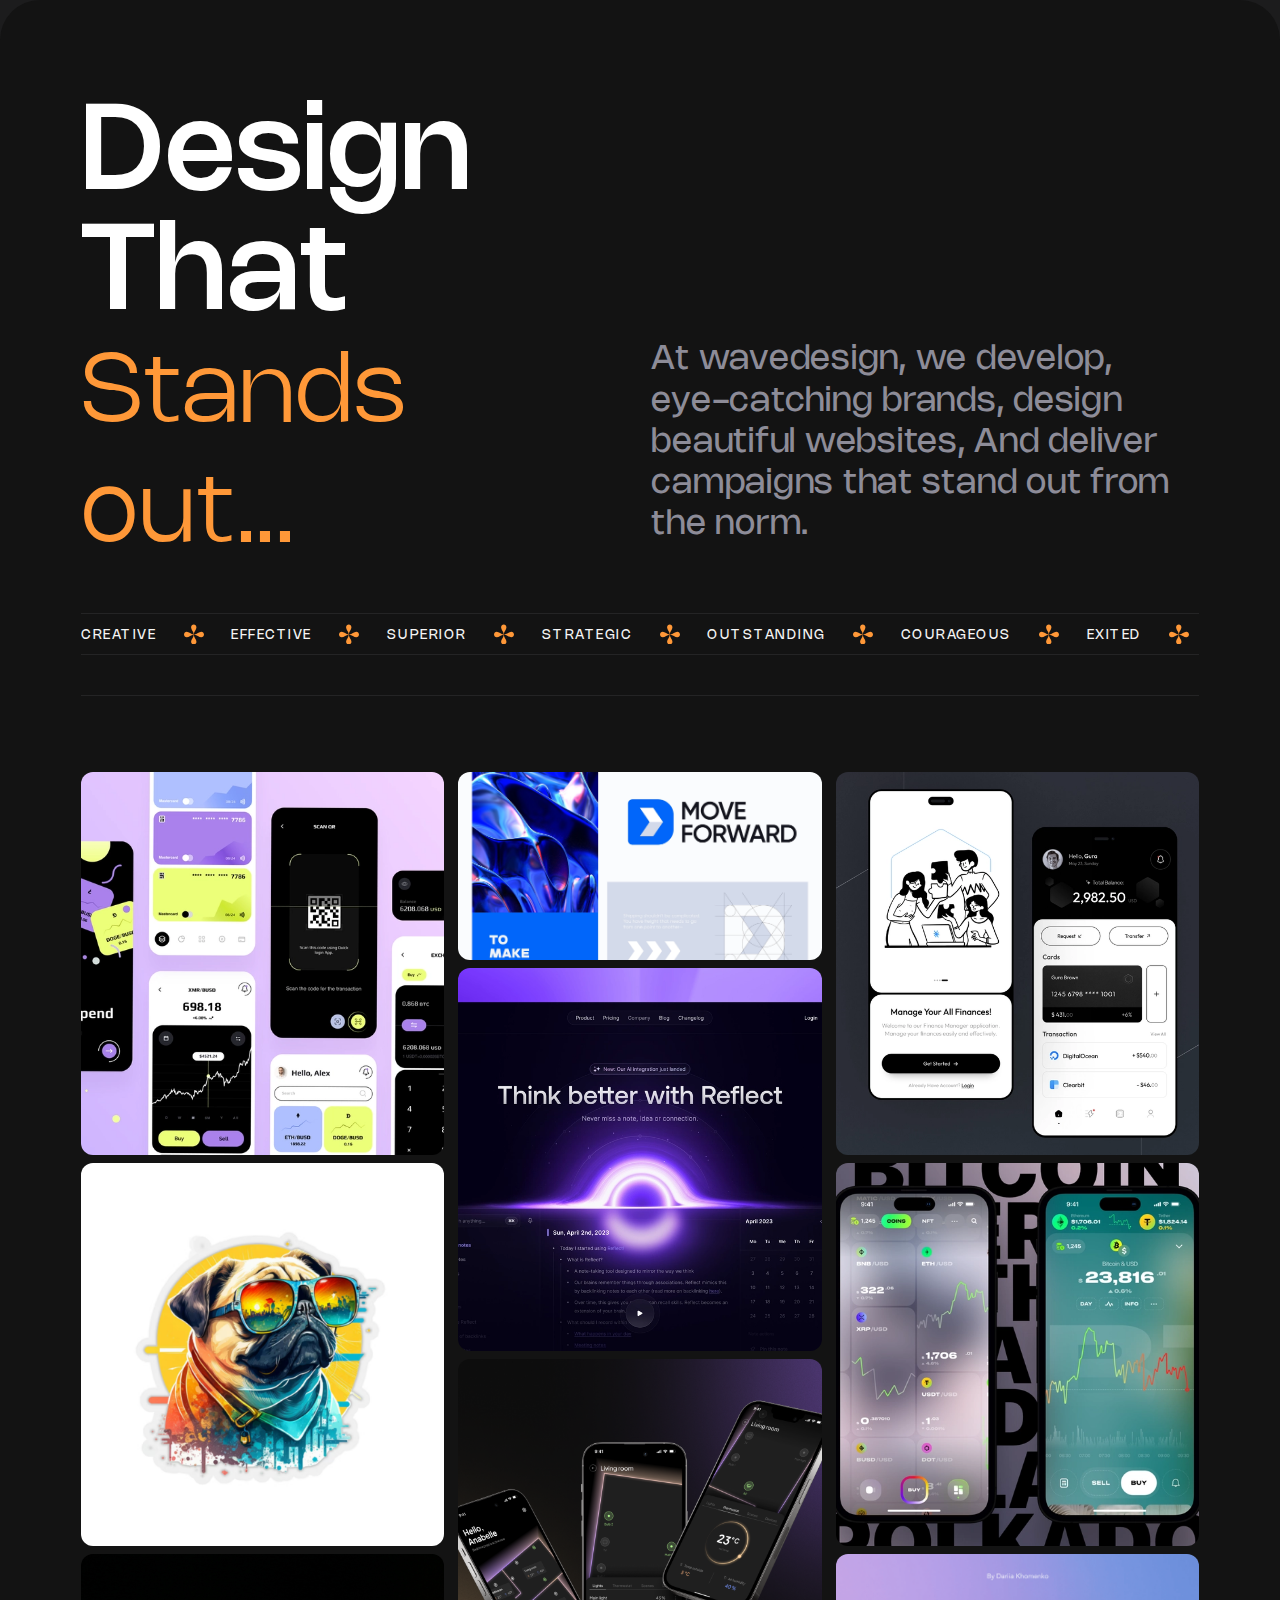
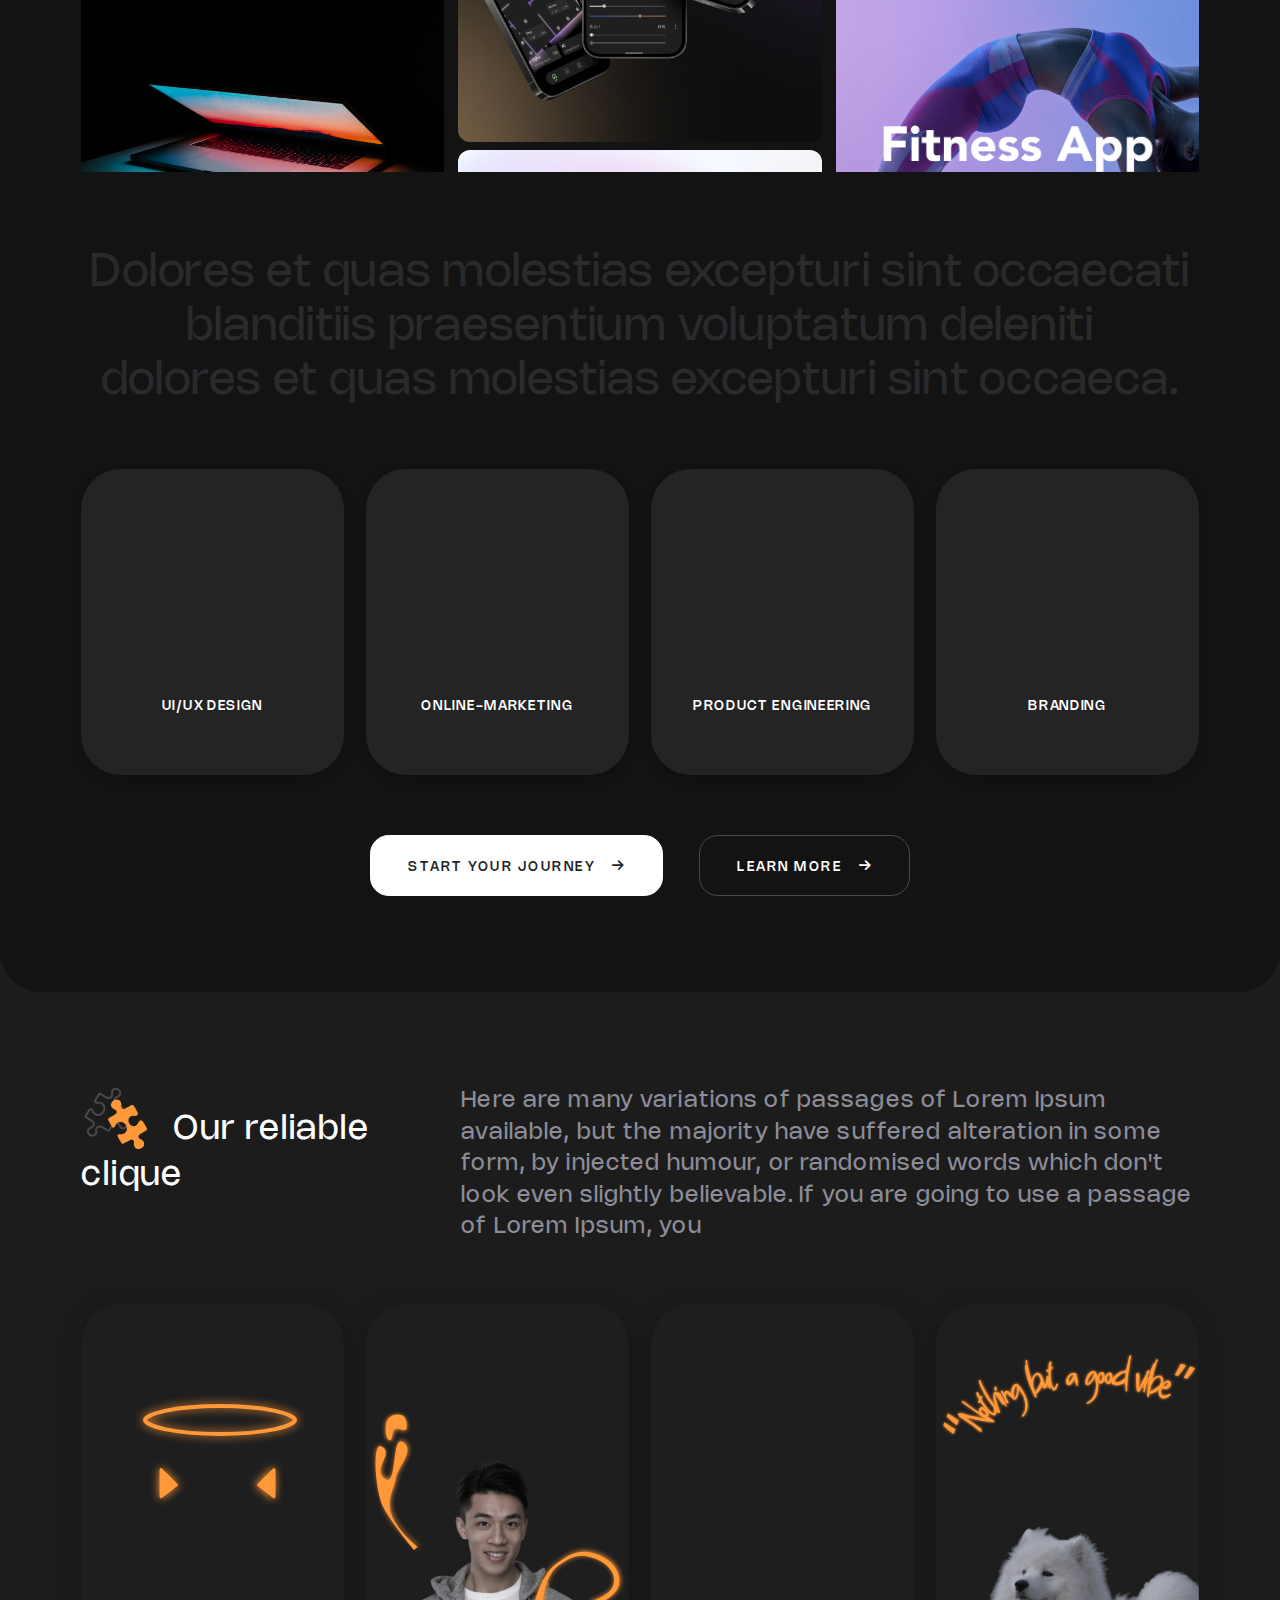
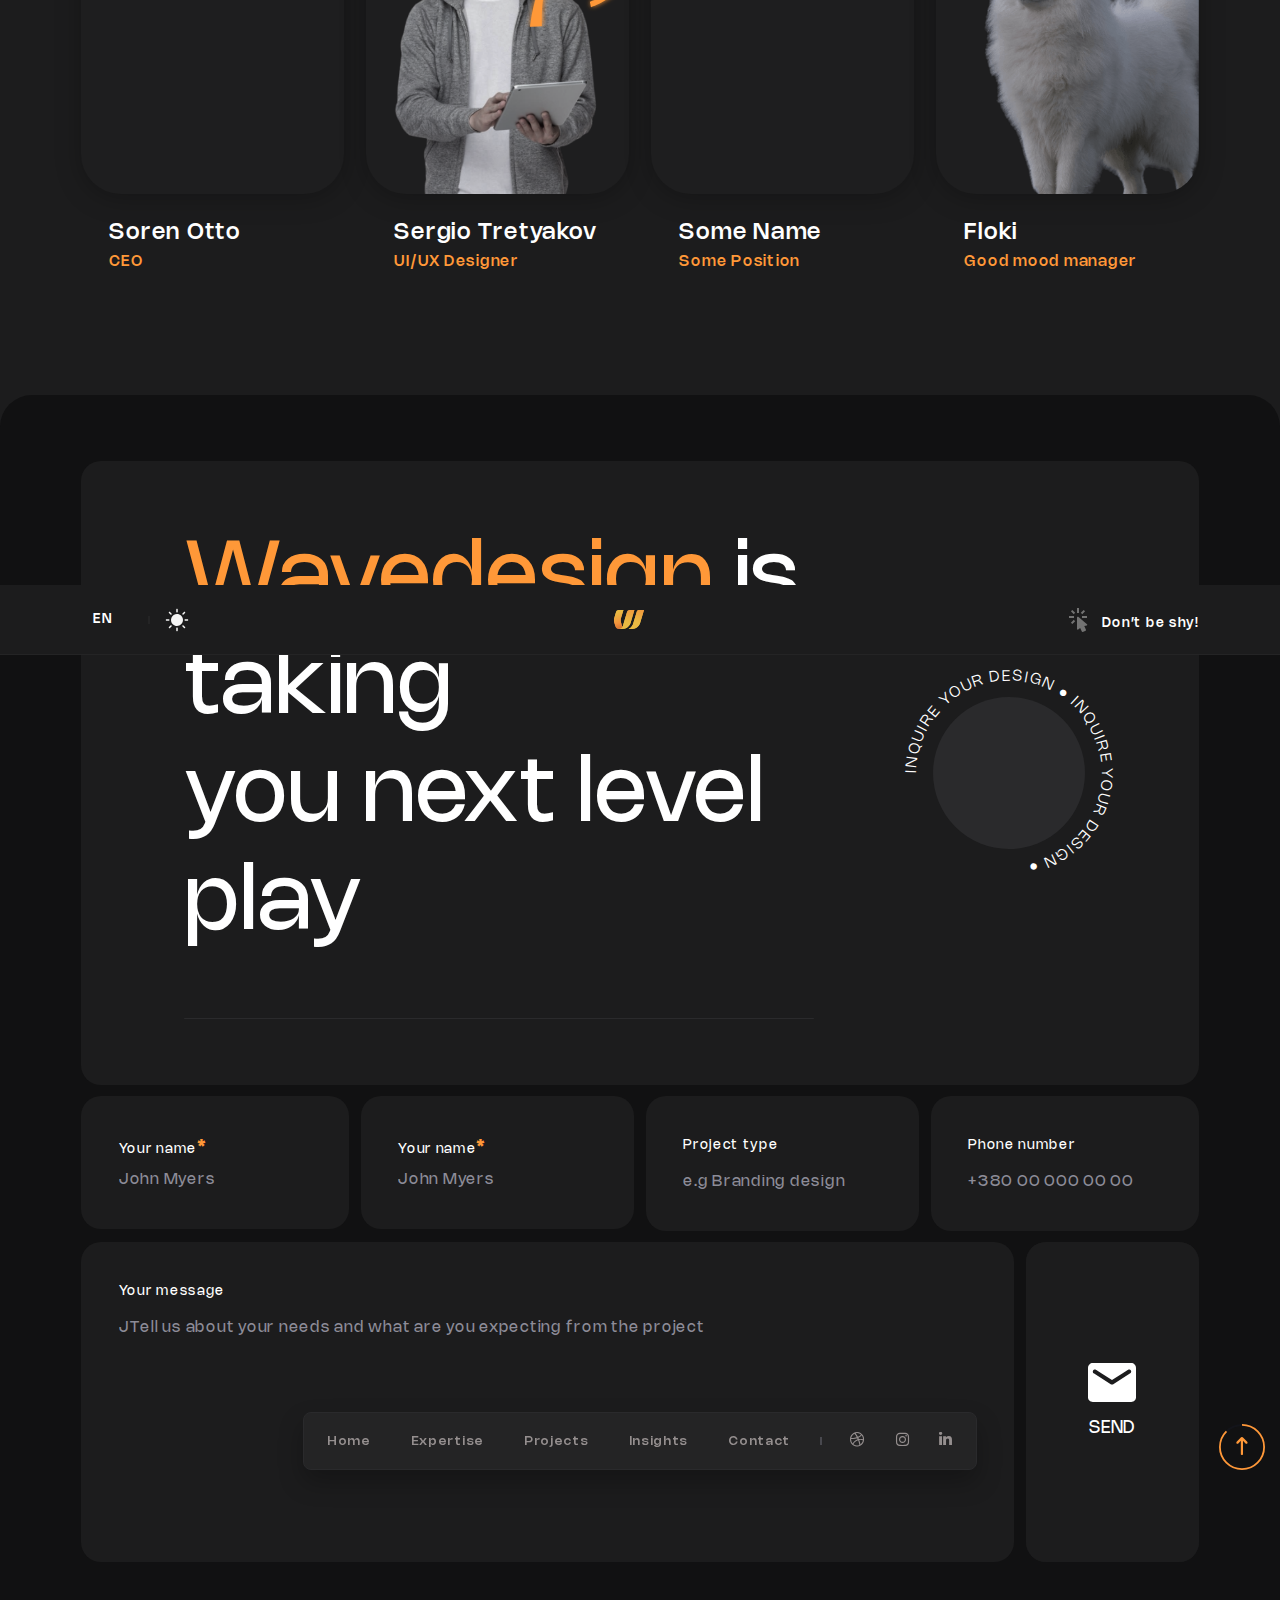
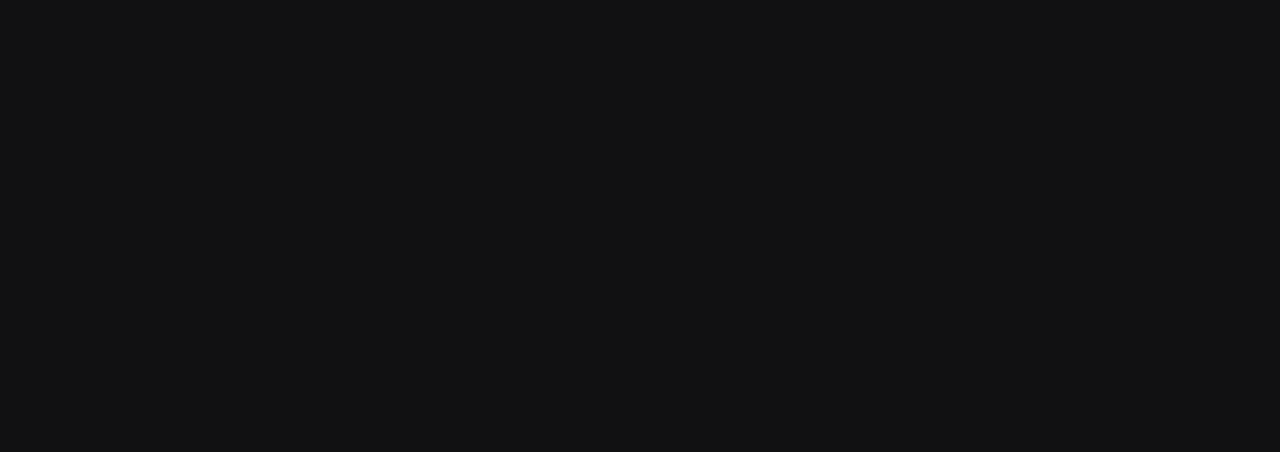
==== commit bec82580: "json-file uplad" ====
--- a/agency.html
+++ b/agency.html
@@ -202,47 +202,79 @@
 
             <div class="row">
                 <div class="col-md-6 col-lg-3">
-                    <div class="service wow fadeInUp">
+                    <div class="service  wow fadeInUp">
                         <div class="service-box">
                             <div class="img-style">
-                                <lottie-player class="lottie" src="assets/img/responsive.json" background="transparent"
+                                <lottie-player class="lottie" src="assets/img/json/responsive.json"
+                                    background="transparent" speed="1" loop></lottie-player>
+                            </div>
+                            <h6>ui/ux design</h6>
+                        </div>
+
+                        <div class="service-box blkImg">
+                            <div class="img-style">
+                                <lottie-player class="lottie" src="assets/img/json/responsive-black.json"
+                                    background="transparent" speed="1" loop autoplay></lottie-player>
+                            </div>
+                            <h6>ui/ux design</h6>
+                        </div>
+                    </div>
+                </div>
+
+                <div class="col-md-6 col-lg-3">
+                    <div class="service  wow fadeInUp">
+                        <div class="service-box">
+                            <div class="img-style">
+                                <lottie-player class="lottie" src="assets/img/json/startup.json"
+                                    background="transparent" speed="1" loop></lottie-player>
+                            </div>
+                            <h6>Online-Marketing</h6>
+                        </div>
+
+                        <div class="service-box blkImg">
+                            <div class="img-style">
+                                <lottie-player class="lottie" src="assets/img/json/startup-black.json"
+                                    background="transparent" speed="1" loop autoplay></lottie-player>
+                            </div>
+                            <h6>Online-Marketing</h6>
+                        </div>
+                    </div>
+                </div>
+
+                <div class="col-md-6 col-lg-3">
+                    <div class="service  wow fadeInUp">
+                        <div class="service-box">
+                            <div class="img-style">
+                                <lottie-player class="lottie" src="assets/img/json/html.json" background="transparent"
                                     speed="1" loop></lottie-player>
                             </div>
-                            <h6>ui/ux design</h6>
+                            <h6>Product Engineering</h6>
+                        </div>
+
+                        <div class="service-box blkImg">
+                            <div class="img-style">
+                                <lottie-player class="lottie" src="assets/img/json/html-black.json"
+                                    background="transparent" speed="1" loop autoplay></lottie-player>
+                            </div>
+                            <h6>Product Engineering</h6>
                         </div>
                     </div>
                 </div>
 
                 <div class="col-md-6 col-lg-3">
-                    <div class="service wow fadeInUp">
+                    <div class="service  wow fadeInUp">
                         <div class="service-box">
                             <div class="img-style">
-                                <lottie-player class="lottie" src="assets/img/startup.json" background="transparent"
-                                    speed="1" loop></lottie-player>
-                            </div>
-                            <h6>Online-Marketing</h6>
-                        </div>
-                    </div>
-                </div>
-
-                <div class="col-md-6 col-lg-3">
-                    <div class="service wow fadeInUp">
-                        <div class="service-box">
-                            <div class="img-style">
-                                <lottie-player class="lottie" src="assets/img/html.json" background="transparent"
-                                    speed="1" loop></lottie-player>
-                            </div>
-                            <h6>Product Engineering</h6>
-                        </div>
-                    </div>
-                </div>
-
-                <div class="col-md-6 col-lg-3">
-                    <div class="service wow fadeInUp">
-                        <div class="service-box">
-                            <div class="img-style">
-                                <lottie-player class="lottie" src="assets/img/shooting-star.json"
+                                <lottie-player class="lottie" src="assets/img/json/shooting-star.json"
                                     background="transparent" speed="1" loop></lottie-player>
+                            </div>
+                            <h6>Branding</h6>
+                        </div>
+
+                        <div class="service-box blkImg">
+                            <div class="img-style">
+                                <lottie-player class="lottie" src="assets/img/json/shooting-star-black.json"
+                                    background="transparent" speed="1" loop autoplay></lottie-player>
                             </div>
                             <h6>Branding</h6>
                         </div>
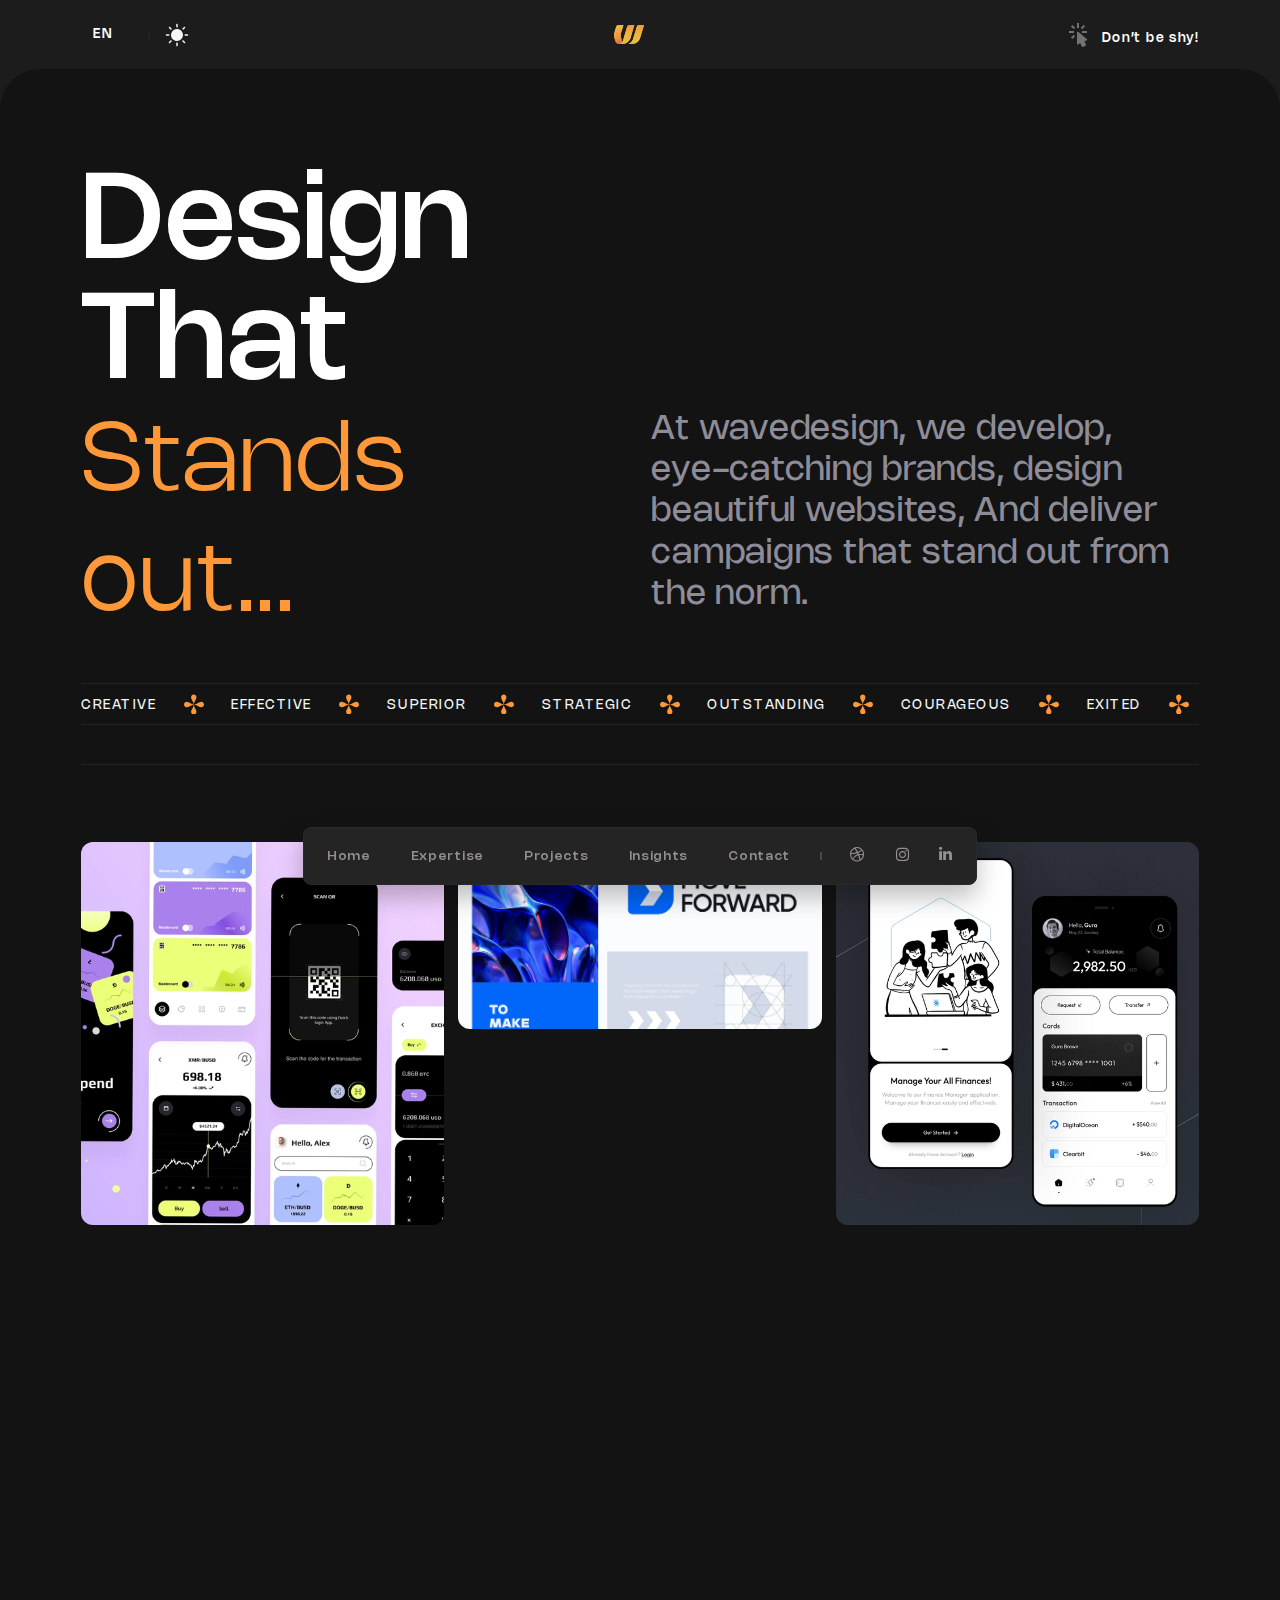
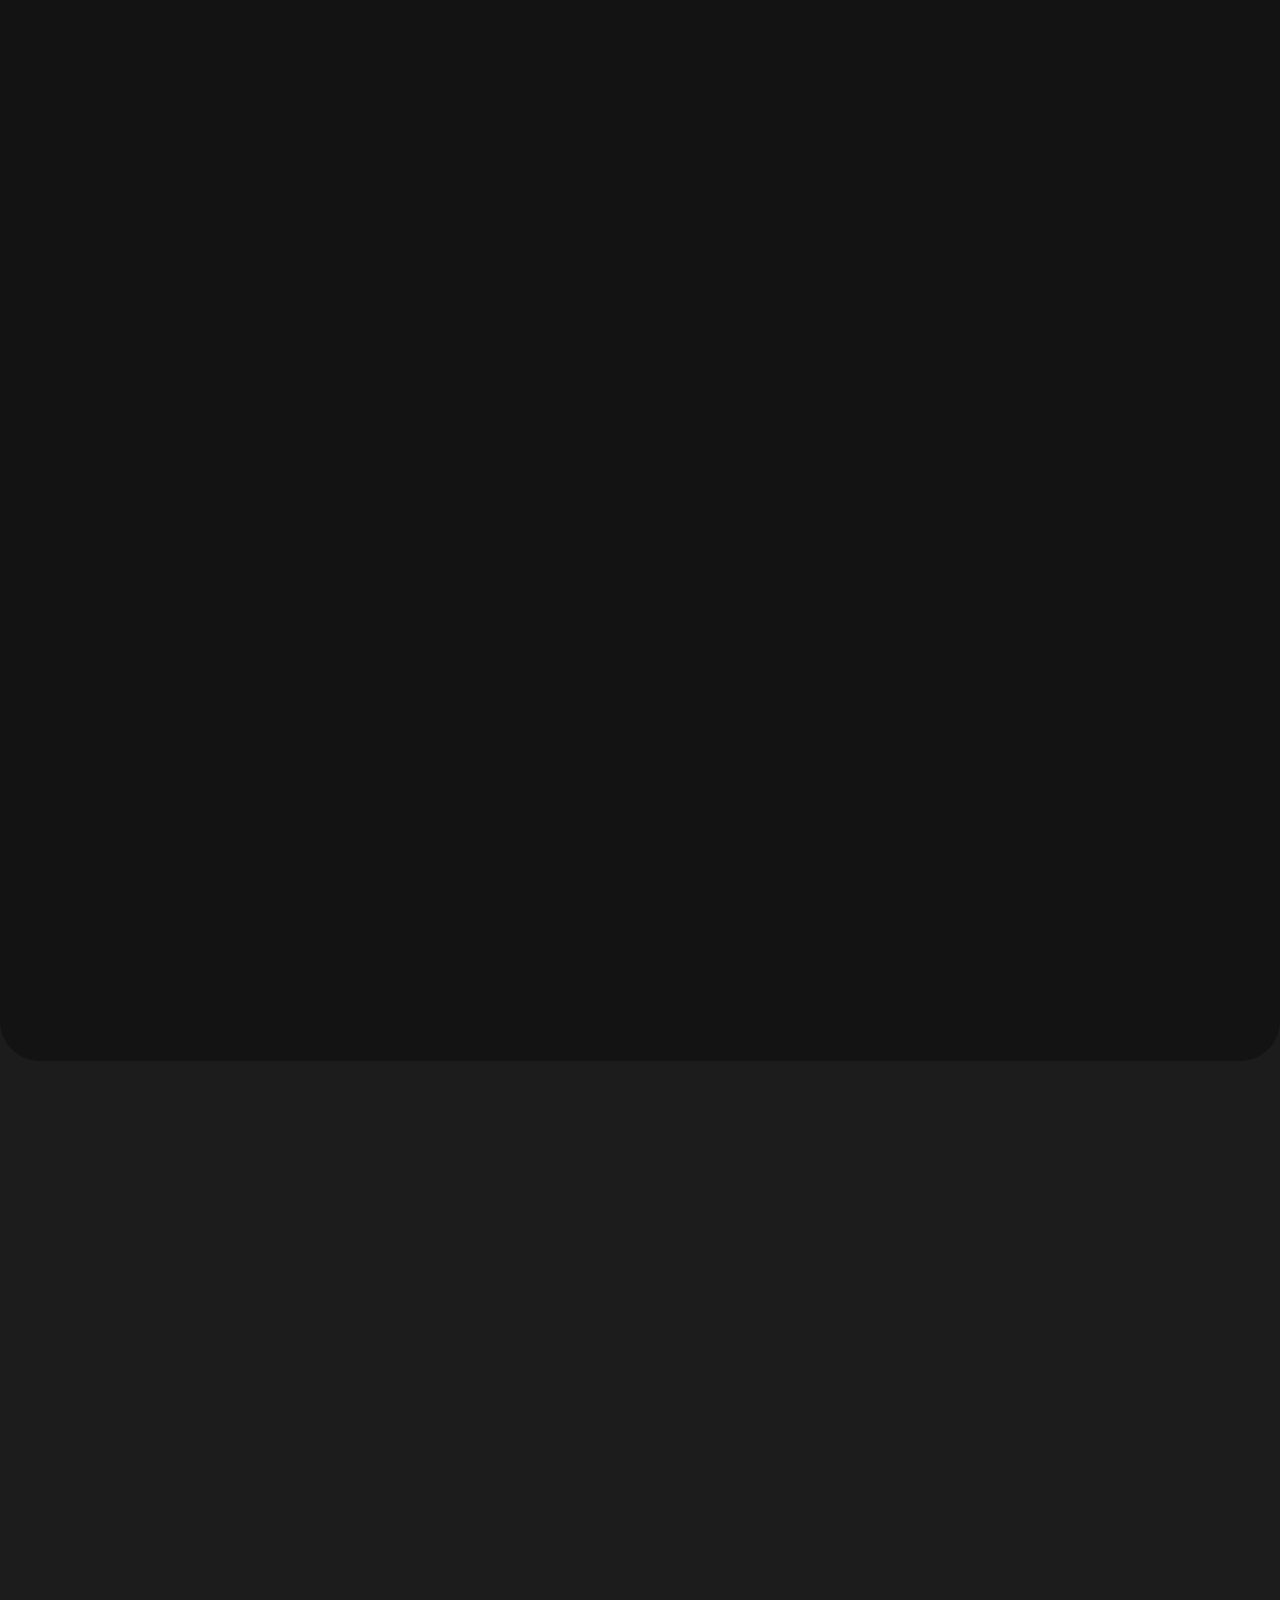
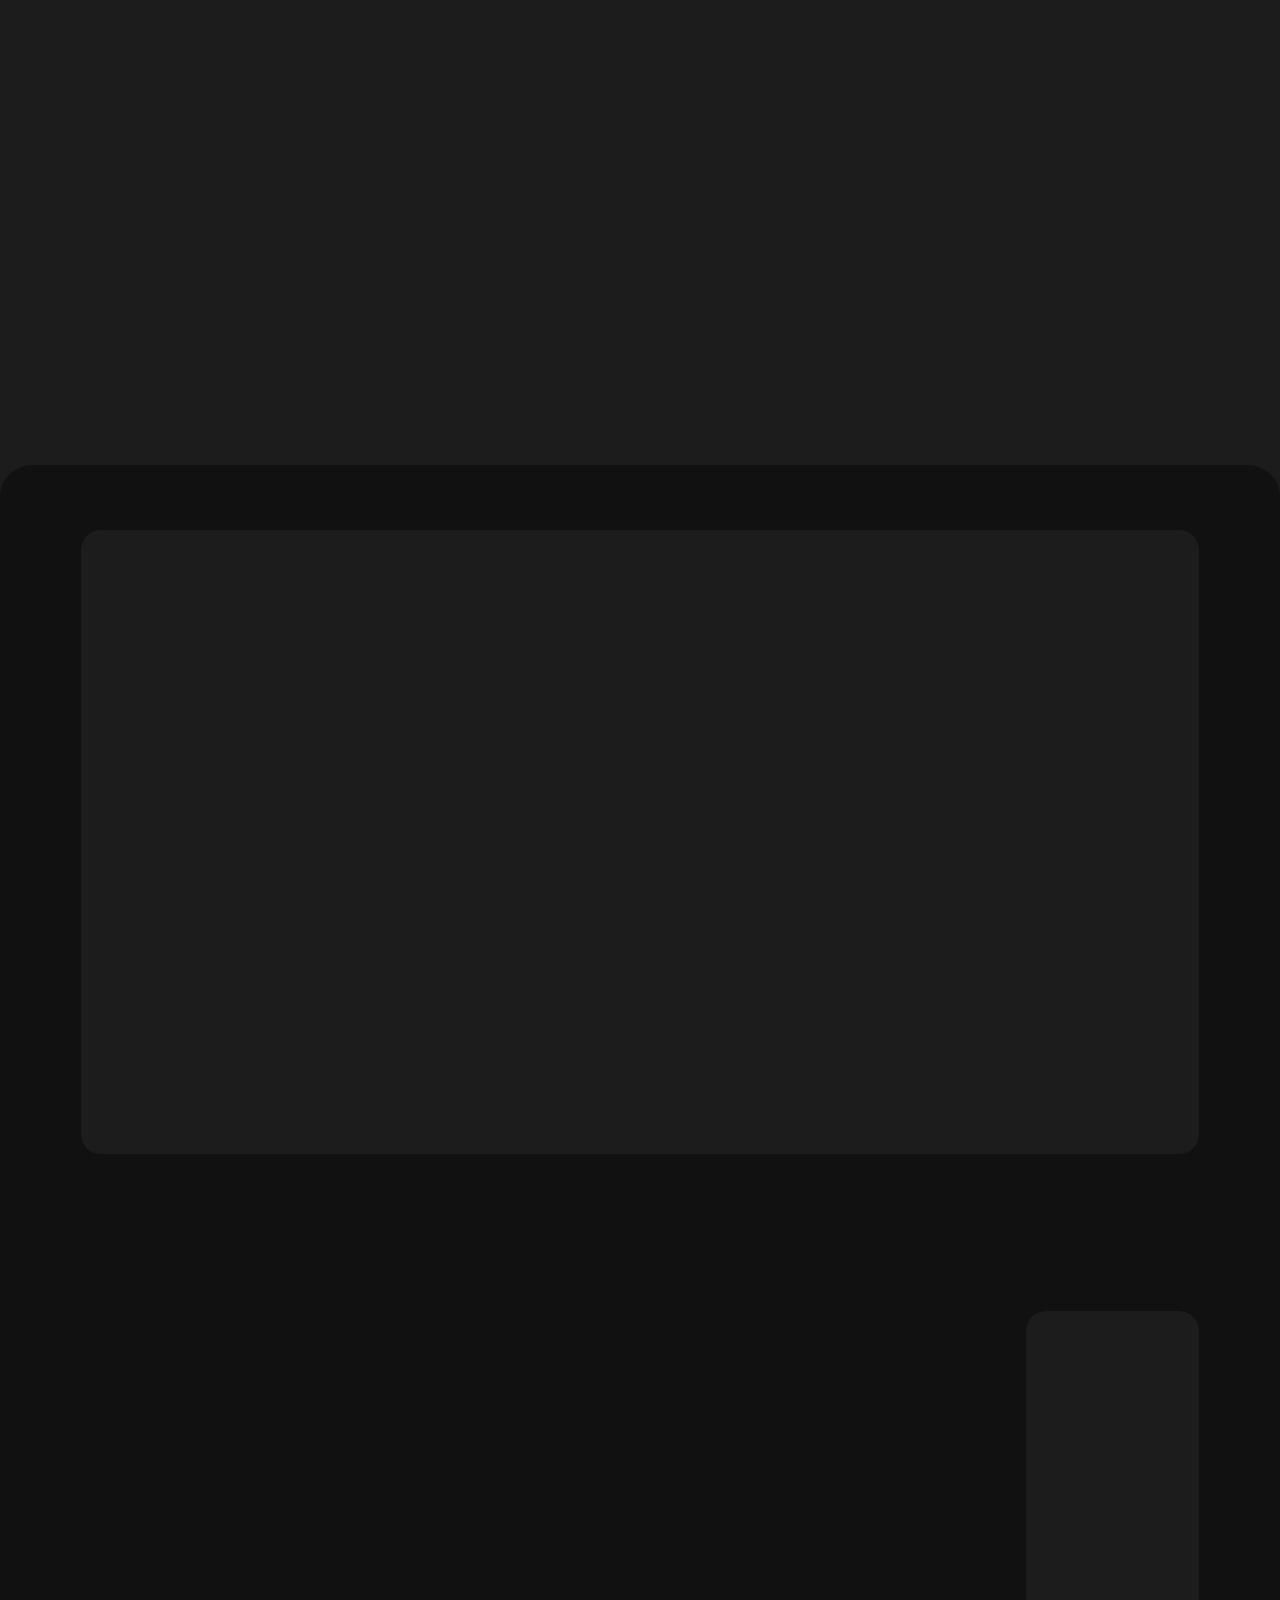
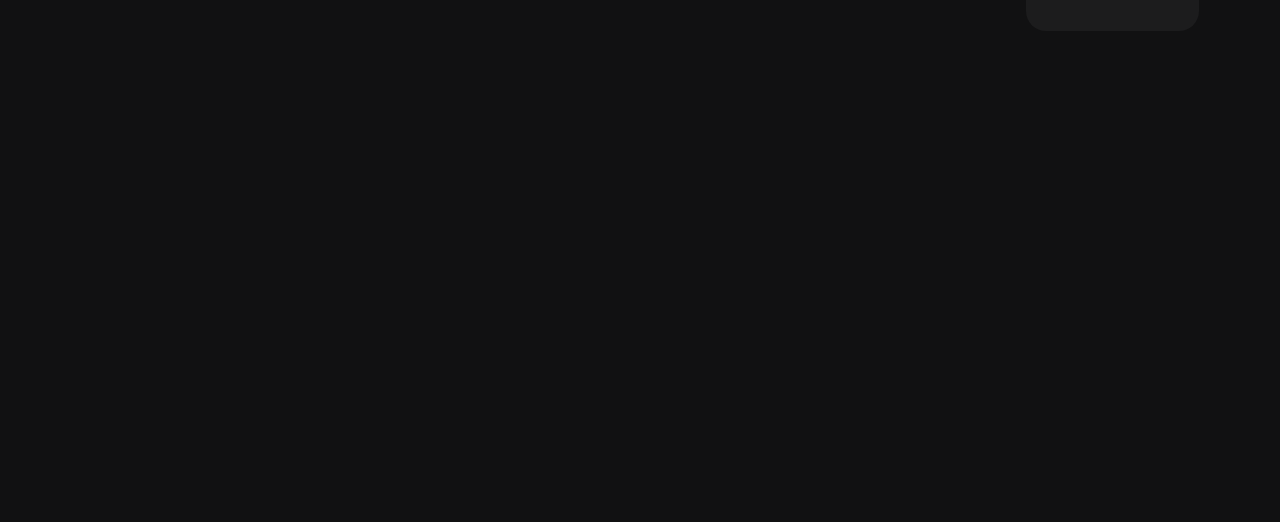
==== commit b678c84c: "responsive-home" ====
--- a/agency.html
+++ b/agency.html
@@ -399,7 +399,7 @@
                 <div class="col-md-12">
                     <div class="contact-header">
                         <div class="heading">
-                            <h1 class="wow fadeInUp"><span>Wavedesign</span> is taking <br>you next level play</h1>
+                            <h2 class="h1 wow fadeInUp"><span>Wavedesign</span> is taking <br>you next level play</h2>
                             <div class="line  wow fadeInLeft"></div>
                         </div>
 
--- a/assets/css/style.min.css
+++ b/assets/css/style.min.css
@@ -59,25 +59,85 @@
 .h1 {
   font-size: 6rem;
 }
+@media (max-width: 767px) {
+  h1,
+  .h1 {
+    font-size: 5rem;
+  }
+}
+@media (max-width: 440px) {
+  h1,
+  .h1 {
+    font-size: 4.5rem;
+  }
+}
 
 h2,
 .h2 {
   font-size: 4.5rem;
 }
+@media (max-width: 767px) {
+  h2,
+  .h2 {
+    font-size: 4rem;
+  }
+}
+@media (max-width: 440px) {
+  h2,
+  .h2 {
+    font-size: 3.5rem;
+  }
+}
 
 h3,
 .h3 {
   font-size: 4rem;
 }
+@media (max-width: 767px) {
+  h3,
+  .h3 {
+    font-size: 3.5rem;
+  }
+}
+@media (max-width: 440px) {
+  h3,
+  .h3 {
+    font-size: 2.25em;
+  }
+}
 
 h4,
 .h4 {
   font-size: 2.25rem;
 }
+@media (max-width: 767px) {
+  h4,
+  .h4 {
+    font-size: 2rem;
+  }
+}
+@media (max-width: 440px) {
+  h4,
+  .h4 {
+    font-size: 1.25em;
+  }
+}
 
 h5,
 .h5 {
   font-size: 1.25rem;
+}
+@media (max-width: 767px) {
+  h5,
+  .h5 {
+    font-size: 1rem;
+  }
+}
+@media (max-width: 440px) {
+  h5,
+  .h5 {
+    font-size: 0.875em;
+  }
 }
 
 h6,
@@ -113,6 +173,11 @@
   visibility: hidden;
   transform: translateY(15px);
   transition: all 200ms linear;
+}
+@media (max-width: 600px) {
+  .progress-wrap {
+    bottom: 70px;
+  }
 }
 .progress-wrap.active-progress {
   opacity: 1;
@@ -494,11 +559,24 @@
 .divider {
   margin-bottom: 6.25rem;
 }
+@media (max-width: 767px) {
+  section,
+  .divider {
+    margin-bottom: 5rem;
+  }
+}
+@media (max-width: 575px) {
+  section,
+  .divider {
+    margin-bottom: 4rem;
+  }
+}
 
 .heading {
   margin-bottom: 4.063rem;
 }
-.heading h1 span {
+.heading h1 span,
+.heading .h1 span {
   color: #FF9838;
 }
 .heading h2 {
@@ -523,6 +601,13 @@
   display: flex;
   align-items: center;
   justify-content: space-between;
+}
+@media (max-width: 767px) {
+  .heading-flex {
+    flex-direction: column;
+    align-items: flex-start;
+    gap: 1.5rem;
+  }
 }
 
 .btn-custom {
@@ -555,13 +640,30 @@
 .bordeRadius:before {
   content: "";
   position: absolute;
-  height: 81px;
+  height: 5.063rem;
   bottom: -7.5rem;
   border-radius: 30px;
   width: 100%;
   z-index: 9999;
   background-color: #1C1C1D;
 }
+@media (max-width: 767px) {
+  .bordeRadius:before {
+    bottom: -6.5rem;
+    height: 3rem;
+  }
+}
+@media (max-width: 575px) {
+  .bordeRadius:before {
+    margin-bottom: 4rem;
+  }
+}
+
+@media (max-width: 991px) {
+  .row-margin {
+    margin: 3rem 0;
+  }
+}
 
 @media (min-width: 576px) {
   .container-fluid,
@@ -631,6 +733,11 @@
 
 .mt-125 {
   margin-top: 7.813rem;
+}
+@media (max-width: 767px) {
+  .mt-125 {
+    margin-top: 5rem;
+  }
 }
 
 /*=====================================================================
@@ -715,6 +822,7 @@
 .light .support-content h3,
 .light .support-inline .support-content h4,
 .light .contact-header .heading h1,
+.light .contact-header .heading .h1,
 .light .circle_sec svg textPath,
 .light .contact-form .form-group label,
 .light .contact-form .form-group .btn-submit,
@@ -726,11 +834,13 @@
 .light .filter-content-item .project-desc p,
 .light .banner-sec h3,
 .light .blog-insight h1,
+.light .blog-insight .h1,
 .light .blog-insight h6,
 .light .blog-insight h5,
 .light .blog_content h3,
 .light .blog_content .user-info p,
 .light .contactPage-sec h1,
+.light .contactPage-sec .h1,
 .light .contactPage-sec .box a,
 .light .contactPage-sec .box h4,
 .light .behind-scenes h4,
@@ -746,8 +856,11 @@
 .light .blogPage-sec h4,
 .light .share ul li a,
 .light .banner-agency h1,
+.light .banner-agency .h1,
 .light .agency-slide ul li a,
-.light .agc2-box h3 {
+.light .agc2-box h3,
+.light .banner-service h1,
+.light .banner-service .h1 {
   color: #48484E;
 }
 .light .contact-form .form-group .btn-submit img {
@@ -767,6 +880,7 @@
 }
 .light .count-box .box:hover .bottom p,
 .light .unlock-skill.active h1,
+.light .unlock-skill.active .h1,
 .light .unlock-skill.active h3 {
   color: #1C1C1D;
 }
@@ -793,7 +907,6 @@
 .light .support-content,
 .light .contact,
 .light .meta ul li a,
-.light .contact-header .roket-sec,
 .light .service_page-box .ser-img,
 .light .banner-service,
 .light .filters ul li,
@@ -815,7 +928,8 @@
 .light .banner-blog .blog,
 .light .share,
 .light .blogPage-sec .hilight_txt,
-.light .contactPage-sec .box-border {
+.light .contactPage-sec .box-border,
+.light .contact-header .roket-sec {
   border-color: #d8d8d8;
 }
 .light .text-carousel {
@@ -892,6 +1006,12 @@
 }
 .light .service-box.blkImg {
   display: flex;
+}
+.light .service_page-box .ser-img {
+  display: none;
+}
+.light .service_page-box .ser-img.blkImg {
+  display: block;
 }
 
 /*=====================================================================
@@ -989,6 +1109,11 @@
   text-align: center;
   z-index: 9;
   width: 55%;
+}
+@media (max-width: 768px) {
+  .slider-home .item-content {
+    width: 100%;
+  }
 }
 .slider-home .item-content p {
   font-family: "Nohemi-Medium";
@@ -1030,6 +1155,11 @@
   padding: 24px 24px 20px;
   overflow: hidden;
 }
+@media (max-width: 360px) {
+  .text-carousel .item {
+    height: 60px;
+  }
+}
 .text-carousel .item:after, .text-carousel .item:before {
   content: "";
 }
@@ -1114,6 +1244,11 @@
   border-radius: 6px;
   font-family: "Nohemi-Medium";
 }
+@media (max-width: 500px) {
+  .mainNav ul li a {
+    padding: 9.5px;
+  }
+}
 .mainNav ul li a:hover {
   color: #ffffff;
   background-color: #48484E;
@@ -1162,6 +1297,18 @@
   transition: color 0.5s;
   margin-bottom: 0;
   letter-spacing: 0.05rem;
+}
+@media (max-width: 767px) {
+  .about-content h3,
+  .aboutService-content h3 {
+    font-size: 2.5rem;
+  }
+}
+@media (max-width: 440px) {
+  .about-content h3,
+  .aboutService-content h3 {
+    font-size: 2.25em;
+  }
 }
 .about-content h3.color,
 .aboutService-content h3.color {
@@ -1775,10 +1922,12 @@
 .unlock-card-box:hover .crd {
   transform: rotate(-39.27deg);
 }
-.unlock-skill h1 {
+.unlock-skill h1,
+.unlock-skill .h1 {
   font-family: "Nohemi-Medium";
 }
 .unlock-skill.active h1,
+.unlock-skill.active .h1,
 .unlock-skill.active h3 {
   color: #ffffff;
 }
@@ -1964,6 +2113,18 @@
   overflow: hidden;
   min-height: 47.875rem;
 }
+@media (max-width: 767px) {
+  .banner-service {
+    min-height: 44rem;
+    padding: 10rem 2rem;
+  }
+}
+@media (max-width: 440px) {
+  .banner-service {
+    min-height: 37rem;
+    padding: 8rem 2rem;
+  }
+}
 .banner-service p {
   color: #8D8C98;
   letter-spacing: 0.2rem;
@@ -1985,6 +2146,11 @@
   transform: translateX(-50%);
   bottom: -36%;
   animation: rotateImg 18s linear infinite;
+}
+@media (max-width: 767px) {
+  .banner-service .setting {
+    bottom: -23%;
+  }
 }
 .banner-service .setting .bg {
   background: rgba(255, 152, 56, 0.2);
@@ -2464,10 +2630,16 @@
     flex-direction: column;
   }
 }
+@media (max-width: 767px) {
+  .contact-header {
+    padding: 3rem;
+  }
+}
 .contact-header .heading {
   margin-bottom: 0;
 }
-.contact-header .heading h1 {
+.contact-header .heading h1,
+.contact-header .heading .h1 {
   color: #ffffff;
   letter-spacing: 0.05rem;
   margin-bottom: 4rem;
@@ -2662,7 +2834,8 @@
 .contactPage-sec {
   position: relative;
 }
-.contactPage-sec h1 {
+.contactPage-sec h1,
+.contactPage-sec .h1 {
   font-size: 8rem;
   color: #ffffff;
   letter-spacing: 0.05rem;
@@ -2879,13 +3052,15 @@
     max-width: 100%;
   }
 }
-.blog-insight h1 {
+.blog-insight h1,
+.blog-insight .h1 {
   color: #ffffff;
   font-family: "Nohemi-Medium";
   margin-bottom: 0.75rem;
   letter-spacing: 0.05rem;
 }
-.blog-insight h1 small {
+.blog-insight h1 small,
+.blog-insight .h1 small {
   font-family: "Nohemi-Regular";
   display: block;
 }
@@ -3076,9 +3251,22 @@
   background: linear-gradient(0deg, rgba(0, 0, 0, 0.4), rgba(0, 0, 0, 0.4)), linear-gradient(0deg, #DEE4F2, #DEE4F2);
   border-radius: 20px;
   position: relative;
+  height: 100%;
 }
 .support-img img {
   scale: 0.7;
+  position: absolute;
+  top: 50%;
+  left: 50%;
+  transform: translate(-50%, -50%);
+  transform-origin: left top;
+}
+@media (max-width: 991px) {
+  .support-img img {
+    position: static;
+    transform-origin: center;
+    transform: none;
+  }
 }
 .support-img .btn-custom {
   position: absolute;
@@ -3094,6 +3282,16 @@
   position: relative;
   overflow: hidden;
 }
+@media (max-width: 1440px) {
+  .support-content {
+    padding: 6.875rem 2.45rem;
+  }
+}
+@media (max-width: 991px) {
+  .support-content {
+    margin-top: 2rem;
+  }
+}
 .support-content h3 {
   font-size: 3rem;
   line-height: 3rem;
@@ -3114,18 +3312,46 @@
   justify-content: space-between;
   min-height: 45px;
 }
+@media (max-width: 575px) {
+  .support-content ul.design-layout {
+    flex-direction: column;
+    min-height: auto;
+  }
+}
 .support-content ul.design-layout img {
   position: absolute;
   right: -60px;
 }
 .support-content ul.design-layout li {
   position: relative;
+}
+@media (max-width: 575px) {
+  .support-content ul.design-layout li {
+    display: flex;
+    margin-bottom: 15px;
+  }
 }
 .support-content ul.design-layout li:nth-child(odd) img {
   bottom: -45px;
 }
+@media (max-width: 575px) {
+  .support-content ul.design-layout li:nth-child(odd) img {
+    bottom: -15px;
+    rotate: 90deg;
+    width: 60px;
+    left: -52px;
+  }
+}
 .support-content ul.design-layout li:nth-child(even) img {
   top: -45px;
+}
+@media (max-width: 575px) {
+  .support-content ul.design-layout li:nth-child(even) img {
+    top: 45px;
+    rotate: 90deg;
+    width: 60px;
+    right: -52px;
+  }
 }
 .support-content ul.design-layout li a {
   background-color: #ffffff;
@@ -3135,15 +3361,25 @@
   border-radius: 1000px;
   transition: 0.5s;
 }
+@media (max-width: 575px) {
+  .support-content ul.design-layout li a {
+    min-width: 170px;
+    text-align: center;
+  }
+}
 .support-content ul.design-layout li a:hover {
   background-color: #FF9838;
   color: #ffffff;
 }
 .support-inline {
   display: flex;
-  align-items: center;
   justify-content: space-between;
   gap: 1rem;
+}
+@media (max-width: 1365px) {
+  .support-inline {
+    flex-direction: column;
+  }
 }
 .support-inline .support-content {
   padding: 2.45rem;
@@ -3152,6 +3388,12 @@
   justify-content: center;
   gap: 2.75rem;
   margin-bottom: 0;
+  margin-top: 0;
+}
+@media (max-width: 425px) {
+  .support-inline .support-content {
+    flex-direction: column;
+  }
 }
 .support-inline .support-content-img {
   width: 96px;
@@ -3184,6 +3426,7 @@
   height: 100%;
   display: flex;
   align-items: center;
+  justify-content: center;
   flex-direction: column;
   border: none;
   gap: 16px;
@@ -3195,6 +3438,11 @@
   color: #ffffff;
   text-transform: uppercase;
   transition: 0.5s;
+}
+@media (max-width: 1365px) {
+  .support-send button {
+    width: 100%;
+  }
 }
 .support-send button:hover {
   background-color: #1C1C1D;
@@ -3427,6 +3675,11 @@
   height: 20.375rem;
   margin: 4rem 0;
 }
+@media (max-width: 991px) {
+  .service {
+    margin: 1rem 0;
+  }
+}
 .service-box {
   display: flex;
   flex-direction: column;
@@ -3460,6 +3713,16 @@
   padding-bottom: 3.125rem;
   margin-bottom: 3.125rem;
   border-bottom: 1px solid #2A2A2C;
+}
+.service_page-box:last-child {
+  margin-bottom: 0;
+  padding-bottom: 0;
+}
+@media (max-width: 767px) {
+  .service_page-box {
+    flex-direction: column;
+    gap: 3rem;
+  }
 }
 .service_page-box:last-child {
   border-bottom: none;
@@ -3474,6 +3737,9 @@
   overflow: hidden;
   padding: 5rem;
 }
+.service_page-box .ser-img.blkImg {
+  display: none;
+}
 .service_page-box .ser-content h3 {
   font-size: 3rem;
   color: #ffffff;
@@ -3487,6 +3753,9 @@
   line-height: 2.25rem;
   margin-bottom: 3rem;
   font-family: "Nohemi-Light";
+}
+.service_page-box .ser-content .meta ul {
+  flex-direction: row;
 }
 .service_page-box .ser-link {
   margin-bottom: 3.25rem;
